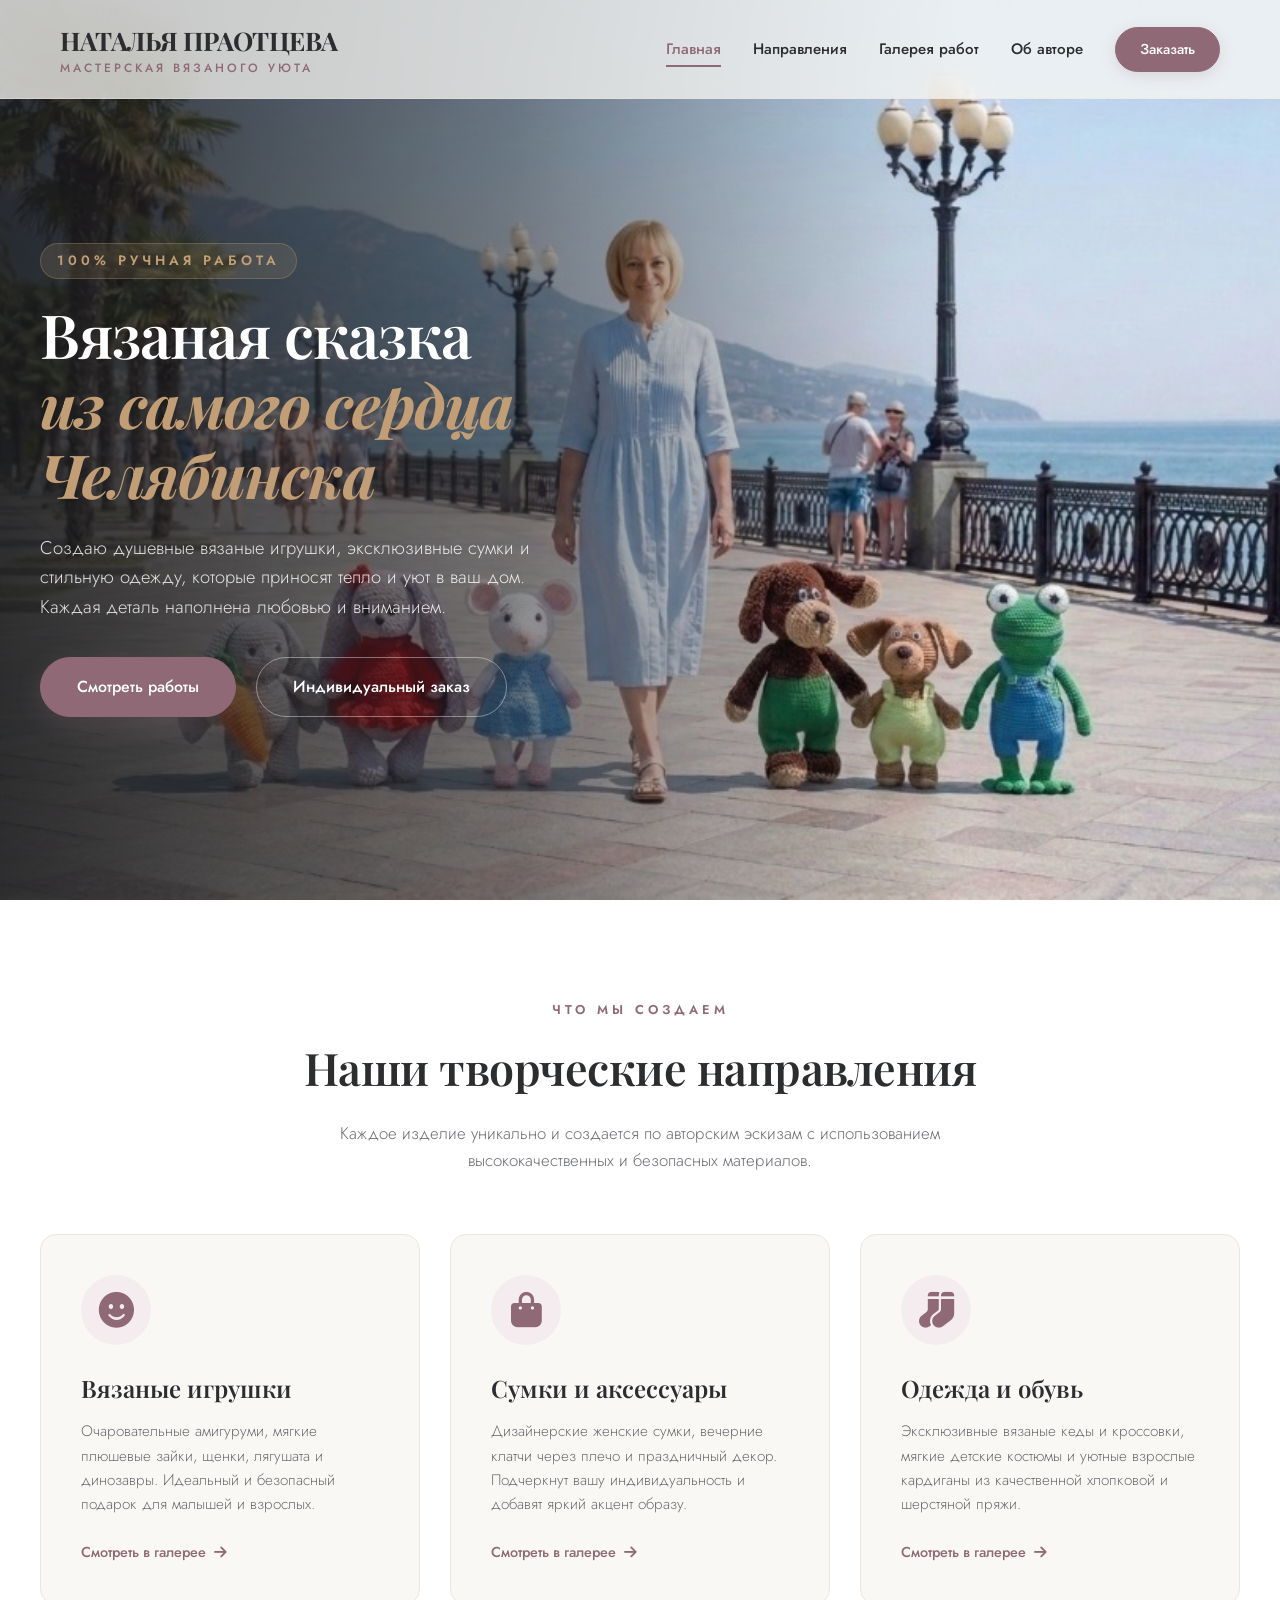
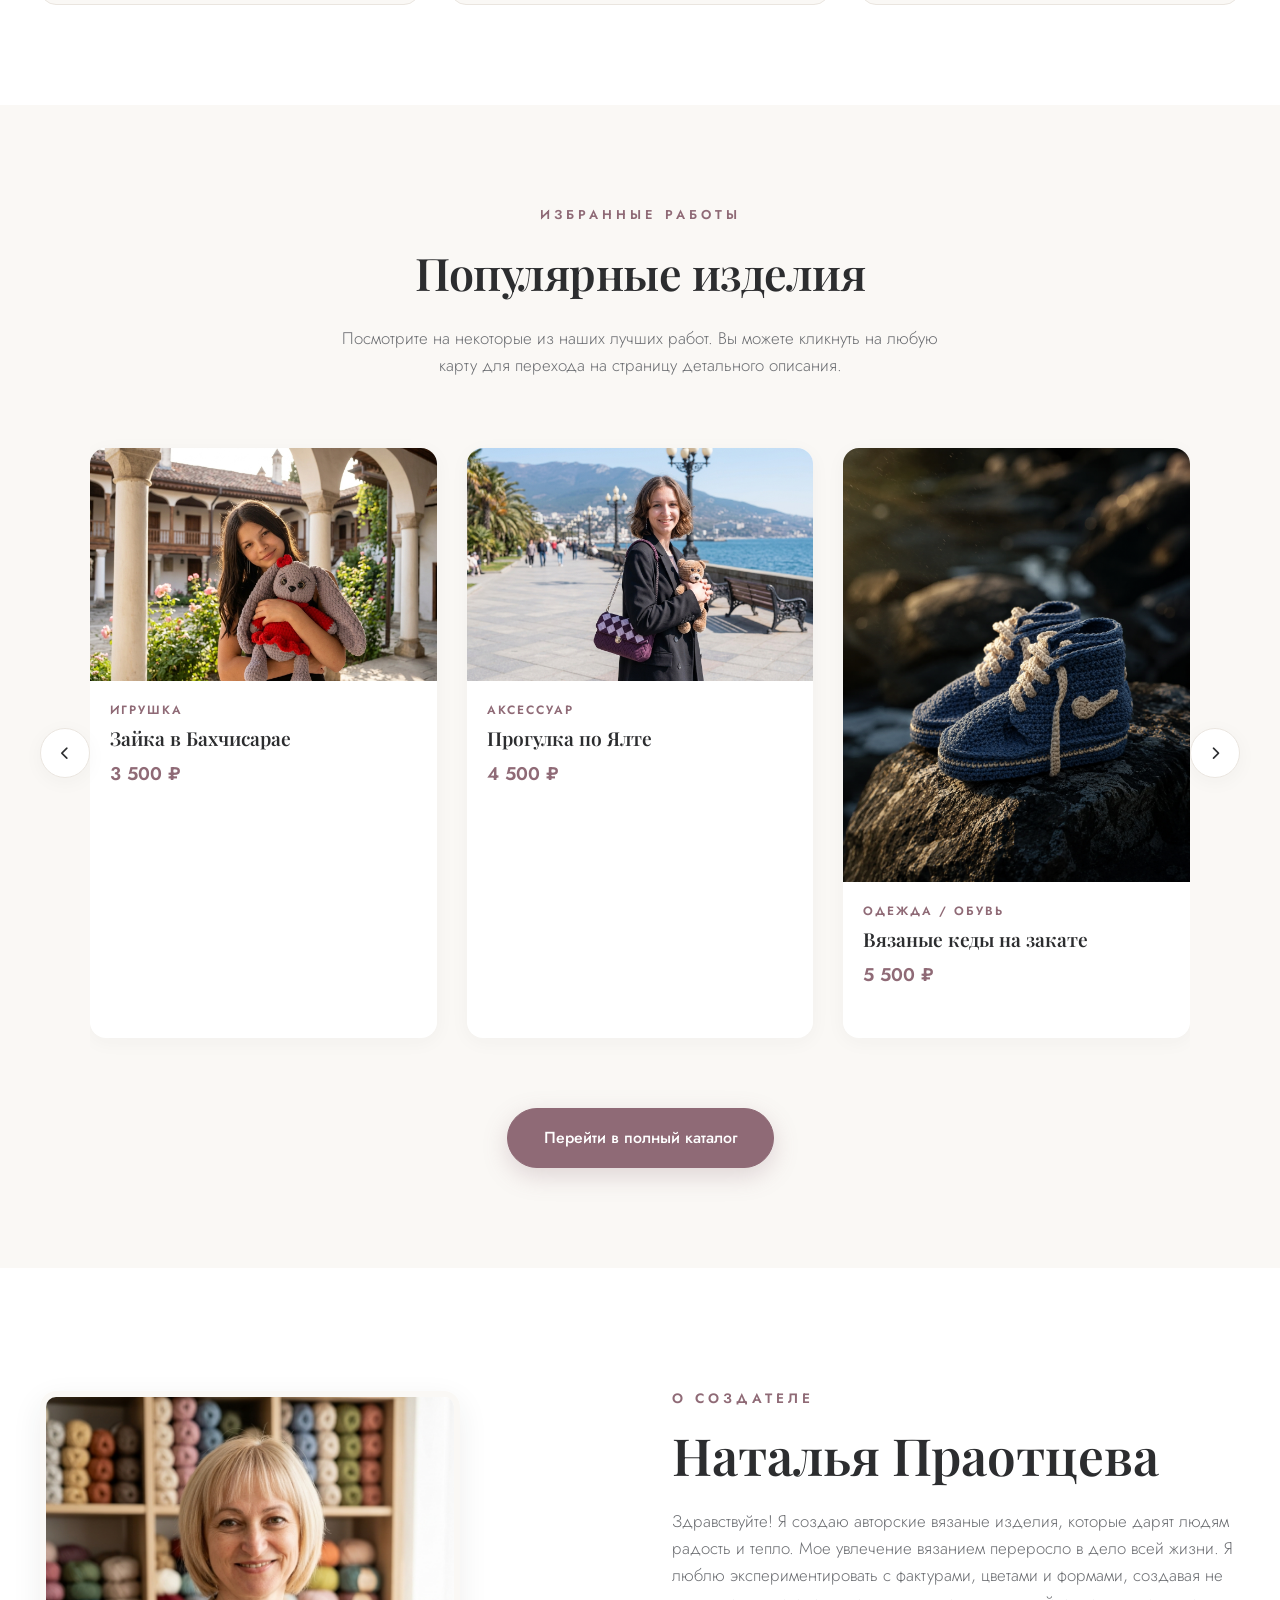
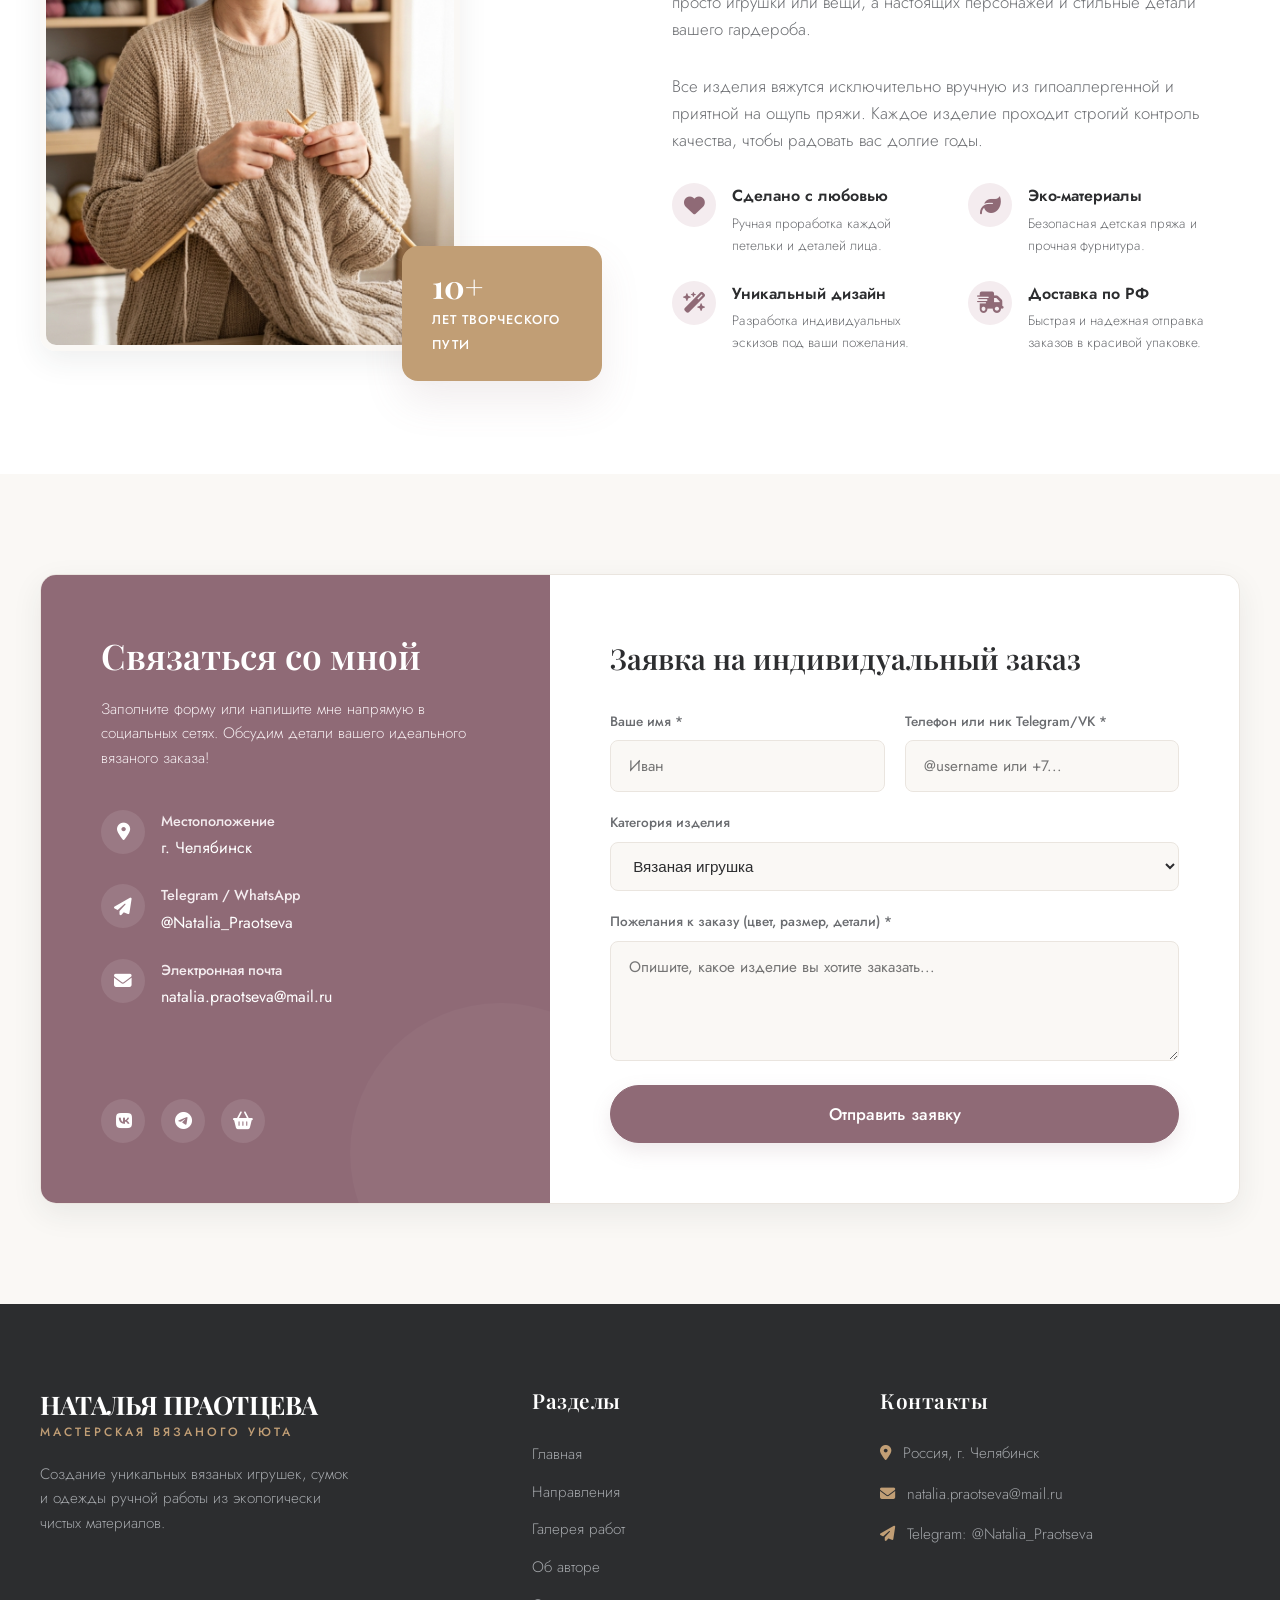
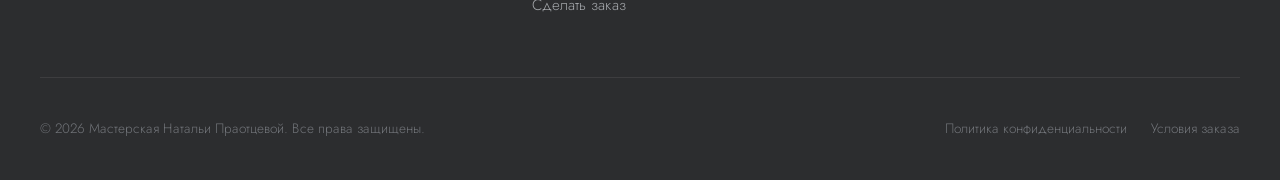
==== index.html @ e8395403 "admin" ====
<!DOCTYPE html>
<html lang="ru">
<head>
  <meta charset="UTF-8">
  <meta name="viewport" content="width=device-width, initial-scale=1.0">
  
  <!-- SEO Meta Tags -->
  <title>Вязаная сказка Натальи Праотцевой | Авторские игрушки и аксессуары ручной работы</title>
  <meta name="description" content="Уникальные вязаные игрушки амигуруми, стильные женские сумочки, дизайнерская обувь и одежда ручной работы от мастера Натальи Праотцевой. Заказ изделий с доставкой по всей России.">
  <meta name="keywords" content="вязание ручной работы, вязаные игрушки, амигуруми Челябинск, вязаные сумки, Наталья Праотцева, вязаные кроссовки, хендмейд Челябинск">
  <meta name="author" content="Наталья Праотцева">
  
  <!-- Open Graph -->
  <meta property="og:title" content="Вязаная сказка Натальи Праотцевой | Авторские изделия ручной работы">
  <meta property="og:description" content="Уникальные игрушки, сумки и одежда ручной работы от Натальи Праотцевой. Закажите эксклюзивное изделие ручной вязки.">
  <meta property="og:image" content="assets/img/женщина_и_игрушки_на_набережной_ялты.jpg">
  <meta property="og:type" content="website">

  <!-- FontAwesome Icons -->
  <link rel="stylesheet" href="https://cdnjs.cloudflare.com/ajax/libs/font-awesome/6.4.0/css/all.min.css">
  
  <!-- Main Stylesheet -->
  <link rel="stylesheet" href="assets/css/styles.css">
</head>
<body>

  <!-- Header & Navigation -->
  <header>
    <div class="nav-container">
      <a href="#" class="logo" id="siteLogo">
        НАТАЛЬЯ ПРАОТЦЕВА
        <span>Мастерская вязаного уюта</span>
      </a>
      
      <div class="menu-toggle" id="menuToggle">
        <span></span>
        <span></span>
        <span></span>
      </div>
      
      <nav class="nav-links" id="navLinks">
        <a href="#" class="active">Главная</a>
        <a href="#categories">Направления</a>
        <a href="gallery.html">Галерея работ</a>
        <a href="#about">Об авторе</a>
        <a href="#contact" class="btn-contact">Заказать</a>
      </nav>
    </div>
  </header>

  <!-- Hero Section -->
  <section class="hero" id="home">
    <div class="hero-container">
      <div class="hero-content">
        <span class="hero-tagline">100% Ручная работа</span>
        <h1 class="hero-title">
          Вязаная сказка<br><span>из самого сердца Челябинска</span>
        </h1>
        <p class="hero-description">
          Создаю душевные вязаные игрушки, эксклюзивные сумки и стильную одежду, которые приносят тепло и уют в ваш дом. Каждая деталь наполнена любовью и вниманием.
        </p>
        <div class="hero-actions">
          <a href="#portfolio" class="btn-primary">Смотреть работы</a>
          <a href="#contact" class="btn-secondary">Индивидуальный заказ</a>
        </div>
      </div>
    </div>
  </section>

  <!-- Categories Section -->
  <section class="categories" id="categories">
    <div class="section-container">
      <div class="section-header">
        <span class="section-subtitle">Что мы создаем</span>
        <h2 class="section-title">Наши творческие направления</h2>
        <p class="section-desc">Каждое изделие уникально и создается по авторским эскизам с использованием высококачественных и безопасных материалов.</p>
      </div>
      
      <div class="categories-grid">
        <!-- Category Card 1 -->
        <div class="category-card">
          <div>
            <div class="category-icon">
              <i class="fa-solid fa-face-smile"></i>
            </div>
            <h3 class="category-title">Вязаные игрушки</h3>
            <p class="category-desc">Очаровательные амигуруми, мягкие плюшевые зайки, щенки, лягушата и динозавры. Идеальный и безопасный подарок для малышей и взрослых.</p>
          </div>
          <a href="#portfolio" class="category-link">Смотреть в галерее <i class="fa-solid fa-arrow-right"></i></a>
        </div>
        
        <!-- Category Card 2 -->
        <div class="category-card">
          <div>
            <div class="category-icon">
              <i class="fa-solid fa-bag-shopping"></i>
            </div>
            <h3 class="category-title">Сумки и аксессуары</h3>
            <p class="category-desc">Дизайнерские женские сумки, вечерние клатчи через плечо и праздничный декор. Подчеркнут вашу индивидуальность и добавят яркий акцент образу.</p>
          </div>
          <a href="gallery.html" class="category-link">Смотреть в галерее <i class="fa-solid fa-arrow-right"></i></a>
        </div>
        
        <!-- Category Card 3 -->
        <div class="category-card">
          <div>
            <div class="category-icon">
              <i class="fa-solid fa-socks"></i>
            </div>
            <h3 class="category-title">Одежда и обувь</h3>
            <p class="category-desc">Эксклюзивные вязаные кеды и кроссовки, мягкие детские костюмы и уютные взрослые кардиганы из качественной хлопковой и шерстяной пряжи.</p>
          </div>
          <a href="gallery.html" class="category-link">Смотреть в галерее <i class="fa-solid fa-arrow-right"></i></a>
        </div>
      </div>
    </div>
  </section>

  <!-- Featured Products Slider Section -->
  <section class="portfolio" id="portfolio">
    <div class="section-container">
      <div class="section-header">
        <span class="section-subtitle">Избранные работы</span>
        <h2 class="section-title">Популярные изделия</h2>
        <p class="section-desc">Посмотрите на некоторые из наших лучших работ. Вы можете кликнуть на любую карту для перехода на страницу детального описания.</p>
      </div>
      
      <!-- Slider/Carousel Container -->
      <div class="slider-wrapper">
        <button class="slider-arrow slider-prev" id="sliderPrev" aria-label="Назад"><i class="fa-solid fa-chevron-left"></i></button>
        <div class="slider-container" id="sliderContainer">
          <div class="slider-track" id="sliderTrack">
            <!-- RENDERED DYNAMICALLY VIA JAVASCRIPT -->
          </div>
        </div>
        <button class="slider-arrow slider-next" id="sliderNext" aria-label="Вперед"><i class="fa-solid fa-chevron-right"></i></button>
      </div>

      <div style="text-align: center; margin-top: 40px;">
        <a href="gallery.html" class="btn-primary">Перейти в полный каталог</a>
      </div>
    </div>
  </section>

  <!-- About Section -->
  <section class="about" id="about">
    <div class="section-container">
      <div class="about-container">
        <div class="about-visual">
          <div class="author-photo-wrapper">
            <img src="assets/img/natalia_portrait.jpg" alt="Наталья Праотцева - мастер художественного вязания">
          </div>
          <div class="about-badge">
            <span class="about-badge-number">10+</span>
            <span class="about-badge-text">Лет творческого пути</span>
          </div>
        </div>
        
        <div class="about-content">
          <span class="about-subtitle">О создателе</span>
          <h2 class="about-title">Наталья Праотцева</h2>
          <p class="about-text">
            Здравствуйте! Я создаю авторские вязаные изделия, которые дарят людям радость и тепло. Мое увлечение вязанием переросло в дело всей жизни. Я люблю экспериментировать с фактурами, цветами и формами, создавая не просто игрушки или вещи, а настоящих персонажей и стильные детали вашего гардероба.
          </p>
          <p class="about-text">
            Все изделия вяжутся исключительно вручную из гипоаллергенной и приятной на ощупь пряжи. Каждое изделие проходит строгий контроль качества, чтобы радовать вас долгие годы.
          </p>
          
          <div class="about-features">
            <div class="about-feature-item">
              <div class="about-feature-icon">
                <i class="fa-solid fa-heart"></i>
              </div>
              <div>
                <h4 class="about-feature-title">Сделано с любовью</h4>
                <p class="about-feature-desc">Ручная проработка каждой петельки и деталей лица.</p>
              </div>
            </div>
            
            <div class="about-feature-item">
              <div class="about-feature-icon">
                <i class="fa-solid fa-leaf"></i>
              </div>
              <div>
                <h4 class="about-feature-title">Эко-материалы</h4>
                <p class="about-feature-desc">Безопасная детская пряжа и прочная фурнитура.</p>
              </div>
            </div>
            
            <div class="about-feature-item">
              <div class="about-feature-icon">
                <i class="fa-solid fa-wand-magic-sparkles"></i>
              </div>
              <div>
                <h4 class="about-feature-title">Уникальный дизайн</h4>
                <p class="about-feature-desc">Разработка индивидуальных эскизов под ваши пожелания.</p>
              </div>
            </div>
            
            <div class="about-feature-item">
              <div class="about-feature-icon">
                <i class="fa-solid fa-truck-fast"></i>
              </div>
              <div>
                <h4 class="about-feature-title">Доставка по РФ</h4>
                <p class="about-feature-desc">Быстрая и надежная отправка заказов в красивой упаковке.</p>
              </div>
            </div>
          </div>
        </div>
      </div>
    </div>
  </section>

  <!-- Contact & Order Section -->
  <section class="contact" id="contact">
    <div class="section-container">
      <div class="contact-container">
        <!-- Contact Sidebar Info -->
        <div class="contact-info">
          <div>
            <h2 class="contact-info-title">Связаться со мной</h2>
            <p class="contact-info-desc">Заполните форму или напишите мне напрямую в социальных сетях. Обсудим детали вашего идеального вязаного заказа!</p>
            
            <div class="contact-details">
              <div class="contact-detail-item">
                <div class="contact-detail-icon"><i class="fa-solid fa-location-dot"></i></div>
                <div class="contact-detail-content">
                  <h4>Местоположение</h4>
                  <p>г. Челябинск</p>
                </div>
              </div>
              
              <div class="contact-detail-item">
                <div class="contact-detail-icon"><i class="fa-solid fa-paper-plane"></i></div>
                <div class="contact-detail-content">
                  <h4>Telegram / WhatsApp</h4>
                  <p>@Natalia_Praotseva</p>
                </div>
              </div>
              
              <div class="contact-detail-item">
                <div class="contact-detail-icon"><i class="fa-solid fa-envelope"></i></div>
                <div class="contact-detail-content">
                  <h4>Электронная почта</h4>
                  <p>natalia.praotseva@mail.ru</p>
                </div>
              </div>
            </div>
          </div>
          
          <div>
            <div class="social-links">
              <a href="https://vk.com" target="_blank" class="social-btn" aria-label="ВКонтакте"><i class="fa-brands fa-vk"></i></a>
              <a href="https://telegram.org" target="_blank" class="social-btn" aria-label="Telegram"><i class="fa-brands fa-telegram"></i></a>
              <a href="https://www.wildberries.ru" target="_blank" class="social-btn" aria-label="Wildberries" title="Магазин на Wildberries"><i class="fa-solid fa-basket-shopping"></i></a>
            </div>
          </div>
        </div>
        
        <!-- Contact Form Wrapper -->
        <div class="contact-form-wrapper">
          <h3 class="form-title">Заявка на индивидуальный заказ</h3>
          <form id="orderForm">
            <div class="form-grid">
              <div class="form-group">
                <label for="formName">Ваше имя *</label>
                <input type="text" id="formName" class="form-control" placeholder="Иван" required>
              </div>
              <div class="form-group">
                <label for="formContact">Телефон или ник Telegram/VK *</label>
                <input type="text" id="formContact" class="form-control" placeholder="@username или +7..." required>
              </div>
              <div class="form-group full-width">
                <label for="formCategory">Категория изделия</label>
                <select id="formCategory" class="form-control">
                  <option value="toys">Вязаная игрушка</option>
                  <option value="accessories">Сумка или аксессуар</option>
                  <option value="clothes_shoes">Одежда или обувь</option>
                  <option value="other">Другое (индивидуальный проект)</option>
                </select>
              </div>
              <div class="form-group full-width">
                <label for="formMessage">Пожелания к заказу (цвет, размер, детали) *</label>
                <textarea id="formMessage" class="form-control" placeholder="Опишите, какое изделие вы хотите заказать..." required></textarea>
              </div>
            </div>
            
            <button type="submit" class="btn-submit">Отправить заявку</button>
            <div class="form-status" id="formStatus"></div>
          </form>
        </div>
      </div>
    </div>
  </section>

  <!-- Footer -->
  <footer>
    <div class="footer-container">
      <div class="footer-brand">
        <a href="#" class="logo">
          НАТАЛЬЯ ПРАОТЦЕВА
          <span>Мастерская вязаного уюта</span>
        </a>
        <p>Создание уникальных вязаных игрушек, сумок и одежды ручной работы из экологически чистых материалов.</p>
      </div>
      
      <div class="footer-links">
        <h3>Разделы</h3>
        <ul>
          <li><a href="index.html">Главная</a></li>
          <li><a href="index.html#categories">Направления</a></li>
          <li><a href="gallery.html">Галерея работ</a></li>
          <li><a href="index.html#about">Об авторе</a></li>
          <li><a href="index.html#contact">Сделать заказ</a></li>
        </ul>
      </div>
      
      <div class="footer-contact">
        <h3>Контакты</h3>
        <p><i class="fa-solid fa-location-dot"></i> Россия, г. Челябинск</p>
        <p><i class="fa-solid fa-envelope"></i> natalia.praotseva@mail.ru</p>
        <p><i class="fa-solid fa-paper-plane"></i> Telegram: @Natalia_Praotseva</p>
      </div>
    </div>
    
    <div class="footer-bottom">
      <p>&copy; 2026 Мастерская Натальи Праотцевой. Все права защищены.</p>
      <div class="footer-bottom-links">
        <a href="#">Политика конфиденциальности</a>
        <a href="#">Условия заказа</a>
      </div>
    </div>
  </footer>

  <!-- Main JavaScript File -->
  <script src="assets/js/script.js"></script>
</body>
</html>
---- assets/css/styles.css ----
/* Custom Google Fonts */
@import url('https://fonts.googleapis.com/css2?family=Jost:wght@300;400;500;600;700&family=Playfair+Display:ital,wght@0,400;0,600;0,700;1,400&display=swap');

/* Color variables and Design Tokens */
:root {
  --bg-color: #FAF8F5;
  --bg-card: #ffffff;
  --text-main: #2C2D2F;
  --text-muted: #6B6D71;
  --accent-rose: #8F6A76;
  --accent-rose-light: #F4ECEF;
  --accent-gold: #C19E75;
  --accent-gold-light: #F7F2EB;
  --border-color: #EAE5DF;
  --transition-smooth: all 0.4s cubic-bezier(0.16, 1, 0.3, 1);
  --shadow-subtle: 0 4px 20px rgba(44, 45, 47, 0.04);
  --shadow-medium: 0 10px 30px rgba(44, 45, 47, 0.08);
  --shadow-hover: 0 20px 40px rgba(143, 106, 118, 0.12);
  --font-heading: 'Playfair Display', serif;
  --font-body: 'Jost', sans-serif;
  --border-radius: 16px;
  --border-radius-sm: 8px;
}

/* Base Styles */
* {
  box-sizing: border-box;
  margin: 0;
  padding: 0;
}

html {
  scroll-behavior: smooth;
}

body {
  font-family: var(--font-body);
  background-color: var(--bg-color);
  color: var(--text-main);
  line-height: 1.6;
  overflow-x: hidden;
  -webkit-font-smoothing: antialiased;
}

a {
  text-decoration: none;
  color: inherit;
  transition: var(--transition-smooth);
}

button, input, textarea {
  font-family: inherit;
  outline: none;
}

ul {
  list-style: none;
}

/* Glassmorphic Navbar */
header {
  position: fixed;
  top: 0;
  left: 0;
  width: 100%;
  z-index: 1000;
  background: rgba(250, 248, 245, 0.75);
  backdrop-filter: blur(20px);
  -webkit-backdrop-filter: blur(20px);
  border-bottom: 1px solid rgba(234, 229, 223, 0.5);
  transition: var(--transition-smooth);
}

header.scrolled {
  padding: 10px 0;
  background: rgba(250, 248, 245, 0.9);
  box-shadow: var(--shadow-subtle);
}

.nav-container {
  max-width: 1200px;
  margin: 0 auto;
  padding: 20px;
  display: flex;
  justify-content: space-between;
  align-items: center;
}

.logo {
  font-family: var(--font-heading);
  font-size: 1.6rem;
  font-weight: 700;
  letter-spacing: -0.5px;
  display: flex;
  flex-direction: column;
}

.logo span {
  font-size: 0.75rem;
  font-family: var(--font-body);
  text-transform: uppercase;
  letter-spacing: 3px;
  color: var(--accent-rose);
  font-weight: 500;
  margin-top: -2px;
}

.nav-links {
  display: flex;
  gap: 32px;
  align-items: center;
}

.nav-links a {
  font-size: 0.95rem;
  font-weight: 500;
  position: relative;
  padding: 6px 0;
  color: var(--text-main);
}

.nav-links a::after {
  content: '';
  position: absolute;
  bottom: 0;
  left: 0;
  width: 0;
  height: 2px;
  background-color: var(--accent-rose);
  transition: var(--transition-smooth);
}

.nav-links a:hover {
  color: var(--accent-rose);
}

.nav-links a:hover::after {
  width: 100%;
}

.nav-links a.active {
  color: var(--accent-rose);
}

.nav-links a.active::after {
  width: 100%;
}

.nav-links a.btn-contact {
  background: var(--accent-rose);
  color: #fff !important;
  padding: 10px 24px !important;
  border-radius: 30px;
  font-weight: 500;
  font-size: 0.9rem;
  border: 1px solid var(--accent-rose);
  cursor: pointer;
  box-shadow: 0 4px 15px rgba(143, 106, 118, 0.2);
  display: inline-block;
  transition: var(--transition-smooth);
}

.nav-links a.btn-contact:hover {
  background: transparent;
  color: var(--accent-rose) !important;
  transform: translateY(-2px);
  box-shadow: 0 6px 20px rgba(143, 106, 118, 0.3);
}

.nav-links a.btn-contact::after {
  display: none;
}

/* Mobile Menu Toggle */
.menu-toggle {
  display: none;
  flex-direction: column;
  gap: 6px;
  cursor: pointer;
  padding: 4px;
}

.menu-toggle span {
  width: 24px;
  height: 2px;
  background-color: var(--text-main);
  transition: var(--transition-smooth);
}

/* Hero Section */
.hero {
  min-height: 100vh;
  padding: 140px 20px 80px 20px;
  display: flex;
  align-items: center;
  position: relative;
  background: linear-gradient(90deg, rgba(26, 27, 29, 0.88) 0%, rgba(26, 27, 29, 0.5) 40%, rgba(26, 27, 29, 0) 75%),
              url('../img/extended_hero_bg.jpg') no-repeat center 70%;
  background-size: cover;
  background-attachment: scroll;
  color: #fff;
}

.hero-container {
  max-width: 1200px;
  margin: 0 auto;
  width: 100%;
}

.hero-content {
  max-width: 650px;
  opacity: 0;
  transform: translateY(30px);
  animation: fadeInUp 1s forwards cubic-bezier(0.16, 1, 0.3, 1);
}

.hero-tagline {
  font-size: 0.85rem;
  text-transform: uppercase;
  letter-spacing: 4px;
  color: var(--accent-gold);
  font-weight: 600;
  margin-bottom: 20px;
  display: inline-block;
  background: rgba(193, 158, 117, 0.15);
  padding: 6px 16px;
  border-radius: 30px;
  border: 1px solid rgba(193, 158, 117, 0.3);
}

.hero-title {
  font-family: var(--font-heading);
  font-size: 3.8rem;
  line-height: 1.15;
  font-weight: 600;
  margin-bottom: 24px;
  letter-spacing: -1px;
  color: #ffffff;
}

.hero-title span {
  font-style: italic;
  color: var(--accent-gold);
  font-weight: 700;
}

.hero-description {
  font-size: 1.15rem;
  color: rgba(255, 255, 255, 0.85);
  margin-bottom: 36px;
  max-width: 540px;
  font-weight: 300;
}

.hero-actions {
  display: flex;
  gap: 20px;
}

.btn-primary {
  background: var(--accent-rose);
  color: #fff;
  padding: 16px 36px;
  border-radius: 30px;
  font-weight: 500;
  font-size: 1rem;
  border: 1px solid var(--accent-rose);
  cursor: pointer;
  box-shadow: 0 8px 24px rgba(143, 106, 118, 0.25);
  display: inline-block;
}

.btn-primary:hover {
  background: transparent;
  color: var(--accent-rose);
  transform: translateY(-3px);
  box-shadow: 0 12px 30px rgba(143, 106, 118, 0.35);
}

.btn-secondary {
  background: transparent;
  color: var(--text-main);
  padding: 16px 36px;
  border-radius: 30px;
  font-weight: 500;
  font-size: 1rem;
  border: 1px solid var(--border-color);
  cursor: pointer;
  display: inline-block;
}

.btn-secondary:hover {
  background: rgba(44, 45, 47, 0.03);
  border-color: var(--text-main);
  transform: translateY(-3px);
}

.hero .btn-secondary {
  color: #ffffff;
  border-color: rgba(255, 255, 255, 0.4);
}

.hero .btn-secondary:hover {
  background: rgba(255, 255, 255, 0.1);
  border-color: #ffffff;
  color: #ffffff;
}

/* Categories Section */
.categories {
  padding: 100px 20px;
  background-color: #fff;
}

.section-container {
  max-width: 1200px;
  margin: 0 auto;
}

.section-header {
  text-align: center;
  margin-bottom: 60px;
}

.section-subtitle {
  font-size: 0.8rem;
  text-transform: uppercase;
  letter-spacing: 4px;
  color: var(--accent-rose);
  font-weight: 600;
  margin-bottom: 12px;
  display: block;
}

.section-title {
  font-family: var(--font-heading);
  font-size: 2.8rem;
  font-weight: 600;
  letter-spacing: -0.5px;
}

.section-desc {
  color: var(--text-muted);
  max-width: 600px;
  margin: 16px auto 0 auto;
  font-size: 1.05rem;
  font-weight: 300;
}

.categories-grid {
  display: grid;
  grid-template-columns: repeat(3, 1fr);
  gap: 30px;
}

.category-card {
  background: var(--bg-color);
  border-radius: var(--border-radius);
  padding: 40px;
  border: 1px solid var(--border-color);
  transition: var(--transition-smooth);
  position: relative;
  overflow: hidden;
  display: flex;
  flex-direction: column;
  align-items: flex-start;
  min-height: 320px;
  justify-content: space-between;
}

.category-card::before {
  content: '';
  position: absolute;
  top: 0;
  left: 0;
  width: 100%;
  height: 4px;
  background-color: var(--accent-rose);
  transform: scaleX(0);
  transform-origin: left;
  transition: var(--transition-smooth);
}

.category-card:hover {
  transform: translateY(-10px);
  box-shadow: var(--shadow-hover);
  border-color: transparent;
  background: #fff;
}

.category-card:hover::before {
  transform: scaleX(1);
}

.category-icon {
  font-size: 2.2rem;
  margin-bottom: 24px;
  color: var(--accent-rose);
  background: var(--accent-rose-light);
  width: 70px;
  height: 70px;
  display: flex;
  align-items: center;
  justify-content: center;
  border-radius: 50%;
  transition: var(--transition-smooth);
}

.category-card:hover .category-icon {
  background: var(--accent-rose);
  color: #fff;
  transform: rotate(-10deg) scale(1.1);
}

.category-title {
  font-family: var(--font-heading);
  font-size: 1.5rem;
  font-weight: 600;
  margin-bottom: 12px;
}

.category-desc {
  color: var(--text-muted);
  font-size: 0.95rem;
  margin-bottom: 24px;
  font-weight: 300;
  flex-grow: 1;
}

.category-link {
  font-weight: 500;
  font-size: 0.9rem;
  display: flex;
  align-items: center;
  gap: 8px;
  color: var(--accent-rose);
}

.category-link i {
  transition: var(--transition-smooth);
}

.category-card:hover .category-link i {
  transform: translateX(5px);
}

/* Portfolio Section */
.portfolio {
  padding: 100px 20px;
  background-color: var(--bg-color);
}

/* Filter Controls */
.filter-controls {
  display: flex;
  justify-content: center;
  gap: 12px;
  margin-bottom: 50px;
  flex-wrap: wrap;
}

.filter-btn {
  background: transparent;
  border: 1px solid var(--border-color);
  padding: 10px 24px;
  border-radius: 30px;
  font-size: 0.9rem;
  font-weight: 500;
  cursor: pointer;
  transition: var(--transition-smooth);
  color: var(--text-muted);
}

.filter-btn:hover {
  border-color: var(--accent-rose);
  color: var(--accent-rose);
  background: rgba(143, 106, 118, 0.02);
}

.filter-btn.active {
  background: var(--accent-rose);
  border-color: var(--accent-rose);
  color: #fff;
  box-shadow: 0 4px 15px rgba(143, 106, 118, 0.2);
}

/* Masonry Grid Gallery */
.gallery-grid {
  columns: 4 250px;
  column-gap: 24px;
  width: 100%;
  max-width: 1200px;
  margin: 0 auto;
}

.gallery-item {
  display: inline-block;
  width: 100%;
  margin-bottom: 24px;
  background: #fff;
  border-radius: var(--border-radius);
  overflow: hidden;
  box-shadow: var(--shadow-subtle);
  border: 1px solid var(--border-color);
  transition: var(--transition-smooth);
  cursor: pointer;
  position: relative;
  break-inside: avoid;
}

.gallery-item:hover {
  transform: translateY(-8px);
  box-shadow: var(--shadow-hover);
}

.gallery-img-container {
  overflow: hidden;
  position: relative;
}

.gallery-img-container img {
  width: 100%;
  height: auto;
  display: block;
  transition: transform 0.6s cubic-bezier(0.16, 1, 0.3, 1);
}

.gallery-item:hover .gallery-img-container img {
  transform: scale(1.05);
}

.gallery-overlay {
  position: absolute;
  top: 0;
  left: 0;
  width: 100%;
  height: 100%;
  background: rgba(44, 45, 47, 0.4);
  opacity: 0;
  transition: var(--transition-smooth);
  display: flex;
  align-items: center;
  justify-content: center;
}

.gallery-item:hover .gallery-overlay {
  opacity: 1;
}

.gallery-view-btn {
  background: #fff;
  color: var(--text-main);
  width: 50px;
  height: 50px;
  border-radius: 50%;
  display: flex;
  align-items: center;
  justify-content: center;
  font-size: 1.2rem;
  box-shadow: 0 4px 15px rgba(0,0,0,0.1);
  transform: scale(0.8);
  transition: var(--transition-smooth);
}

.gallery-item:hover .gallery-view-btn {
  transform: scale(1);
}

.gallery-info {
  padding: 20px;
  background: #fff;
}

.gallery-tag {
  font-size: 0.75rem;
  text-transform: uppercase;
  letter-spacing: 2px;
  color: var(--accent-rose);
  font-weight: 600;
  margin-bottom: 6px;
  display: block;
}

.gallery-title {
  font-family: var(--font-heading);
  font-size: 1.2rem;
  font-weight: 600;
  margin-bottom: 8px;
  line-height: 1.3;
}

.gallery-desc {
  font-size: 0.85rem;
  color: var(--text-muted);
  font-weight: 300;
}

/* Lightbox Modal */
.lightbox {
  position: fixed;
  top: 0;
  left: 0;
  width: 100%;
  height: 100%;
  background: rgba(44, 45, 47, 0.95);
  backdrop-filter: blur(10px);
  -webkit-backdrop-filter: blur(10px);
  z-index: 2000;
  display: none;
  align-items: center;
  justify-content: center;
  opacity: 0;
  transition: opacity 0.4s ease;
}

.lightbox.active {
  display: flex;
  opacity: 1;
}

.lightbox-content {
  position: relative;
  max-width: 90%;
  max-height: 85%;
  display: flex;
  flex-direction: column;
  align-items: center;
}

.lightbox-img {
  max-width: 100%;
  max-height: 75vh;
  border-radius: var(--border-radius-sm);
  box-shadow: 0 20px 50px rgba(0,0,0,0.3);
  object-fit: contain;
}

.lightbox-caption {
  color: #fff;
  margin-top: 20px;
  text-align: center;
  max-width: 600px;
}

.lightbox-title {
  font-family: var(--font-heading);
  font-size: 1.6rem;
  font-weight: 600;
  margin-bottom: 6px;
}

.lightbox-desc {
  font-size: 0.95rem;
  color: #CCCED1;
  font-weight: 300;
}

.lightbox-close {
  position: absolute;
  top: -40px;
  right: 0;
  color: #fff;
  font-size: 2rem;
  cursor: pointer;
  transition: var(--transition-smooth);
  background: transparent;
  border: none;
}

.lightbox-close:hover {
  color: var(--accent-rose);
  transform: rotate(90deg);
}

.lightbox-arrow {
  position: absolute;
  top: 50%;
  transform: translateY(-50%);
  color: #fff;
  font-size: 2.5rem;
  cursor: pointer;
  background: transparent;
  border: none;
  padding: 20px;
  transition: var(--transition-smooth);
  z-index: 2010;
}

.lightbox-arrow:hover {
  color: var(--accent-rose);
}

.lightbox-prev {
  left: -80px;
}

.lightbox-next {
  right: -80px;
}

/* About Section */
.about {
  padding: 120px 20px;
  background-color: #fff;
}

.about-container {
  max-width: 1200px;
  margin: 0 auto;
  display: grid;
  grid-template-columns: 0.95fr 1.05fr;
  gap: 80px;
  align-items: center;
}

.about-visual {
  position: relative;
}

.author-photo-wrapper {
  border-radius: var(--border-radius);
  overflow: hidden;
  box-shadow: var(--shadow-medium);
  aspect-ratio: 3/4;
  max-height: 560px;
  border: 6px solid var(--bg-color);
}

.author-photo-wrapper img {
  width: 100%;
  height: 100%;
  object-fit: cover;
  display: block;
}

.about-badge {
  position: absolute;
  bottom: -30px;
  right: -30px;
  background: var(--accent-gold);
  color: #fff;
  padding: 24px 30px;
  border-radius: var(--border-radius);
  box-shadow: var(--shadow-hover);
  max-width: 200px;
  z-index: 10;
}

.about-badge-number {
  font-size: 2rem;
  font-weight: 700;
  line-height: 1;
  margin-bottom: 4px;
  display: block;
  font-family: var(--font-heading);
}

.about-badge-text {
  font-size: 0.8rem;
  text-transform: uppercase;
  letter-spacing: 1px;
  font-weight: 500;
}

.about-content {
  padding-left: 20px;
}

.about-subtitle {
  font-size: 0.85rem;
  text-transform: uppercase;
  letter-spacing: 4px;
  color: var(--accent-rose);
  font-weight: 600;
  margin-bottom: 16px;
  display: block;
}

.about-title {
  font-family: var(--font-heading);
  font-size: 3.2rem;
  line-height: 1.15;
  font-weight: 600;
  margin-bottom: 24px;
}

.about-text {
  font-size: 1.05rem;
  color: var(--text-muted);
  margin-bottom: 30px;
  font-weight: 300;
}

.about-features {
  display: grid;
  grid-template-columns: repeat(2, 1fr);
  gap: 24px;
}

.about-feature-item {
  display: flex;
  gap: 16px;
}

.about-feature-icon {
  color: var(--accent-rose);
  font-size: 1.3rem;
  background: var(--accent-rose-light);
  width: 44px;
  height: 44px;
  min-width: 44px;
  border-radius: 50%;
  display: flex;
  align-items: center;
  justify-content: center;
}

.about-feature-title {
  font-size: 1rem;
  font-weight: 600;
  margin-bottom: 4px;
}

.about-feature-desc {
  font-size: 0.85rem;
  color: var(--text-muted);
  font-weight: 300;
}

/* Contact / Order Section */
.contact {
  padding: 100px 20px;
  background-color: var(--bg-color);
}

.contact-container {
  max-width: 1200px;
  margin: 0 auto;
  background: #fff;
  border-radius: var(--border-radius);
  border: 1px solid var(--border-color);
  box-shadow: var(--shadow-medium);
  overflow: hidden;
  display: grid;
  grid-template-columns: 0.85fr 1.15fr;
}

.contact-info {
  background: var(--accent-rose);
  color: #fff;
  padding: 60px;
  display: flex;
  flex-direction: column;
  justify-content: space-between;
  position: relative;
  overflow: hidden;
}

.contact-info::after {
  content: '';
  position: absolute;
  width: 300px;
  height: 300px;
  background: rgba(255, 255, 255, 0.03);
  border-radius: 50%;
  bottom: -100px;
  right: -100px;
}

.contact-info-title {
  font-family: var(--font-heading);
  font-size: 2.2rem;
  font-weight: 600;
  margin-bottom: 20px;
  line-height: 1.2;
}

.contact-info-desc {
  font-size: 0.95rem;
  color: var(--accent-rose-light);
  margin-bottom: 40px;
  font-weight: 300;
}

.contact-details {
  display: flex;
  flex-direction: column;
  gap: 24px;
}

.contact-detail-item {
  display: flex;
  gap: 16px;
  align-items: flex-start;
}

.contact-detail-icon {
  background: rgba(255, 255, 255, 0.1);
  width: 44px;
  height: 44px;
  border-radius: 50%;
  display: flex;
  align-items: center;
  justify-content: center;
  font-size: 1.1rem;
}

.contact-detail-content h4 {
  font-size: 0.9rem;
  font-weight: 500;
  color: var(--accent-rose-light);
  margin-bottom: 2px;
}

.contact-detail-content p {
  font-size: 1rem;
  font-weight: 400;
}

.social-links {
  display: flex;
  gap: 16px;
  margin-top: 40px;
}

.social-btn {
  background: rgba(255, 255, 255, 0.1);
  color: #fff;
  width: 44px;
  height: 44px;
  border-radius: 50%;
  display: flex;
  align-items: center;
  justify-content: center;
  font-size: 1.1rem;
  transition: var(--transition-smooth);
}

.social-btn:hover {
  background: #fff;
  color: var(--accent-rose);
  transform: translateY(-3px);
}

/* Contact Form */
.contact-form-wrapper {
  padding: 60px;
}

.form-title {
  font-family: var(--font-heading);
  font-size: 1.8rem;
  font-weight: 600;
  margin-bottom: 30px;
}

.form-grid {
  display: grid;
  grid-template-columns: repeat(2, 1fr);
  gap: 20px;
  margin-bottom: 24px;
}

.form-group {
  display: flex;
  flex-direction: column;
}

.form-group.full-width {
  grid-column: span 2;
}

.form-group label {
  font-size: 0.85rem;
  font-weight: 500;
  margin-bottom: 8px;
  color: var(--text-muted);
}

.form-control {
  background: var(--bg-color);
  border: 1px solid var(--border-color);
  border-radius: var(--border-radius-sm);
  padding: 14px 18px;
  font-size: 0.95rem;
  color: var(--text-main);
  transition: var(--transition-smooth);
  width: 100%;
}

.form-control:focus {
  border-color: var(--accent-rose);
  background: #fff;
  box-shadow: 0 4px 12px rgba(143, 106, 118, 0.05);
}

textarea.form-control {
  resize: vertical;
  min-height: 120px;
}

.btn-submit {
  background: var(--accent-rose);
  color: #fff;
  border: 1px solid var(--accent-rose);
  padding: 16px 36px;
  border-radius: 30px;
  font-weight: 500;
  font-size: 1.05rem;
  cursor: pointer;
  transition: var(--transition-smooth);
  width: 100%;
  box-shadow: 0 8px 20px rgba(143, 106, 118, 0.15);
}

.btn-submit:hover {
  background: transparent;
  color: var(--accent-rose);
  transform: translateY(-2px);
  box-shadow: 0 10px 25px rgba(143, 106, 118, 0.25);
}

.form-status {
  margin-top: 16px;
  padding: 12px 18px;
  border-radius: var(--border-radius-sm);
  font-size: 0.9rem;
  display: none;
}

.form-status.success {
  display: block;
  background: #E8F5E9;
  color: #2E7D32;
  border: 1px solid #C8E6C9;
}

.form-status.error {
  display: block;
  background: #FFEBEE;
  color: #C62828;
  border: 1px solid #FFCDD2;
}

/* Footer */
footer {
  background: var(--text-main);
  color: #fff;
  padding: 80px 20px 40px 20px;
  font-weight: 300;
}

.footer-container {
  max-width: 1200px;
  margin: 0 auto;
  display: grid;
  grid-template-columns: 1.2fr 0.8fr 1fr;
  gap: 60px;
  padding-bottom: 60px;
  border-bottom: 1px solid rgba(255,255,255,0.08);
}

.footer-brand .logo {
  color: #fff;
}

.footer-brand .logo span {
  color: var(--accent-gold);
}

.footer-brand p {
  color: #A3A6AA;
  margin-top: 20px;
  font-size: 0.95rem;
  max-width: 320px;
}

.footer-links h3, .footer-contact h3 {
  font-family: var(--font-heading);
  font-size: 1.3rem;
  margin-bottom: 24px;
  font-weight: 600;
  letter-spacing: 0.5px;
}

.footer-links ul {
  display: flex;
  flex-direction: column;
  gap: 12px;
}

.footer-links a {
  color: #A3A6AA;
  font-size: 0.95rem;
}

.footer-links a:hover {
  color: #fff;
  padding-left: 4px;
}

.footer-contact p {
  color: #A3A6AA;
  margin-bottom: 16px;
  font-size: 0.95rem;
  display: flex;
  gap: 12px;
}

.footer-contact p i {
  color: var(--accent-gold);
  margin-top: 4px;
}

.footer-bottom {
  max-width: 1200px;
  margin: 40px auto 0 auto;
  display: flex;
  justify-content: space-between;
  align-items: center;
  color: #72757A;
  font-size: 0.85rem;
}

.footer-bottom-links {
  display: flex;
  gap: 24px;
}

.footer-bottom-links a:hover {
  color: #fff;
}

/* Animations */
@keyframes fadeInUp {
  from {
    opacity: 0;
    transform: translateY(30px);
  }
  to {
    opacity: 1;
    transform: translateY(0);
  }
}

@keyframes fadeInScale {
  from {
    opacity: 0;
    transform: scale(0.95);
  }
  to {
    opacity: 1;
    transform: scale(1);
  }
}

/* Responsive Styles */
@media (max-width: 1024px) {
  .hero-container {
    grid-template-columns: 1fr;
    gap: 40px;
    text-align: center;
  }
  
  .hero-description {
    margin-left: auto;
    margin-right: auto;
  }
  
  .hero-actions {
    justify-content: center;
  }
  
  .hero-visual {
    height: 480px;
    max-width: 500px;
    margin: 0 auto;
  }
  
  .about-container {
    grid-template-columns: 1fr;
    gap: 50px;
  }
  
  .about-visual {
    max-width: 480px;
    margin: 0 auto;
  }
  
  .contact-container {
    grid-template-columns: 1fr;
  }
  
  .contact-info {
    padding: 40px;
  }
}

@media (max-width: 768px) {
  .menu-toggle {
    display: flex;
  }
  
  .nav-links {
    position: fixed;
    top: 80px;
    left: -100%;
    width: 100%;
    height: calc(100vh - 80px);
    background: var(--bg-color);
    flex-direction: column;
    padding: 60px 40px;
    align-items: flex-start;
    gap: 24px;
    transition: var(--transition-smooth);
    border-top: 1px solid var(--border-color);
    box-shadow: 0 10px 30px rgba(0,0,0,0.05);
  }
  
  .nav-links.active {
    left: 0;
  }
  
  .nav-links a.btn-contact {
    width: 100%;
    text-align: center;
    margin-top: 20px;
  }
  
  .hero-title {
    font-size: 2.8rem;
  }
  
  .categories-grid {
    grid-template-columns: 1fr;
  }
  
  .gallery-grid {
    columns: 2 200px;
  }
  
  .footer-container {
    grid-template-columns: 1fr;
    gap: 40px;
  }
  
  .footer-bottom {
    flex-direction: column;
    gap: 20px;
    text-align: center;
  }
  
  .lightbox-prev {
    left: -40px;
    font-size: 2rem;
  }
  
  .lightbox-next {
    right: -40px;
    font-size: 2rem;
  }
}

@media (max-width: 576px) {
  .hero-title {
    font-size: 2.2rem;
  }
  
  .hero-actions {
    flex-direction: column;
    gap: 12px;
  }
  
  .btn-primary, .btn-secondary {
    width: 100%;
    text-align: center;
  }
  
  .gallery-grid {
    columns: 1 100%;
  }
  
  .form-grid {
    grid-template-columns: 1fr;
  }
  
  .form-group.full-width {
    grid-column: span 1;
  }
  
  .contact-form-wrapper {
    padding: 30px;
  }
  
  .lightbox-prev, .lightbox-next {
    display: none;
  }
}

/* Gallery Price Style */
.gallery-price {
  font-size: 1.15rem;
  font-weight: 600;
  color: var(--accent-rose);
  margin-top: 8px;
}

/* Homepage Carousel/Slider Styles */
.slider-wrapper {
  position: relative;
  display: flex;
  align-items: center;
  margin: 40px auto 0 auto;
  max-width: 1200px;
  padding: 0 50px;
}

.slider-container {
  overflow-x: auto;
  scroll-behavior: smooth;
  width: 100%;
  padding: 10px 0 30px 0;
  scrollbar-width: none; /* Hide scrollbar Firefox */
}

.slider-container::-webkit-scrollbar {
  display: none; /* Hide scrollbar Chrome/Safari/Opera */
}

.slider-track {
  display: flex;
  gap: 30px;
}

.slider-item {
  flex: 0 0 calc(33.333% - 20px);
  min-width: 300px;
  background: var(--bg-card);
  border-radius: var(--border-radius);
  overflow: hidden;
  box-shadow: var(--shadow-subtle);
  transition: var(--transition-smooth);
}

.slider-item:hover {
  transform: translateY(-8px);
  box-shadow: var(--shadow-hover);
}

.card-link-wrapper {
  display: block;
  height: 100%;
}

.view-details-btn {
  background: #fff;
  color: var(--text-main);
  padding: 12px 24px;
  border-radius: 30px;
  font-size: 0.9rem;
  font-weight: 500;
  box-shadow: 0 4px 15px rgba(0,0,0,0.1);
  transform: scale(0.9);
  transition: var(--transition-smooth);
  display: flex;
  align-items: center;
  gap: 8px;
}

.gallery-item:hover .view-details-btn,
.slider-item:hover .view-details-btn {
  transform: scale(1);
}

.slider-arrow {
  background: #fff;
  border: 1px solid var(--border-color);
  color: var(--text-main);
  width: 50px;
  height: 50px;
  border-radius: 50%;
  display: flex;
  align-items: center;
  justify-content: center;
  cursor: pointer;
  box-shadow: var(--shadow-subtle);
  transition: var(--transition-smooth);
  position: absolute;
  z-index: 10;
}

.slider-arrow:hover {
  background: var(--accent-rose);
  color: #fff;
  border-color: var(--accent-rose);
}

.slider-prev {
  left: 0;
}

.slider-next {
  right: 0;
}

/* Product Detail Page Styles */
.breadcrumbs {
  margin-bottom: 30px;
}

.breadcrumbs a {
  display: inline-flex;
  align-items: center;
  gap: 8px;
  color: var(--text-muted);
  font-size: 0.95rem;
  font-weight: 500;
  transition: var(--transition-smooth);
}

.breadcrumbs a:hover {
  color: var(--accent-rose);
  transform: translateX(-4px);
}

.product-detail-container {
  background: var(--bg-card);
  border-radius: var(--border-radius);
  padding: 60px;
  box-shadow: var(--shadow-medium);
}

.product-grid {
  display: grid;
  grid-template-columns: 1fr 1.1fr;
  gap: 60px;
}

.product-loading, .product-error-box {
  display: flex;
  flex-direction: column;
  align-items: center;
  justify-content: center;
  padding: 80px 0;
  font-size: 1.2rem;
  color: var(--text-muted);
  text-align: center;
}

.product-error-box i {
  font-size: 3rem;
  color: var(--accent-rose);
  margin-bottom: 20px;
}

.product-main-image {
  border-radius: var(--border-radius);
  overflow: hidden;
  box-shadow: var(--shadow-subtle);
  background: var(--bg-color);
  aspect-ratio: 1/1;
  border: 1px solid var(--border-color);
}

.product-main-image img {
  width: 100%;
  height: 100%;
  object-fit: cover;
  display: block;
}

.product-gallery-thumbnails {
  display: flex;
  gap: 15px;
  margin-top: 20px;
  overflow-x: auto;
  padding-bottom: 5px;
}

.thumbnail {
  width: 80px;
  height: 80px;
  border-radius: var(--border-radius-sm);
  overflow: hidden;
  cursor: pointer;
  border: 2px solid transparent;
  box-shadow: var(--shadow-subtle);
  transition: var(--transition-smooth);
  flex-shrink: 0;
}

.thumbnail:hover {
  transform: translateY(-2px);
}

.thumbnail.active {
  border-color: var(--accent-rose);
}

.thumbnail img {
  width: 100%;
  height: 100%;
  object-fit: cover;
}

.product-category-tag {
  font-size: 0.85rem;
  text-transform: uppercase;
  letter-spacing: 2px;
  color: var(--accent-rose);
  font-weight: 600;
  display: inline-block;
  background: var(--accent-rose-light);
  padding: 4px 12px;
  border-radius: 30px;
  margin-bottom: 15px;
}

.product-title-heading {
  font-family: var(--font-heading);
  font-size: 2.5rem;
  font-weight: 700;
  line-height: 1.2;
  margin-bottom: 15px;
}

.product-price-large {
  font-size: 2rem;
  font-weight: 700;
  color: var(--accent-rose);
  margin-bottom: 30px;
  border-bottom: 1px solid var(--border-color);
  padding-bottom: 20px;
}

.product-desc-block {
  margin-bottom: 30px;
}

.detail-section-title {
  font-family: var(--font-heading);
  font-size: 1.3rem;
  font-weight: 600;
  margin-bottom: 12px;
}

.detail-block {
  margin-bottom: 25px;
}

.detail-block-title {
  font-size: 1rem;
  font-weight: 600;
  margin-bottom: 6px;
  color: var(--text-main);
}

.detail-block-text {
  font-weight: 300;
  color: var(--text-muted);
}

.color-badges {
  display: flex;
  gap: 10px;
  flex-wrap: wrap;
  margin-top: 8px;
}

.color-badge {
  background: var(--accent-gold-light);
  border: 1px solid rgba(193, 158, 117, 0.3);
  color: var(--accent-gold);
  padding: 6px 16px;
  border-radius: 30px;
  font-size: 0.85rem;
  font-weight: 500;
}

/* Product order CTA Form */
.product-order-cta {
  background: var(--bg-color);
  border-radius: var(--border-radius);
  padding: 30px;
  border: 1px solid var(--border-color);
  margin-top: 40px;
}

.order-cta-title {
  font-family: var(--font-heading);
  font-size: 1.3rem;
  font-weight: 600;
  margin-bottom: 8px;
  display: flex;
  align-items: center;
  gap: 8px;
}

.order-cta-desc {
  font-size: 0.9rem;
  color: var(--text-muted);
  margin-bottom: 20px;
  font-weight: 300;
}

.product-page-form {
  display: flex;
  flex-direction: column;
  gap: 15px;
}

.form-grid-compact {
  display: grid;
  grid-template-columns: 1fr 1fr;
  gap: 15px;
}

.form-group-compact input,
.form-group-compact textarea {
  width: 100%;
  padding: 12px 18px;
  border-radius: var(--border-radius-sm);
  border: 1px solid var(--border-color);
  background: #fff;
  font-size: 0.9rem;
  transition: var(--transition-smooth);
}

.form-group-compact input:focus,
.form-group-compact textarea:focus {
  border-color: var(--accent-rose);
  box-shadow: 0 0 10px rgba(143, 106, 118, 0.08);
}

.form-group-compact.full-width {
  grid-column: span 2;
}

/* Responsive adjustment for products page */
@media (max-width: 992px) {
  .product-grid {
    grid-template-columns: 1fr;
    gap: 40px;
  }
  
  .product-detail-container {
    padding: 35px;
  }
}

@media (max-width: 768px) {
  .slider-wrapper {
    padding: 0;
  }
  
  .slider-arrow {
    display: none; /* Hide arrows on mobile and support swipe */
  }
  
  .slider-item {
    flex: 0 0 calc(50% - 15px);
  }
  
  .form-grid-compact {
    grid-template-columns: 1fr;
  }
  
  .form-group-compact.full-width {
    grid-column: span 1;
  }
}

@media (max-width: 576px) {
  .slider-item {
    flex: 0 0 100%;
  }
}
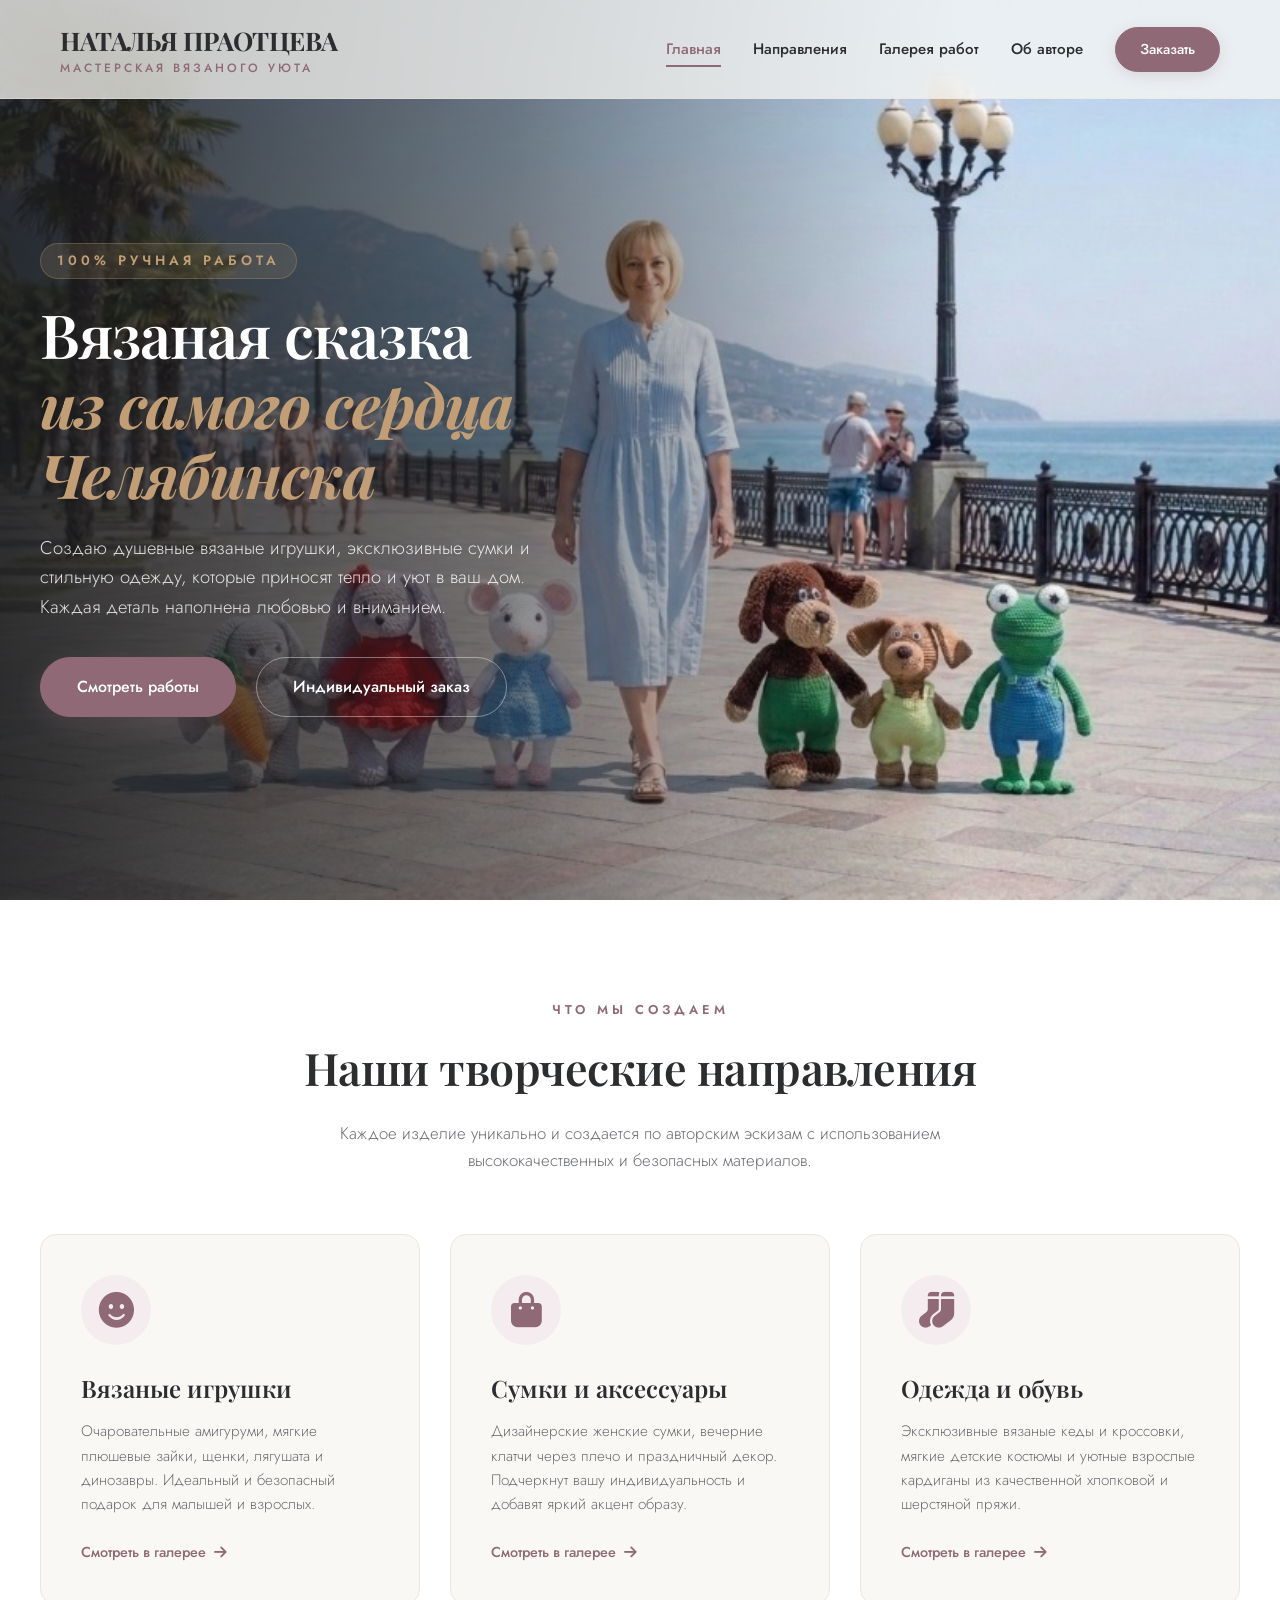
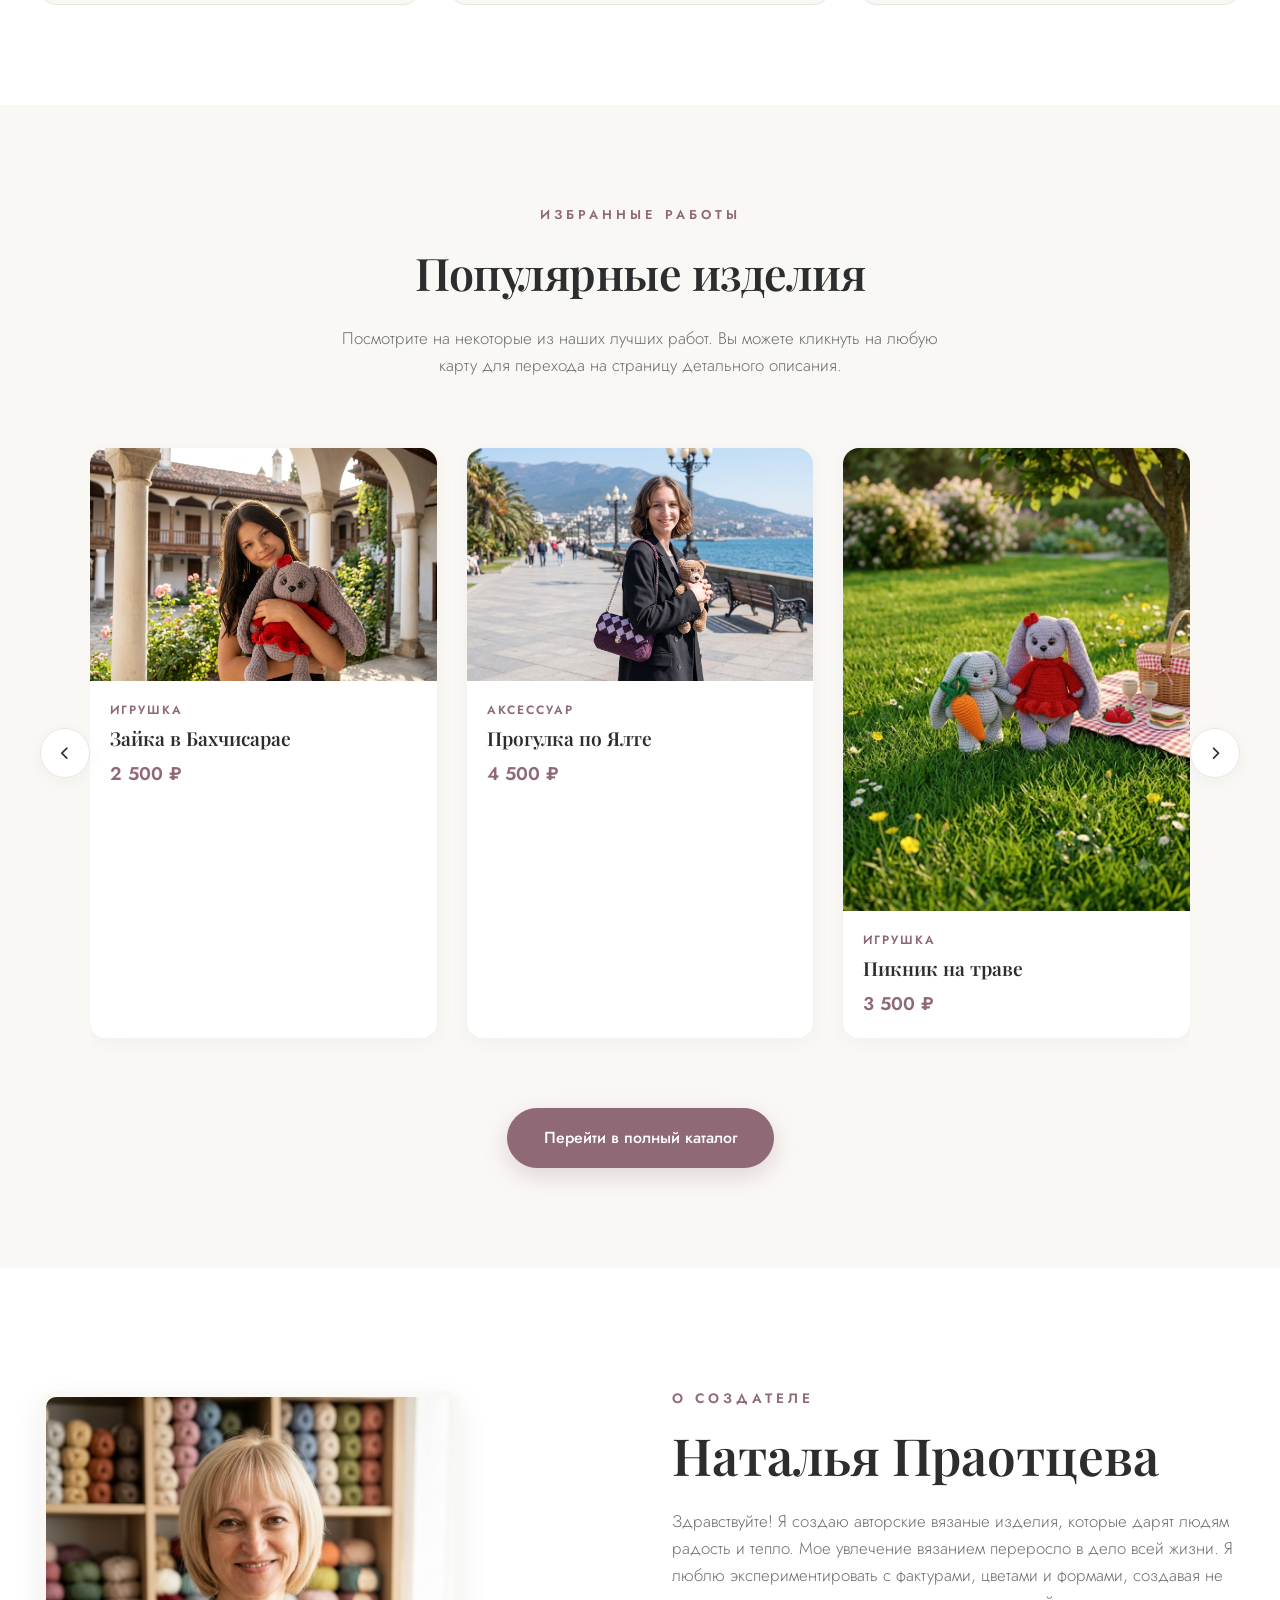
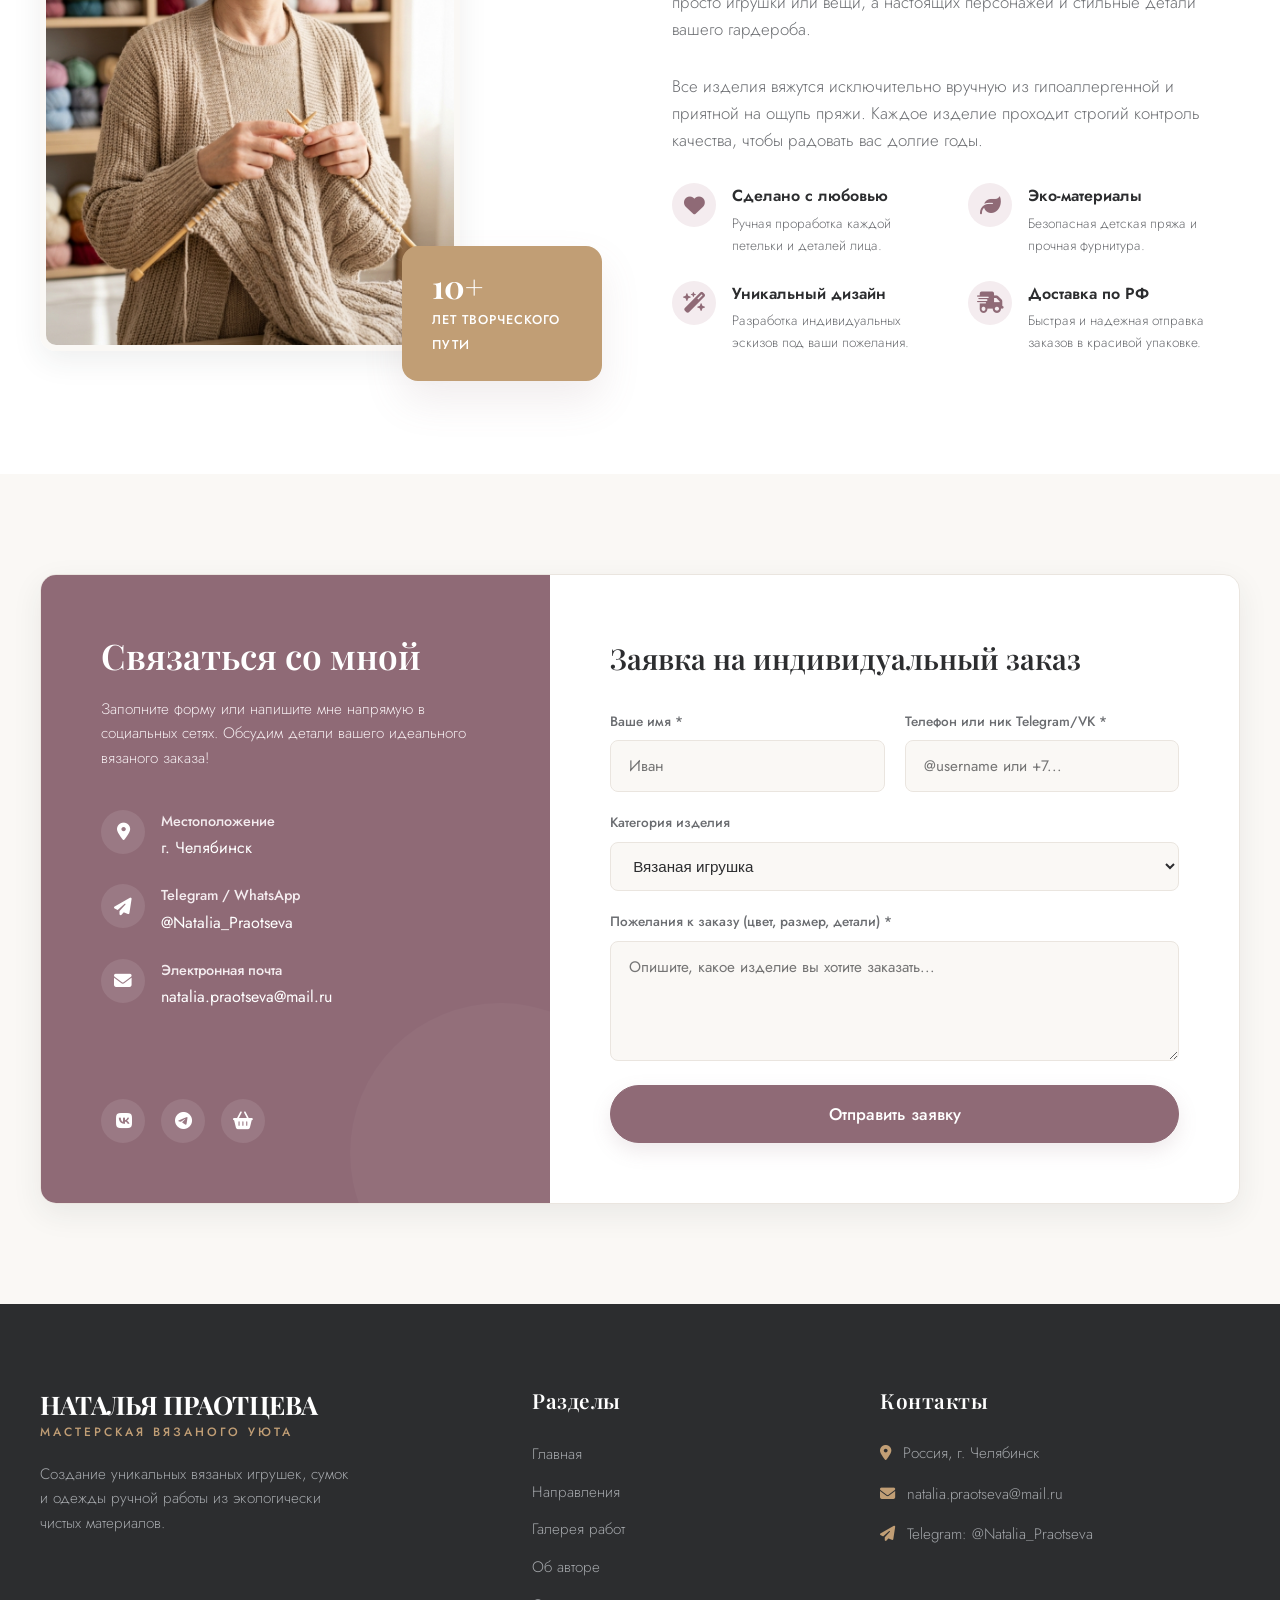
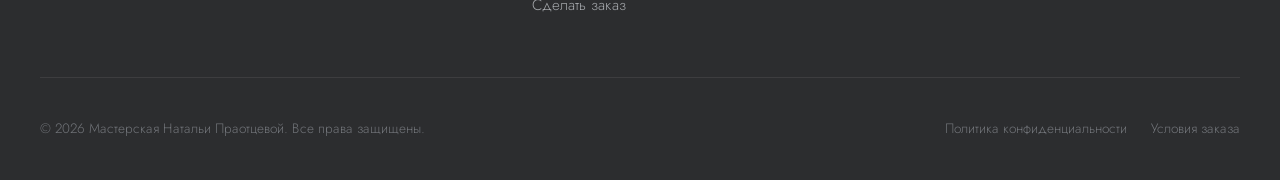
==== commit 5f19322c: "3321 email" ====
--- a/index.html
+++ b/index.html
@@ -21,6 +21,9 @@
   
   <!-- Main Stylesheet -->
   <link rel="stylesheet" href="assets/css/styles.css">
+  
+  <!-- Netlify Identity Widget -->
+  <script src="https://identity.netlify.com/v1/netlify-identity-widget.js"></script>
 </head>
 <body>
 
@@ -261,19 +264,19 @@
         <!-- Contact Form Wrapper -->
         <div class="contact-form-wrapper">
           <h3 class="form-title">Заявка на индивидуальный заказ</h3>
-          <form id="orderForm">
+          <form id="orderForm" name="contact-homepage" method="POST" data-netlify="true">
             <div class="form-grid">
               <div class="form-group">
                 <label for="formName">Ваше имя *</label>
-                <input type="text" id="formName" class="form-control" placeholder="Иван" required>
+                <input type="text" id="formName" name="name" class="form-control" placeholder="Иван" required>
               </div>
               <div class="form-group">
                 <label for="formContact">Телефон или ник Telegram/VK *</label>
-                <input type="text" id="formContact" class="form-control" placeholder="@username или +7..." required>
+                <input type="text" id="formContact" name="contact" class="form-control" placeholder="@username или +7..." required>
               </div>
               <div class="form-group full-width">
                 <label for="formCategory">Категория изделия</label>
-                <select id="formCategory" class="form-control">
+                <select id="formCategory" name="category" class="form-control">
                   <option value="toys">Вязаная игрушка</option>
                   <option value="accessories">Сумка или аксессуар</option>
                   <option value="clothes_shoes">Одежда или обувь</option>
@@ -282,7 +285,7 @@
               </div>
               <div class="form-group full-width">
                 <label for="formMessage">Пожелания к заказу (цвет, размер, детали) *</label>
-                <textarea id="formMessage" class="form-control" placeholder="Опишите, какое изделие вы хотите заказать..." required></textarea>
+                <textarea id="formMessage" name="message" class="form-control" placeholder="Опишите, какое изделие вы хотите заказать..." required></textarea>
               </div>
             </div>
             
@@ -335,5 +338,18 @@
 
   <!-- Main JavaScript File -->
   <script src="assets/js/script.js"></script>
+
+  <!-- Netlify Identity Redirect Script -->
+  <script>
+    if (window.netlifyIdentity) {
+      window.netlifyIdentity.on("init", user => {
+        if (!user) {
+          window.netlifyIdentity.on("login", () => {
+            document.location.href = "/admin/";
+          });
+        }
+      });
+    }
+  </script>
 </body>
 </html>
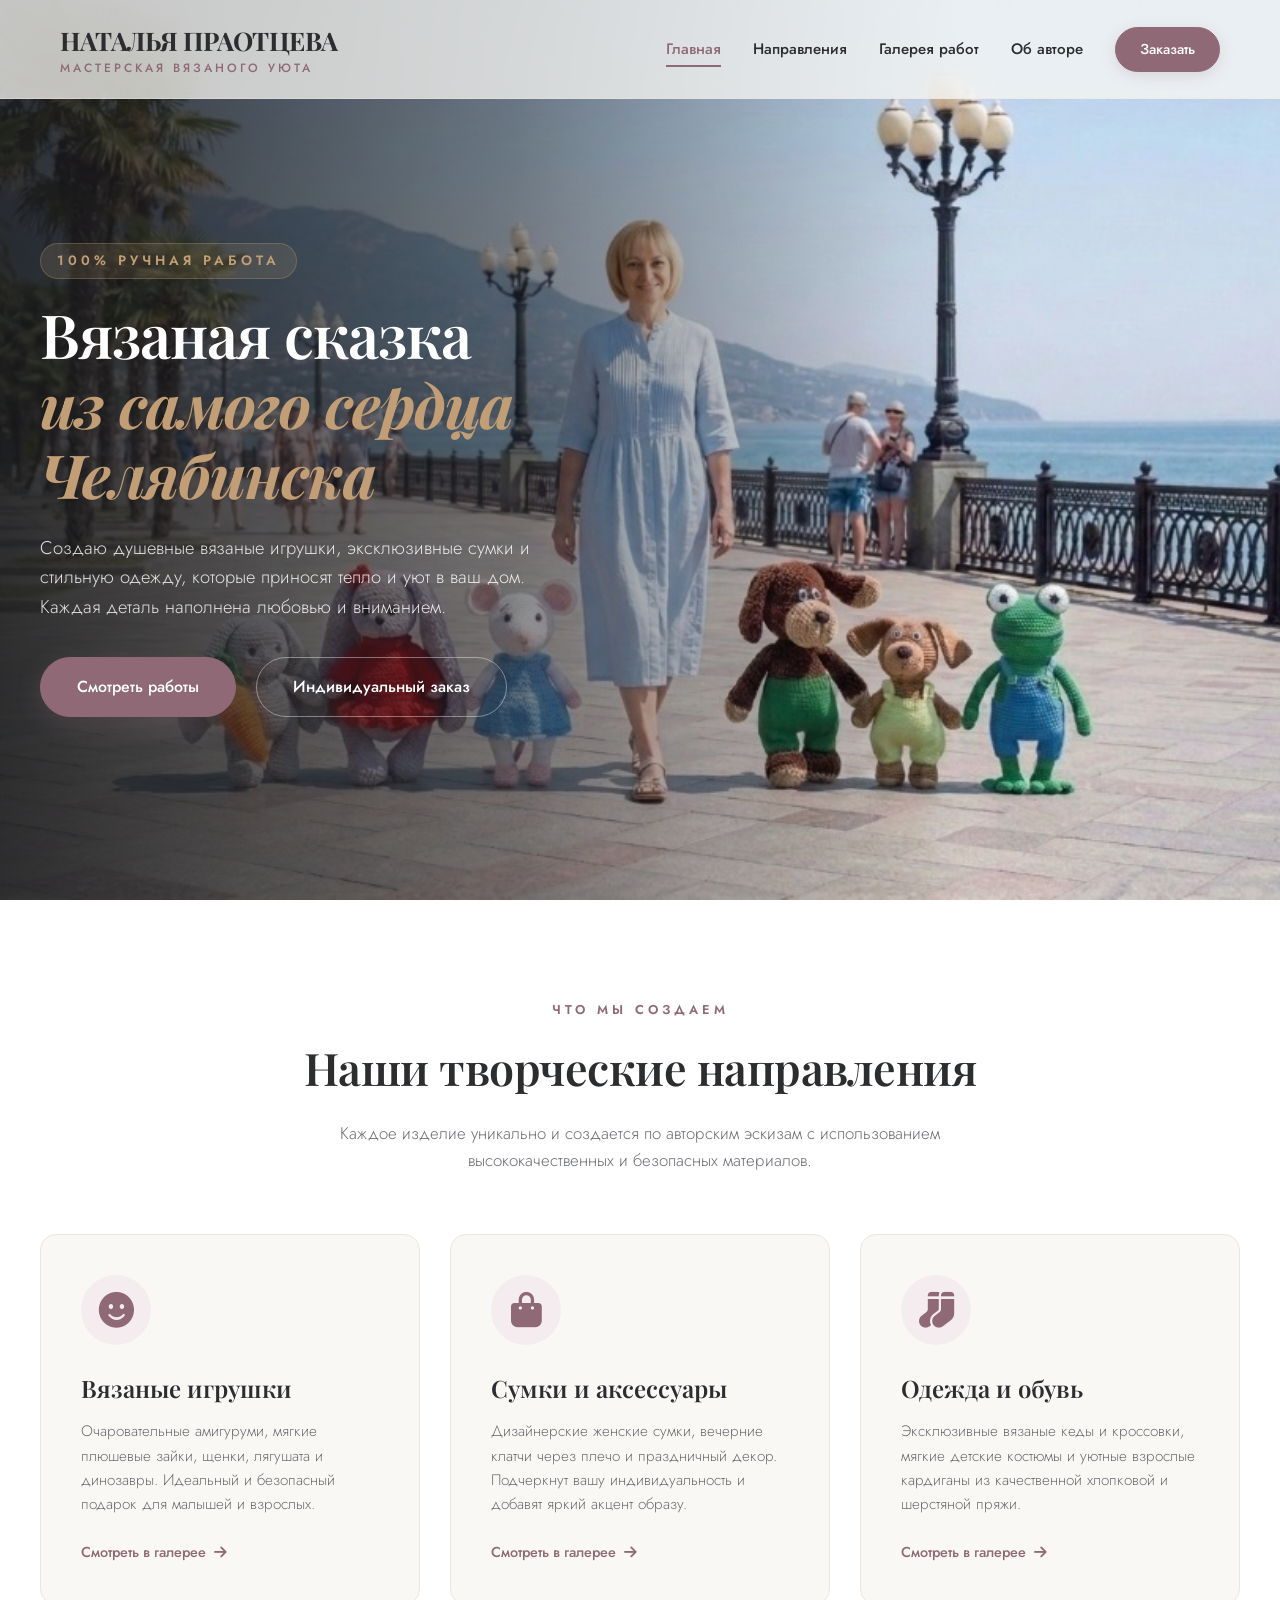
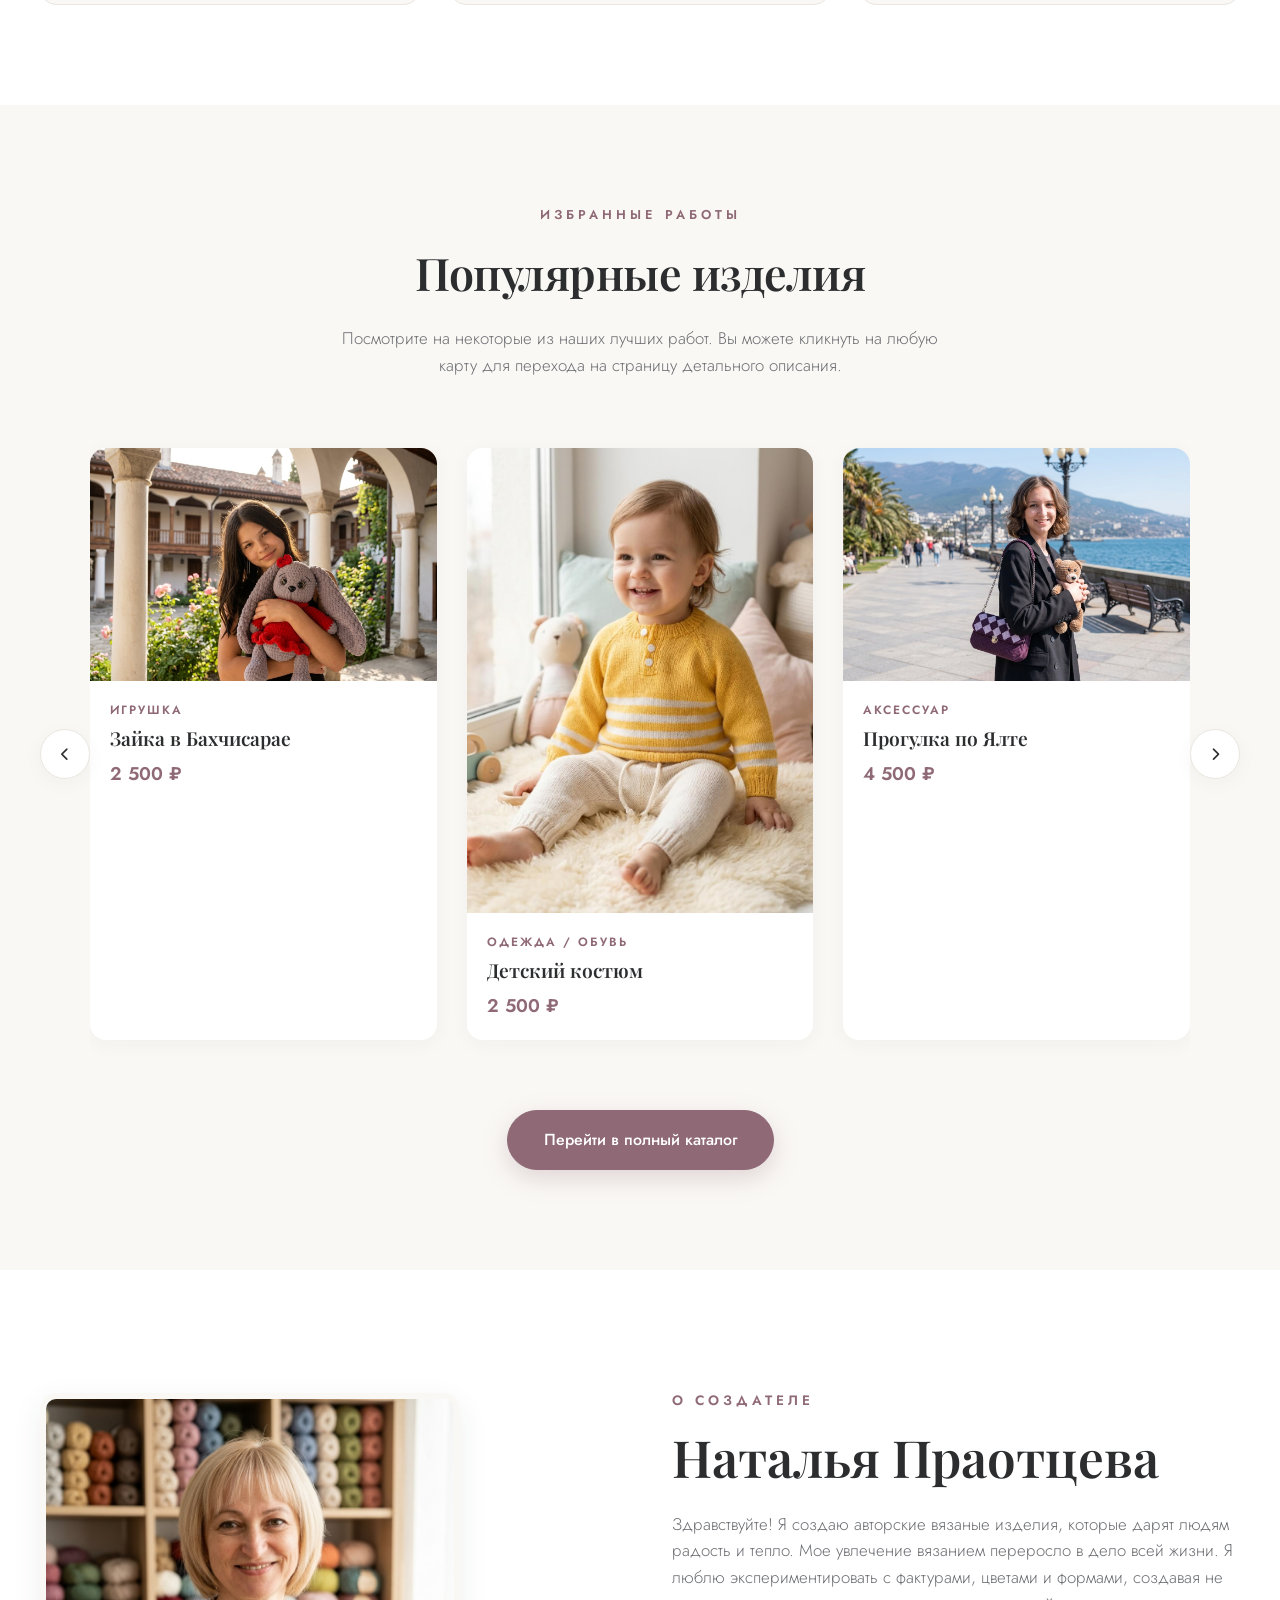
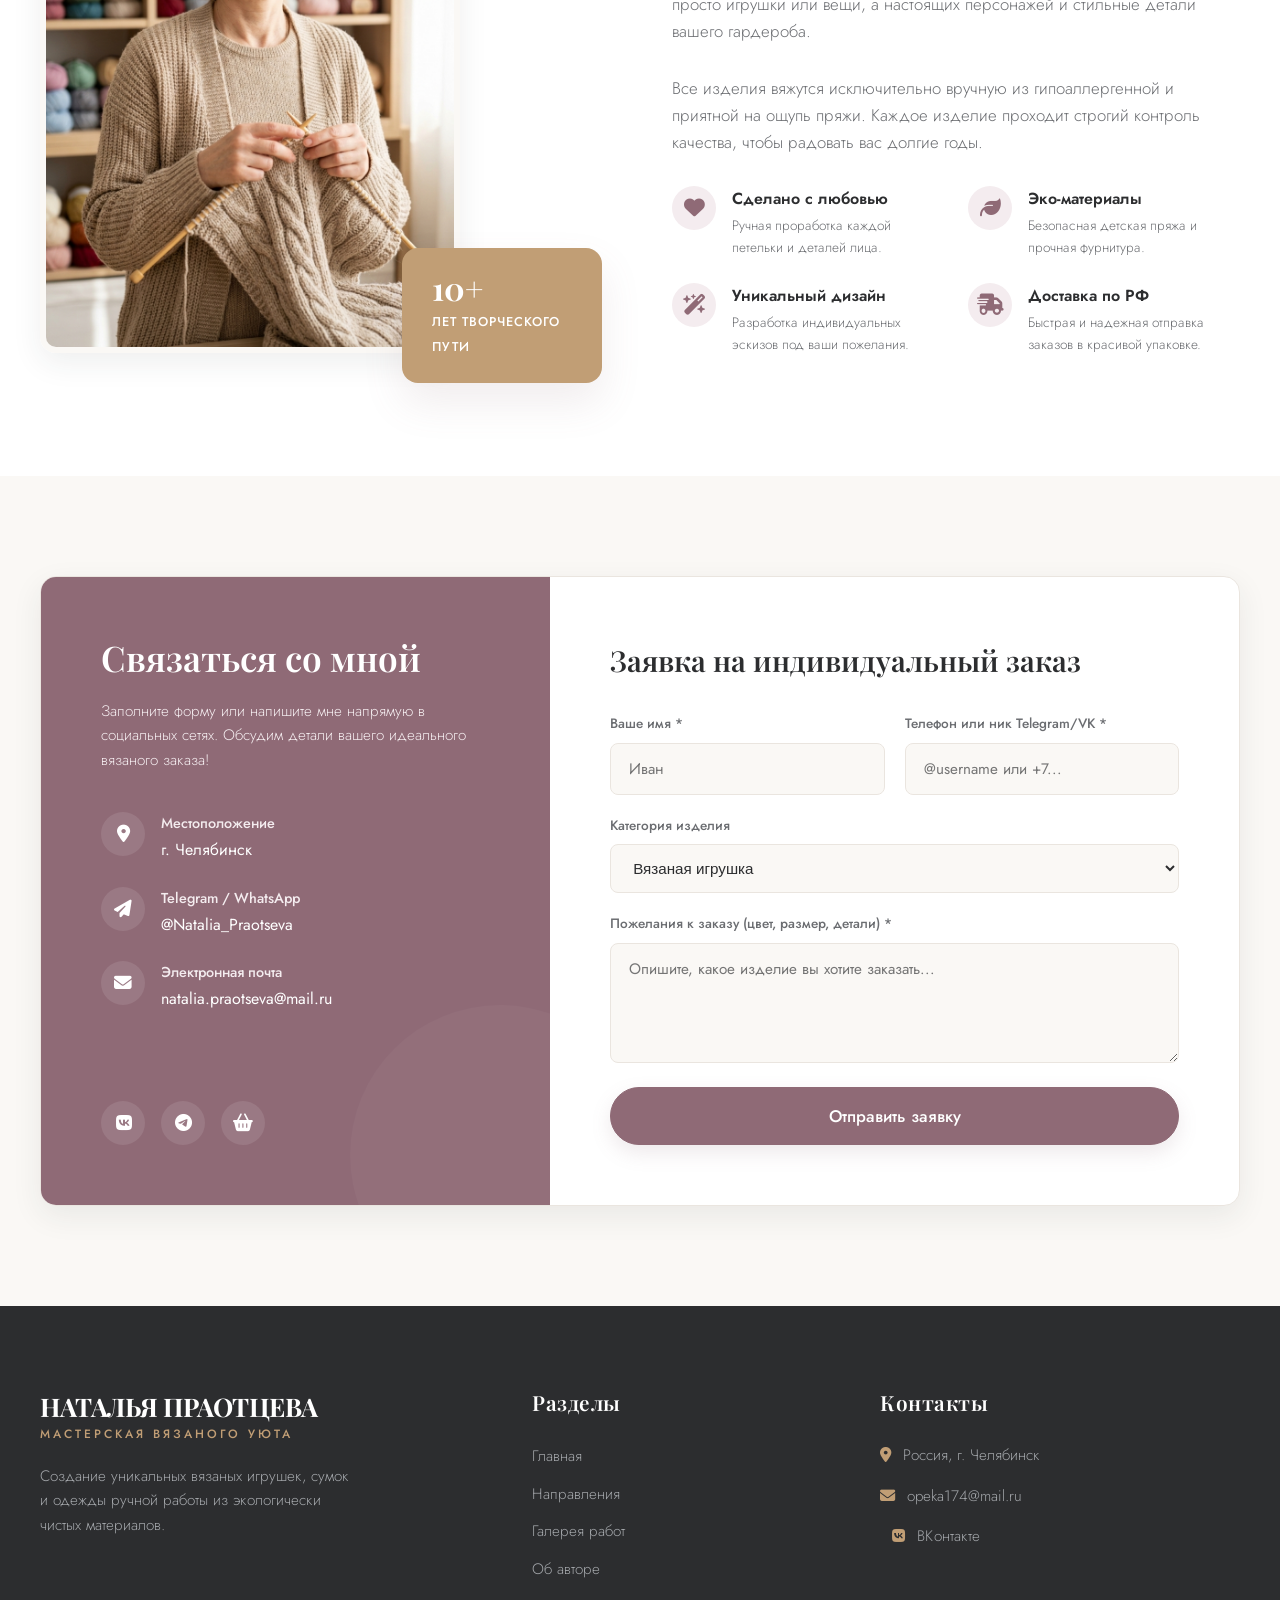
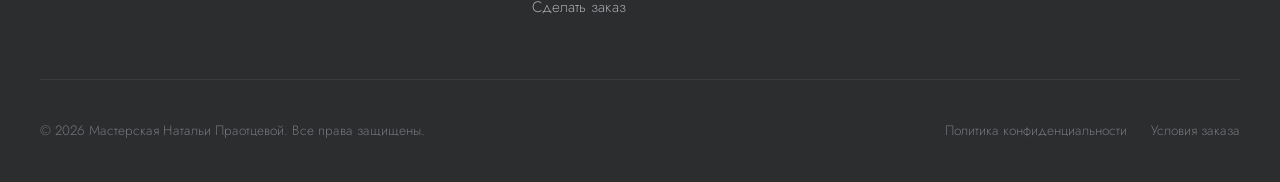
==== commit e25ea105: "links" ====
--- a/index.html
+++ b/index.html
@@ -1,355 +1,503 @@
-<!DOCTYPE html>
+<!doctype html>
 <html lang="ru">
-<head>
-  <meta charset="UTF-8">
-  <meta name="viewport" content="width=device-width, initial-scale=1.0">
-  
-  <!-- SEO Meta Tags -->
-  <title>Вязаная сказка Натальи Праотцевой | Авторские игрушки и аксессуары ручной работы</title>
-  <meta name="description" content="Уникальные вязаные игрушки амигуруми, стильные женские сумочки, дизайнерская обувь и одежда ручной работы от мастера Натальи Праотцевой. Заказ изделий с доставкой по всей России.">
-  <meta name="keywords" content="вязание ручной работы, вязаные игрушки, амигуруми Челябинск, вязаные сумки, Наталья Праотцева, вязаные кроссовки, хендмейд Челябинск">
-  <meta name="author" content="Наталья Праотцева">
-  
-  <!-- Open Graph -->
-  <meta property="og:title" content="Вязаная сказка Натальи Праотцевой | Авторские изделия ручной работы">
-  <meta property="og:description" content="Уникальные игрушки, сумки и одежда ручной работы от Натальи Праотцевой. Закажите эксклюзивное изделие ручной вязки.">
-  <meta property="og:image" content="assets/img/женщина_и_игрушки_на_набережной_ялты.jpg">
-  <meta property="og:type" content="website">
-
-  <!-- FontAwesome Icons -->
-  <link rel="stylesheet" href="https://cdnjs.cloudflare.com/ajax/libs/font-awesome/6.4.0/css/all.min.css">
-  
-  <!-- Main Stylesheet -->
-  <link rel="stylesheet" href="assets/css/styles.css">
-  
-  <!-- Netlify Identity Widget -->
-  <script src="https://identity.netlify.com/v1/netlify-identity-widget.js"></script>
-</head>
-<body>
-
-  <!-- Header & Navigation -->
-  <header>
-    <div class="nav-container">
-      <a href="#" class="logo" id="siteLogo">
-        НАТАЛЬЯ ПРАОТЦЕВА
-        <span>Мастерская вязаного уюта</span>
-      </a>
-      
-      <div class="menu-toggle" id="menuToggle">
-        <span></span>
-        <span></span>
-        <span></span>
-      </div>
-      
-      <nav class="nav-links" id="navLinks">
-        <a href="#" class="active">Главная</a>
-        <a href="#categories">Направления</a>
-        <a href="gallery.html">Галерея работ</a>
-        <a href="#about">Об авторе</a>
-        <a href="#contact" class="btn-contact">Заказать</a>
-      </nav>
-    </div>
-  </header>
-
-  <!-- Hero Section -->
-  <section class="hero" id="home">
-    <div class="hero-container">
-      <div class="hero-content">
-        <span class="hero-tagline">100% Ручная работа</span>
-        <h1 class="hero-title">
-          Вязаная сказка<br><span>из самого сердца Челябинска</span>
-        </h1>
-        <p class="hero-description">
-          Создаю душевные вязаные игрушки, эксклюзивные сумки и стильную одежду, которые приносят тепло и уют в ваш дом. Каждая деталь наполнена любовью и вниманием.
-        </p>
-        <div class="hero-actions">
-          <a href="#portfolio" class="btn-primary">Смотреть работы</a>
-          <a href="#contact" class="btn-secondary">Индивидуальный заказ</a>
-        </div>
-      </div>
-    </div>
-  </section>
-
-  <!-- Categories Section -->
-  <section class="categories" id="categories">
-    <div class="section-container">
-      <div class="section-header">
-        <span class="section-subtitle">Что мы создаем</span>
-        <h2 class="section-title">Наши творческие направления</h2>
-        <p class="section-desc">Каждое изделие уникально и создается по авторским эскизам с использованием высококачественных и безопасных материалов.</p>
-      </div>
-      
-      <div class="categories-grid">
-        <!-- Category Card 1 -->
-        <div class="category-card">
-          <div>
-            <div class="category-icon">
-              <i class="fa-solid fa-face-smile"></i>
-            </div>
-            <h3 class="category-title">Вязаные игрушки</h3>
-            <p class="category-desc">Очаровательные амигуруми, мягкие плюшевые зайки, щенки, лягушата и динозавры. Идеальный и безопасный подарок для малышей и взрослых.</p>
-          </div>
-          <a href="#portfolio" class="category-link">Смотреть в галерее <i class="fa-solid fa-arrow-right"></i></a>
-        </div>
-        
-        <!-- Category Card 2 -->
-        <div class="category-card">
-          <div>
-            <div class="category-icon">
-              <i class="fa-solid fa-bag-shopping"></i>
-            </div>
-            <h3 class="category-title">Сумки и аксессуары</h3>
-            <p class="category-desc">Дизайнерские женские сумки, вечерние клатчи через плечо и праздничный декор. Подчеркнут вашу индивидуальность и добавят яркий акцент образу.</p>
-          </div>
-          <a href="gallery.html" class="category-link">Смотреть в галерее <i class="fa-solid fa-arrow-right"></i></a>
-        </div>
-        
-        <!-- Category Card 3 -->
-        <div class="category-card">
-          <div>
-            <div class="category-icon">
-              <i class="fa-solid fa-socks"></i>
-            </div>
-            <h3 class="category-title">Одежда и обувь</h3>
-            <p class="category-desc">Эксклюзивные вязаные кеды и кроссовки, мягкие детские костюмы и уютные взрослые кардиганы из качественной хлопковой и шерстяной пряжи.</p>
-          </div>
-          <a href="gallery.html" class="category-link">Смотреть в галерее <i class="fa-solid fa-arrow-right"></i></a>
-        </div>
-      </div>
-    </div>
-  </section>
-
-  <!-- Featured Products Slider Section -->
-  <section class="portfolio" id="portfolio">
-    <div class="section-container">
-      <div class="section-header">
-        <span class="section-subtitle">Избранные работы</span>
-        <h2 class="section-title">Популярные изделия</h2>
-        <p class="section-desc">Посмотрите на некоторые из наших лучших работ. Вы можете кликнуть на любую карту для перехода на страницу детального описания.</p>
-      </div>
-      
-      <!-- Slider/Carousel Container -->
-      <div class="slider-wrapper">
-        <button class="slider-arrow slider-prev" id="sliderPrev" aria-label="Назад"><i class="fa-solid fa-chevron-left"></i></button>
-        <div class="slider-container" id="sliderContainer">
-          <div class="slider-track" id="sliderTrack">
-            <!-- RENDERED DYNAMICALLY VIA JAVASCRIPT -->
-          </div>
-        </div>
-        <button class="slider-arrow slider-next" id="sliderNext" aria-label="Вперед"><i class="fa-solid fa-chevron-right"></i></button>
-      </div>
-
-      <div style="text-align: center; margin-top: 40px;">
-        <a href="gallery.html" class="btn-primary">Перейти в полный каталог</a>
-      </div>
-    </div>
-  </section>
-
-  <!-- About Section -->
-  <section class="about" id="about">
-    <div class="section-container">
-      <div class="about-container">
-        <div class="about-visual">
-          <div class="author-photo-wrapper">
-            <img src="assets/img/natalia_portrait.jpg" alt="Наталья Праотцева - мастер художественного вязания">
-          </div>
-          <div class="about-badge">
-            <span class="about-badge-number">10+</span>
-            <span class="about-badge-text">Лет творческого пути</span>
-          </div>
-        </div>
-        
-        <div class="about-content">
-          <span class="about-subtitle">О создателе</span>
-          <h2 class="about-title">Наталья Праотцева</h2>
-          <p class="about-text">
-            Здравствуйте! Я создаю авторские вязаные изделия, которые дарят людям радость и тепло. Мое увлечение вязанием переросло в дело всей жизни. Я люблю экспериментировать с фактурами, цветами и формами, создавая не просто игрушки или вещи, а настоящих персонажей и стильные детали вашего гардероба.
-          </p>
-          <p class="about-text">
-            Все изделия вяжутся исключительно вручную из гипоаллергенной и приятной на ощупь пряжи. Каждое изделие проходит строгий контроль качества, чтобы радовать вас долгие годы.
-          </p>
-          
-          <div class="about-features">
-            <div class="about-feature-item">
-              <div class="about-feature-icon">
-                <i class="fa-solid fa-heart"></i>
-              </div>
-              <div>
-                <h4 class="about-feature-title">Сделано с любовью</h4>
-                <p class="about-feature-desc">Ручная проработка каждой петельки и деталей лица.</p>
-              </div>
-            </div>
-            
-            <div class="about-feature-item">
-              <div class="about-feature-icon">
-                <i class="fa-solid fa-leaf"></i>
-              </div>
-              <div>
-                <h4 class="about-feature-title">Эко-материалы</h4>
-                <p class="about-feature-desc">Безопасная детская пряжа и прочная фурнитура.</p>
-              </div>
-            </div>
-            
-            <div class="about-feature-item">
-              <div class="about-feature-icon">
-                <i class="fa-solid fa-wand-magic-sparkles"></i>
-              </div>
-              <div>
-                <h4 class="about-feature-title">Уникальный дизайн</h4>
-                <p class="about-feature-desc">Разработка индивидуальных эскизов под ваши пожелания.</p>
-              </div>
-            </div>
-            
-            <div class="about-feature-item">
-              <div class="about-feature-icon">
-                <i class="fa-solid fa-truck-fast"></i>
-              </div>
-              <div>
-                <h4 class="about-feature-title">Доставка по РФ</h4>
-                <p class="about-feature-desc">Быстрая и надежная отправка заказов в красивой упаковке.</p>
-              </div>
-            </div>
-          </div>
-        </div>
-      </div>
-    </div>
-  </section>
-
-  <!-- Contact & Order Section -->
-  <section class="contact" id="contact">
-    <div class="section-container">
-      <div class="contact-container">
-        <!-- Contact Sidebar Info -->
-        <div class="contact-info">
-          <div>
-            <h2 class="contact-info-title">Связаться со мной</h2>
-            <p class="contact-info-desc">Заполните форму или напишите мне напрямую в социальных сетях. Обсудим детали вашего идеального вязаного заказа!</p>
-            
-            <div class="contact-details">
-              <div class="contact-detail-item">
-                <div class="contact-detail-icon"><i class="fa-solid fa-location-dot"></i></div>
-                <div class="contact-detail-content">
-                  <h4>Местоположение</h4>
-                  <p>г. Челябинск</p>
-                </div>
-              </div>
-              
-              <div class="contact-detail-item">
-                <div class="contact-detail-icon"><i class="fa-solid fa-paper-plane"></i></div>
-                <div class="contact-detail-content">
-                  <h4>Telegram / WhatsApp</h4>
-                  <p>@Natalia_Praotseva</p>
-                </div>
-              </div>
-              
-              <div class="contact-detail-item">
-                <div class="contact-detail-icon"><i class="fa-solid fa-envelope"></i></div>
-                <div class="contact-detail-content">
-                  <h4>Электронная почта</h4>
-                  <p>natalia.praotseva@mail.ru</p>
-                </div>
-              </div>
-            </div>
-          </div>
-          
-          <div>
-            <div class="social-links">
-              <a href="https://vk.com" target="_blank" class="social-btn" aria-label="ВКонтакте"><i class="fa-brands fa-vk"></i></a>
-              <a href="https://telegram.org" target="_blank" class="social-btn" aria-label="Telegram"><i class="fa-brands fa-telegram"></i></a>
-              <a href="https://www.wildberries.ru" target="_blank" class="social-btn" aria-label="Wildberries" title="Магазин на Wildberries"><i class="fa-solid fa-basket-shopping"></i></a>
-            </div>
-          </div>
-        </div>
-        
-        <!-- Contact Form Wrapper -->
-        <div class="contact-form-wrapper">
-          <h3 class="form-title">Заявка на индивидуальный заказ</h3>
-          <form id="orderForm" name="contact-homepage" method="POST" data-netlify="true">
-            <div class="form-grid">
-              <div class="form-group">
-                <label for="formName">Ваше имя *</label>
-                <input type="text" id="formName" name="name" class="form-control" placeholder="Иван" required>
-              </div>
-              <div class="form-group">
-                <label for="formContact">Телефон или ник Telegram/VK *</label>
-                <input type="text" id="formContact" name="contact" class="form-control" placeholder="@username или +7..." required>
-              </div>
-              <div class="form-group full-width">
-                <label for="formCategory">Категория изделия</label>
-                <select id="formCategory" name="category" class="form-control">
-                  <option value="toys">Вязаная игрушка</option>
-                  <option value="accessories">Сумка или аксессуар</option>
-                  <option value="clothes_shoes">Одежда или обувь</option>
-                  <option value="other">Другое (индивидуальный проект)</option>
-                </select>
-              </div>
-              <div class="form-group full-width">
-                <label for="formMessage">Пожелания к заказу (цвет, размер, детали) *</label>
-                <textarea id="formMessage" name="message" class="form-control" placeholder="Опишите, какое изделие вы хотите заказать..." required></textarea>
-              </div>
-            </div>
-            
-            <button type="submit" class="btn-submit">Отправить заявку</button>
-            <div class="form-status" id="formStatus"></div>
-          </form>
-        </div>
-      </div>
-    </div>
-  </section>
-
-  <!-- Footer -->
-  <footer>
-    <div class="footer-container">
-      <div class="footer-brand">
-        <a href="#" class="logo">
+  <head>
+    <meta charset="UTF-8" />
+    <meta name="viewport" content="width=device-width, initial-scale=1.0" />
+
+    <!-- SEO Meta Tags -->
+    <title>
+      Вязаная сказка Натальи Праотцевой | Авторские игрушки и аксессуары ручной
+      работы
+    </title>
+    <meta
+      name="description"
+      content="Уникальные вязаные игрушки амигуруми, стильные женские сумочки, дизайнерская обувь и одежда ручной работы от мастера Натальи Праотцевой. Заказ изделий с доставкой по всей России."
+    />
+    <meta
+      name="keywords"
+      content="вязание ручной работы, вязаные игрушки, амигуруми Челябинск, вязаные сумки, Наталья Праотцева, вязаные кроссовки, хендмейд Челябинск"
+    />
+    <meta name="author" content="Наталья Праотцева" />
+
+    <!-- Open Graph -->
+    <meta
+      property="og:title"
+      content="Вязаная сказка Натальи Праотцевой | Авторские изделия ручной работы"
+    />
+    <meta
+      property="og:description"
+      content="Уникальные игрушки, сумки и одежда ручной работы от Натальи Праотцевой. Закажите эксклюзивное изделие ручной вязки."
+    />
+    <meta
+      property="og:image"
+      content="assets/img/женщина_и_игрушки_на_набережной_ялты.jpg"
+    />
+    <meta property="og:type" content="website" />
+
+    <!-- FontAwesome Icons -->
+    <link
+      rel="stylesheet"
+      href="https://cdnjs.cloudflare.com/ajax/libs/font-awesome/6.4.0/css/all.min.css"
+    />
+
+    <!-- Main Stylesheet -->
+    <link rel="stylesheet" href="assets/css/styles.css" />
+
+    <!-- Netlify Identity Widget -->
+    <script src="https://identity.netlify.com/v1/netlify-identity-widget.js"></script>
+  </head>
+  <body>
+    <!-- Header & Navigation -->
+    <header>
+      <div class="nav-container">
+        <a href="#" class="logo" id="siteLogo">
           НАТАЛЬЯ ПРАОТЦЕВА
           <span>Мастерская вязаного уюта</span>
         </a>
-        <p>Создание уникальных вязаных игрушек, сумок и одежды ручной работы из экологически чистых материалов.</p>
-      </div>
-      
-      <div class="footer-links">
-        <h3>Разделы</h3>
-        <ul>
-          <li><a href="index.html">Главная</a></li>
-          <li><a href="index.html#categories">Направления</a></li>
-          <li><a href="gallery.html">Галерея работ</a></li>
-          <li><a href="index.html#about">Об авторе</a></li>
-          <li><a href="index.html#contact">Сделать заказ</a></li>
-        </ul>
-      </div>
-      
-      <div class="footer-contact">
-        <h3>Контакты</h3>
-        <p><i class="fa-solid fa-location-dot"></i> Россия, г. Челябинск</p>
-        <p><i class="fa-solid fa-envelope"></i> natalia.praotseva@mail.ru</p>
-        <p><i class="fa-solid fa-paper-plane"></i> Telegram: @Natalia_Praotseva</p>
-      </div>
-    </div>
-    
-    <div class="footer-bottom">
-      <p>&copy; 2026 Мастерская Натальи Праотцевой. Все права защищены.</p>
-      <div class="footer-bottom-links">
-        <a href="#">Политика конфиденциальности</a>
-        <a href="#">Условия заказа</a>
-      </div>
-    </div>
-  </footer>
-
-  <!-- Main JavaScript File -->
-  <script src="assets/js/script.js"></script>
-
-  <!-- Netlify Identity Redirect Script -->
-  <script>
-    if (window.netlifyIdentity) {
-      window.netlifyIdentity.on("init", user => {
-        if (!user) {
-          window.netlifyIdentity.on("login", () => {
-            document.location.href = "/admin/";
-          });
-        }
-      });
-    }
-  </script>
-</body>
+
+        <div class="menu-toggle" id="menuToggle">
+          <span></span>
+          <span></span>
+          <span></span>
+        </div>
+
+        <nav class="nav-links" id="navLinks">
+          <a href="#" class="active">Главная</a>
+          <a href="#categories">Направления</a>
+          <a href="gallery.html">Галерея работ</a>
+          <a href="#about">Об авторе</a>
+          <a href="#contact" class="btn-contact">Заказать</a>
+        </nav>
+      </div>
+    </header>
+
+    <!-- Hero Section -->
+    <section class="hero" id="home">
+      <div class="hero-container">
+        <div class="hero-content">
+          <span class="hero-tagline">100% Ручная работа</span>
+          <h1 class="hero-title">
+            Вязаная сказка<br /><span>из самого сердца Челябинска</span>
+          </h1>
+          <p class="hero-description">
+            Создаю душевные вязаные игрушки, эксклюзивные сумки и стильную
+            одежду, которые приносят тепло и уют в ваш дом. Каждая деталь
+            наполнена любовью и вниманием.
+          </p>
+          <div class="hero-actions">
+            <a href="#portfolio" class="btn-primary">Смотреть работы</a>
+            <a href="#contact" class="btn-secondary">Индивидуальный заказ</a>
+          </div>
+        </div>
+      </div>
+    </section>
+
+    <!-- Categories Section -->
+    <section class="categories" id="categories">
+      <div class="section-container">
+        <div class="section-header">
+          <span class="section-subtitle">Что мы создаем</span>
+          <h2 class="section-title">Наши творческие направления</h2>
+          <p class="section-desc">
+            Каждое изделие уникально и создается по авторским эскизам с
+            использованием высококачественных и безопасных материалов.
+          </p>
+        </div>
+
+        <div class="categories-grid">
+          <!-- Category Card 1 -->
+          <div class="category-card">
+            <div>
+              <div class="category-icon">
+                <i class="fa-solid fa-face-smile"></i>
+              </div>
+              <h3 class="category-title">Вязаные игрушки</h3>
+              <p class="category-desc">
+                Очаровательные амигуруми, мягкие плюшевые зайки, щенки, лягушата
+                и динозавры. Идеальный и безопасный подарок для малышей и
+                взрослых.
+              </p>
+            </div>
+            <a href="#portfolio" class="category-link"
+              >Смотреть в галерее <i class="fa-solid fa-arrow-right"></i
+            ></a>
+          </div>
+
+          <!-- Category Card 2 -->
+          <div class="category-card">
+            <div>
+              <div class="category-icon">
+                <i class="fa-solid fa-bag-shopping"></i>
+              </div>
+              <h3 class="category-title">Сумки и аксессуары</h3>
+              <p class="category-desc">
+                Дизайнерские женские сумки, вечерние клатчи через плечо и
+                праздничный декор. Подчеркнут вашу индивидуальность и добавят
+                яркий акцент образу.
+              </p>
+            </div>
+            <a href="gallery.html" class="category-link"
+              >Смотреть в галерее <i class="fa-solid fa-arrow-right"></i
+            ></a>
+          </div>
+
+          <!-- Category Card 3 -->
+          <div class="category-card">
+            <div>
+              <div class="category-icon">
+                <i class="fa-solid fa-socks"></i>
+              </div>
+              <h3 class="category-title">Одежда и обувь</h3>
+              <p class="category-desc">
+                Эксклюзивные вязаные кеды и кроссовки, мягкие детские костюмы и
+                уютные взрослые кардиганы из качественной хлопковой и шерстяной
+                пряжи.
+              </p>
+            </div>
+            <a href="gallery.html" class="category-link"
+              >Смотреть в галерее <i class="fa-solid fa-arrow-right"></i
+            ></a>
+          </div>
+        </div>
+      </div>
+    </section>
+
+    <!-- Featured Products Slider Section -->
+    <section class="portfolio" id="portfolio">
+      <div class="section-container">
+        <div class="section-header">
+          <span class="section-subtitle">Избранные работы</span>
+          <h2 class="section-title">Популярные изделия</h2>
+          <p class="section-desc">
+            Посмотрите на некоторые из наших лучших работ. Вы можете кликнуть на
+            любую карту для перехода на страницу детального описания.
+          </p>
+        </div>
+
+        <!-- Slider/Carousel Container -->
+        <div class="slider-wrapper">
+          <button
+            class="slider-arrow slider-prev"
+            id="sliderPrev"
+            aria-label="Назад"
+          >
+            <i class="fa-solid fa-chevron-left"></i>
+          </button>
+          <div class="slider-container" id="sliderContainer">
+            <div class="slider-track" id="sliderTrack">
+              <!-- RENDERED DYNAMICALLY VIA JAVASCRIPT -->
+            </div>
+          </div>
+          <button
+            class="slider-arrow slider-next"
+            id="sliderNext"
+            aria-label="Вперед"
+          >
+            <i class="fa-solid fa-chevron-right"></i>
+          </button>
+        </div>
+
+        <div style="text-align: center; margin-top: 40px">
+          <a href="gallery.html" class="btn-primary"
+            >Перейти в полный каталог</a
+          >
+        </div>
+      </div>
+    </section>
+
+    <!-- About Section -->
+    <section class="about" id="about">
+      <div class="section-container">
+        <div class="about-container">
+          <div class="about-visual">
+            <div class="author-photo-wrapper">
+              <img
+                src="assets/img/natalia_portrait.jpg"
+                alt="Наталья Праотцева - мастер художественного вязания"
+              />
+            </div>
+            <div class="about-badge">
+              <span class="about-badge-number">10+</span>
+              <span class="about-badge-text">Лет творческого пути</span>
+            </div>
+          </div>
+
+          <div class="about-content">
+            <span class="about-subtitle">О создателе</span>
+            <h2 class="about-title">Наталья Праотцева</h2>
+            <p class="about-text">
+              Здравствуйте! Я создаю авторские вязаные изделия, которые дарят
+              людям радость и тепло. Мое увлечение вязанием переросло в дело
+              всей жизни. Я люблю экспериментировать с фактурами, цветами и
+              формами, создавая не просто игрушки или вещи, а настоящих
+              персонажей и стильные детали вашего гардероба.
+            </p>
+            <p class="about-text">
+              Все изделия вяжутся исключительно вручную из гипоаллергенной и
+              приятной на ощупь пряжи. Каждое изделие проходит строгий контроль
+              качества, чтобы радовать вас долгие годы.
+            </p>
+
+            <div class="about-features">
+              <div class="about-feature-item">
+                <div class="about-feature-icon">
+                  <i class="fa-solid fa-heart"></i>
+                </div>
+                <div>
+                  <h4 class="about-feature-title">Сделано с любовью</h4>
+                  <p class="about-feature-desc">
+                    Ручная проработка каждой петельки и деталей лица.
+                  </p>
+                </div>
+              </div>
+
+              <div class="about-feature-item">
+                <div class="about-feature-icon">
+                  <i class="fa-solid fa-leaf"></i>
+                </div>
+                <div>
+                  <h4 class="about-feature-title">Эко-материалы</h4>
+                  <p class="about-feature-desc">
+                    Безопасная детская пряжа и прочная фурнитура.
+                  </p>
+                </div>
+              </div>
+
+              <div class="about-feature-item">
+                <div class="about-feature-icon">
+                  <i class="fa-solid fa-wand-magic-sparkles"></i>
+                </div>
+                <div>
+                  <h4 class="about-feature-title">Уникальный дизайн</h4>
+                  <p class="about-feature-desc">
+                    Разработка индивидуальных эскизов под ваши пожелания.
+                  </p>
+                </div>
+              </div>
+
+              <div class="about-feature-item">
+                <div class="about-feature-icon">
+                  <i class="fa-solid fa-truck-fast"></i>
+                </div>
+                <div>
+                  <h4 class="about-feature-title">Доставка по РФ</h4>
+                  <p class="about-feature-desc">
+                    Быстрая и надежная отправка заказов в красивой упаковке.
+                  </p>
+                </div>
+              </div>
+            </div>
+          </div>
+        </div>
+      </div>
+    </section>
+
+    <!-- Contact & Order Section -->
+    <section class="contact" id="contact">
+      <div class="section-container">
+        <div class="contact-container">
+          <!-- Contact Sidebar Info -->
+          <div class="contact-info">
+            <div>
+              <h2 class="contact-info-title">Связаться со мной</h2>
+              <p class="contact-info-desc">
+                Заполните форму или напишите мне напрямую в социальных сетях.
+                Обсудим детали вашего идеального вязаного заказа!
+              </p>
+
+              <div class="contact-details">
+                <div class="contact-detail-item">
+                  <div class="contact-detail-icon">
+                    <i class="fa-solid fa-location-dot"></i>
+                  </div>
+                  <div class="contact-detail-content">
+                    <h4>Местоположение</h4>
+                    <p>г. Челябинск</p>
+                  </div>
+                </div>
+
+                <div class="contact-detail-item">
+                  <div class="contact-detail-icon">
+                    <i class="fa-solid fa-paper-plane"></i>
+                  </div>
+                  <div class="contact-detail-content">
+                    <h4>Telegram / WhatsApp</h4>
+                    <p>@Natalia_Praotseva</p>
+                  </div>
+                </div>
+
+                <div class="contact-detail-item">
+                  <div class="contact-detail-icon">
+                    <i class="fa-solid fa-envelope"></i>
+                  </div>
+                  <div class="contact-detail-content">
+                    <h4>Электронная почта</h4>
+                    <p>natalia.praotseva@mail.ru</p>
+                  </div>
+                </div>
+              </div>
+            </div>
+
+            <div>
+              <div class="social-links">
+                <a
+                  href="https://vk.com"
+                  target="_blank"
+                  class="social-btn"
+                  aria-label="ВКонтакте"
+                  ><i class="fa-brands fa-vk"></i
+                ></a>
+                <a
+                  href="https://telegram.org"
+                  target="_blank"
+                  class="social-btn"
+                  aria-label="Telegram"
+                  ><i class="fa-brands fa-telegram"></i
+                ></a>
+                <a
+                  href="https://www.wildberries.ru"
+                  target="_blank"
+                  class="social-btn"
+                  aria-label="Wildberries"
+                  title="Магазин на Wildberries"
+                  ><i class="fa-solid fa-basket-shopping"></i
+                ></a>
+              </div>
+            </div>
+          </div>
+
+          <!-- Contact Form Wrapper -->
+          <div class="contact-form-wrapper">
+            <h3 class="form-title">Заявка на индивидуальный заказ</h3>
+            <form
+              id="orderForm"
+              name="contact-homepage"
+              method="POST"
+              data-netlify="true"
+            >
+              <div class="form-grid">
+                <div class="form-group">
+                  <label for="formName">Ваше имя *</label>
+                  <input
+                    type="text"
+                    id="formName"
+                    name="name"
+                    class="form-control"
+                    placeholder="Иван"
+                    required
+                  />
+                </div>
+                <div class="form-group">
+                  <label for="formContact">Телефон или ник Telegram/VK *</label>
+                  <input
+                    type="text"
+                    id="formContact"
+                    name="contact"
+                    class="form-control"
+                    placeholder="@username или +7..."
+                    required
+                  />
+                </div>
+                <div class="form-group full-width">
+                  <label for="formCategory">Категория изделия</label>
+                  <select
+                    id="formCategory"
+                    name="category"
+                    class="form-control"
+                  >
+                    <option value="toys">Вязаная игрушка</option>
+                    <option value="accessories">Сумка или аксессуар</option>
+                    <option value="clothes_shoes">Одежда или обувь</option>
+                    <option value="other">
+                      Другое (индивидуальный проект)
+                    </option>
+                  </select>
+                </div>
+                <div class="form-group full-width">
+                  <label for="formMessage"
+                    >Пожелания к заказу (цвет, размер, детали) *</label
+                  >
+                  <textarea
+                    id="formMessage"
+                    name="message"
+                    class="form-control"
+                    placeholder="Опишите, какое изделие вы хотите заказать..."
+                    required
+                  ></textarea>
+                </div>
+              </div>
+
+              <button type="submit" class="btn-submit">Отправить заявку</button>
+              <div class="form-status" id="formStatus"></div>
+            </form>
+          </div>
+        </div>
+      </div>
+    </section>
+
+    <!-- Footer -->
+    <footer>
+      <div class="footer-container">
+        <div class="footer-brand">
+          <a href="#" class="logo">
+            НАТАЛЬЯ ПРАОТЦЕВА
+            <span>Мастерская вязаного уюта</span>
+          </a>
+          <p>
+            Создание уникальных вязаных игрушек, сумок и одежды ручной работы из
+            экологически чистых материалов.
+          </p>
+        </div>
+
+        <div class="footer-links">
+          <h3>Разделы</h3>
+          <ul>
+            <li><a href="index.html">Главная</a></li>
+            <li><a href="index.html#categories">Направления</a></li>
+            <li><a href="gallery.html">Галерея работ</a></li>
+            <li><a href="index.html#about">Об авторе</a></li>
+            <li><a href="index.html#contact">Сделать заказ</a></li>
+          </ul>
+        </div>
+
+        <div class="footer-contact">
+          <h3>Контакты</h3>
+          <p><i class="fa-solid fa-location-dot"></i> Россия, г. Челябинск</p>
+          <p><i class="fa-solid fa-envelope"></i> opeka174@mail.ru</p>
+          <p>
+            <a
+              href="https://vk.ru/pletenoe_iskustvo"
+              target="_blank"
+              rel="nofollow noopener"
+            ></a
+            ><i class="fa-brands fa-vk"></i> ВКонтакте
+          </p>
+        </div>
+      </div>
+
+      <div class="footer-bottom">
+        <p>&copy; 2026 Мастерская Натальи Праотцевой. Все права защищены.</p>
+        <div class="footer-bottom-links">
+          <a href="#">Политика конфиденциальности</a>
+          <a href="#">Условия заказа</a>
+        </div>
+      </div>
+    </footer>
+
+    <!-- Main JavaScript File -->
+    <script src="assets/js/script.js"></script>
+
+    <!-- Netlify Identity Redirect Script -->
+    <script>
+      if (window.netlifyIdentity) {
+        window.netlifyIdentity.on("init", (user) => {
+          if (!user) {
+            window.netlifyIdentity.on("login", () => {
+              document.location.href = "/admin/";
+            });
+          }
+        });
+      }
+    </script>
+  </body>
 </html>
--- a/assets/css/styles.css
+++ b/assets/css/styles.css
@@ -1675,3 +1675,41 @@
     flex: 0 0 100%;
   }
 }
+
+/* Lightbox Slider Styles */
+.lightbox-slider-container {
+  width: 100vw;
+  height: 80vh;
+  overflow: hidden;
+  position: relative;
+  display: flex;
+  align-items: center;
+  justify-content: center;
+}
+
+.lightbox-slider-track {
+  display: flex;
+  height: 100%;
+  width: 100%;
+  transition: transform 0.4s cubic-bezier(0.25, 0.46, 0.45, 0.94);
+  will-change: transform;
+}
+
+.lightbox-slide {
+  flex: 0 0 100%;
+  width: 100%;
+  height: 100%;
+  display: flex;
+  align-items: center;
+  justify-content: center;
+  user-select: none;
+}
+
+.lightbox-slide img {
+  max-width: 90%;
+  max-height: 75vh;
+  border-radius: var(--border-radius-sm);
+  box-shadow: 0 20px 50px rgba(0,0,0,0.3);
+  object-fit: contain;
+  /* pointer-events: none removed to allow clicks on images */
+}
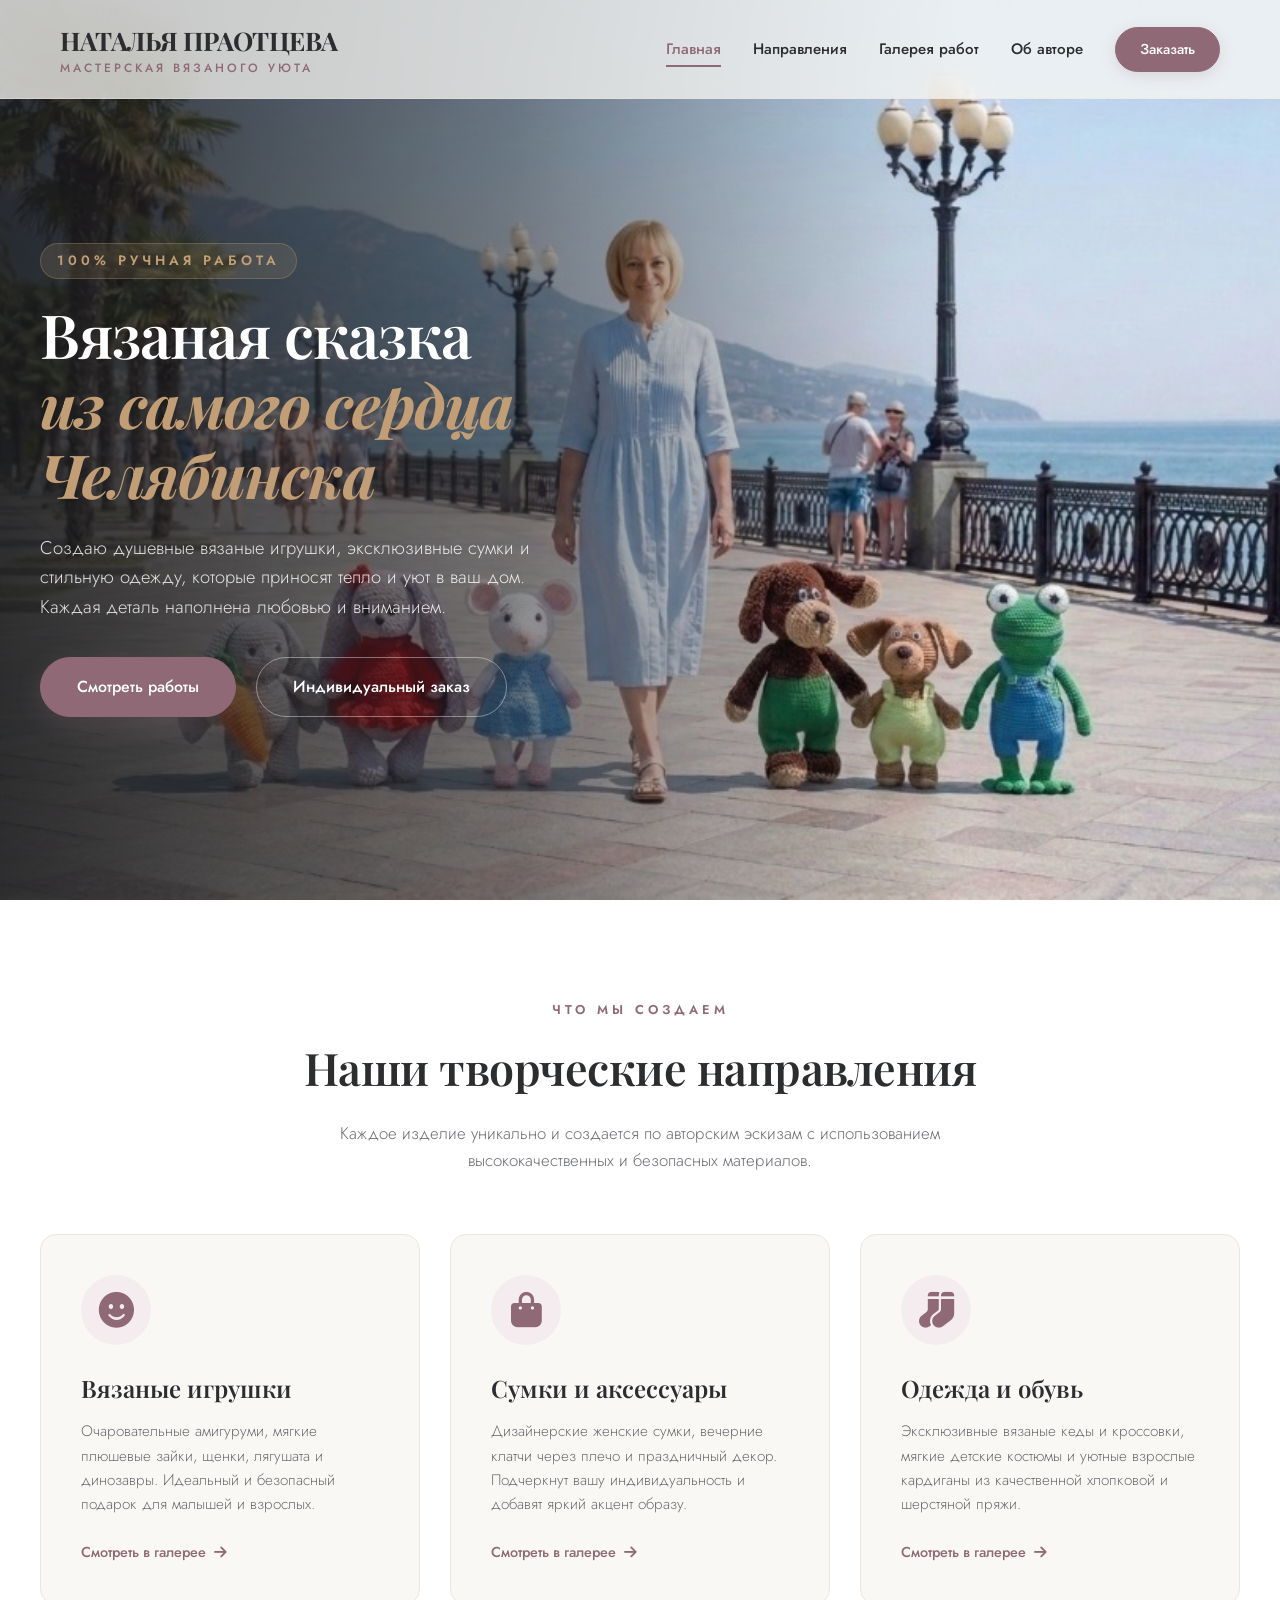
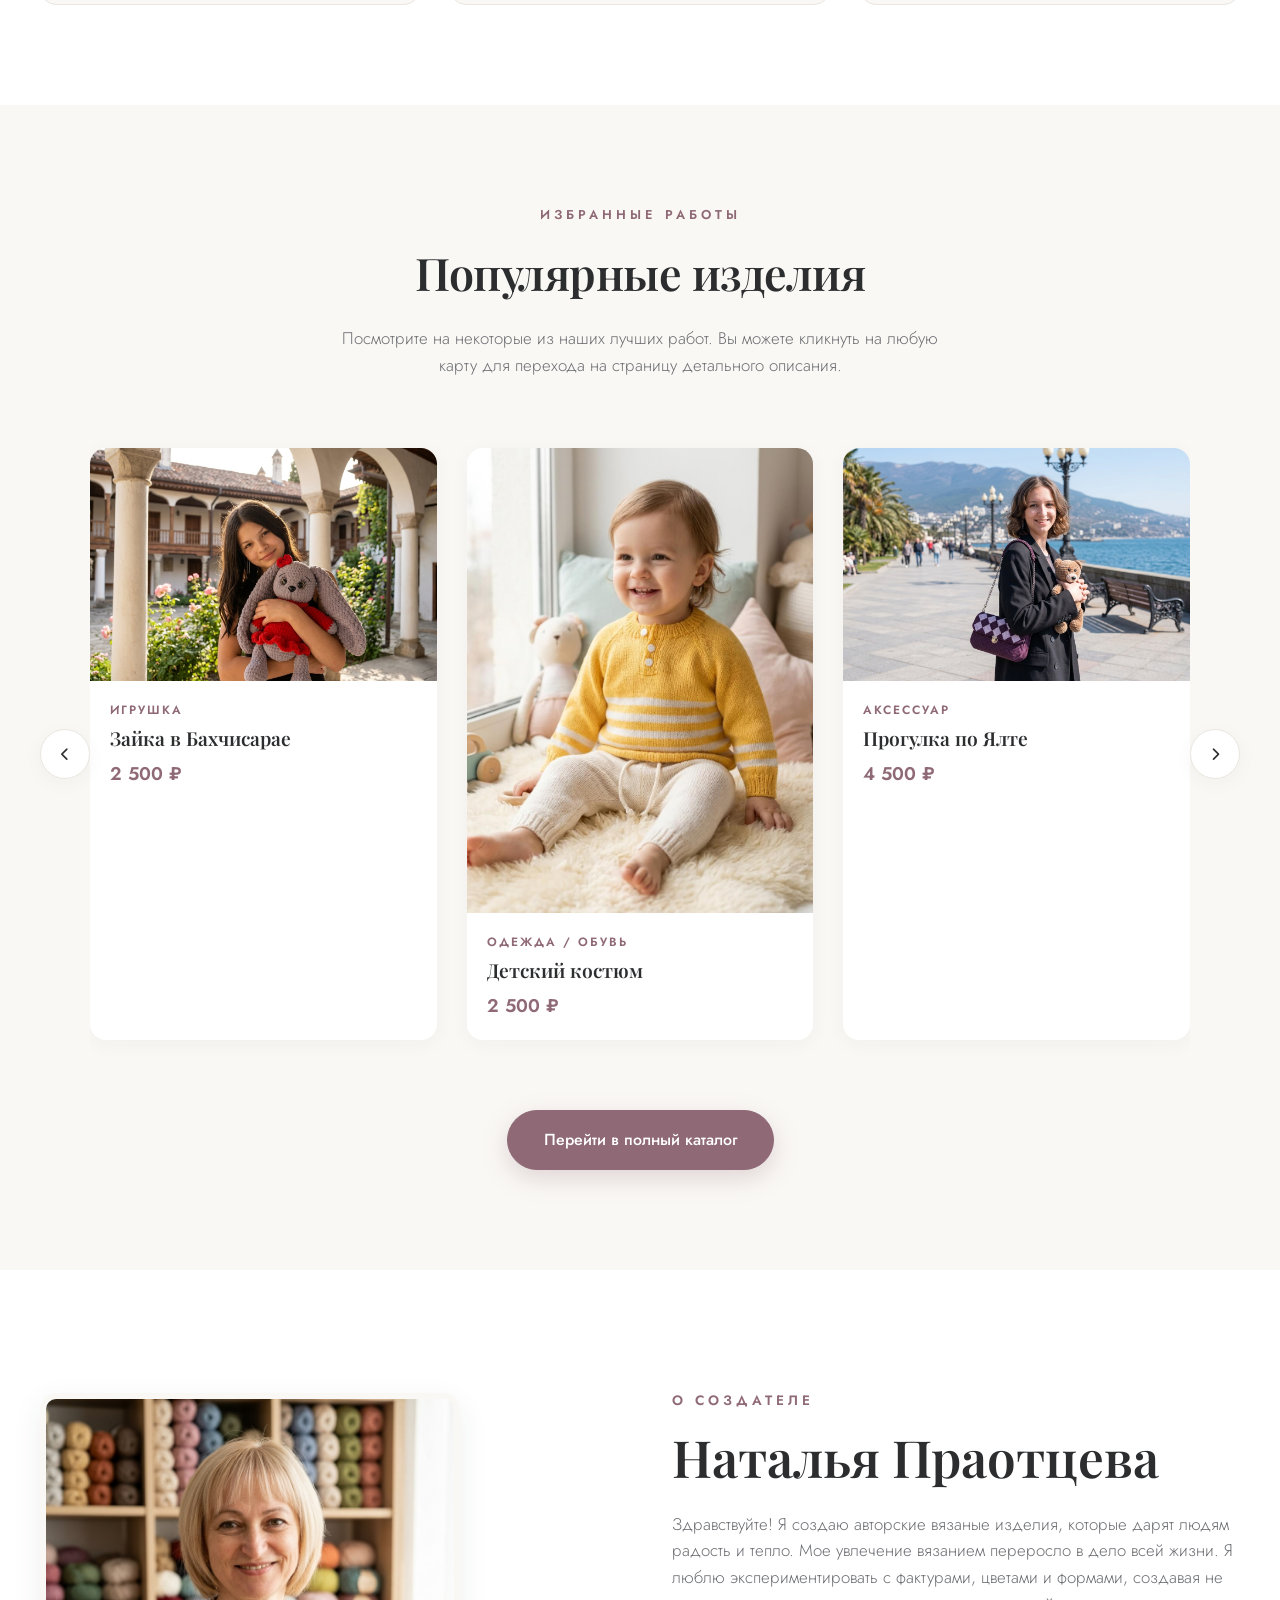
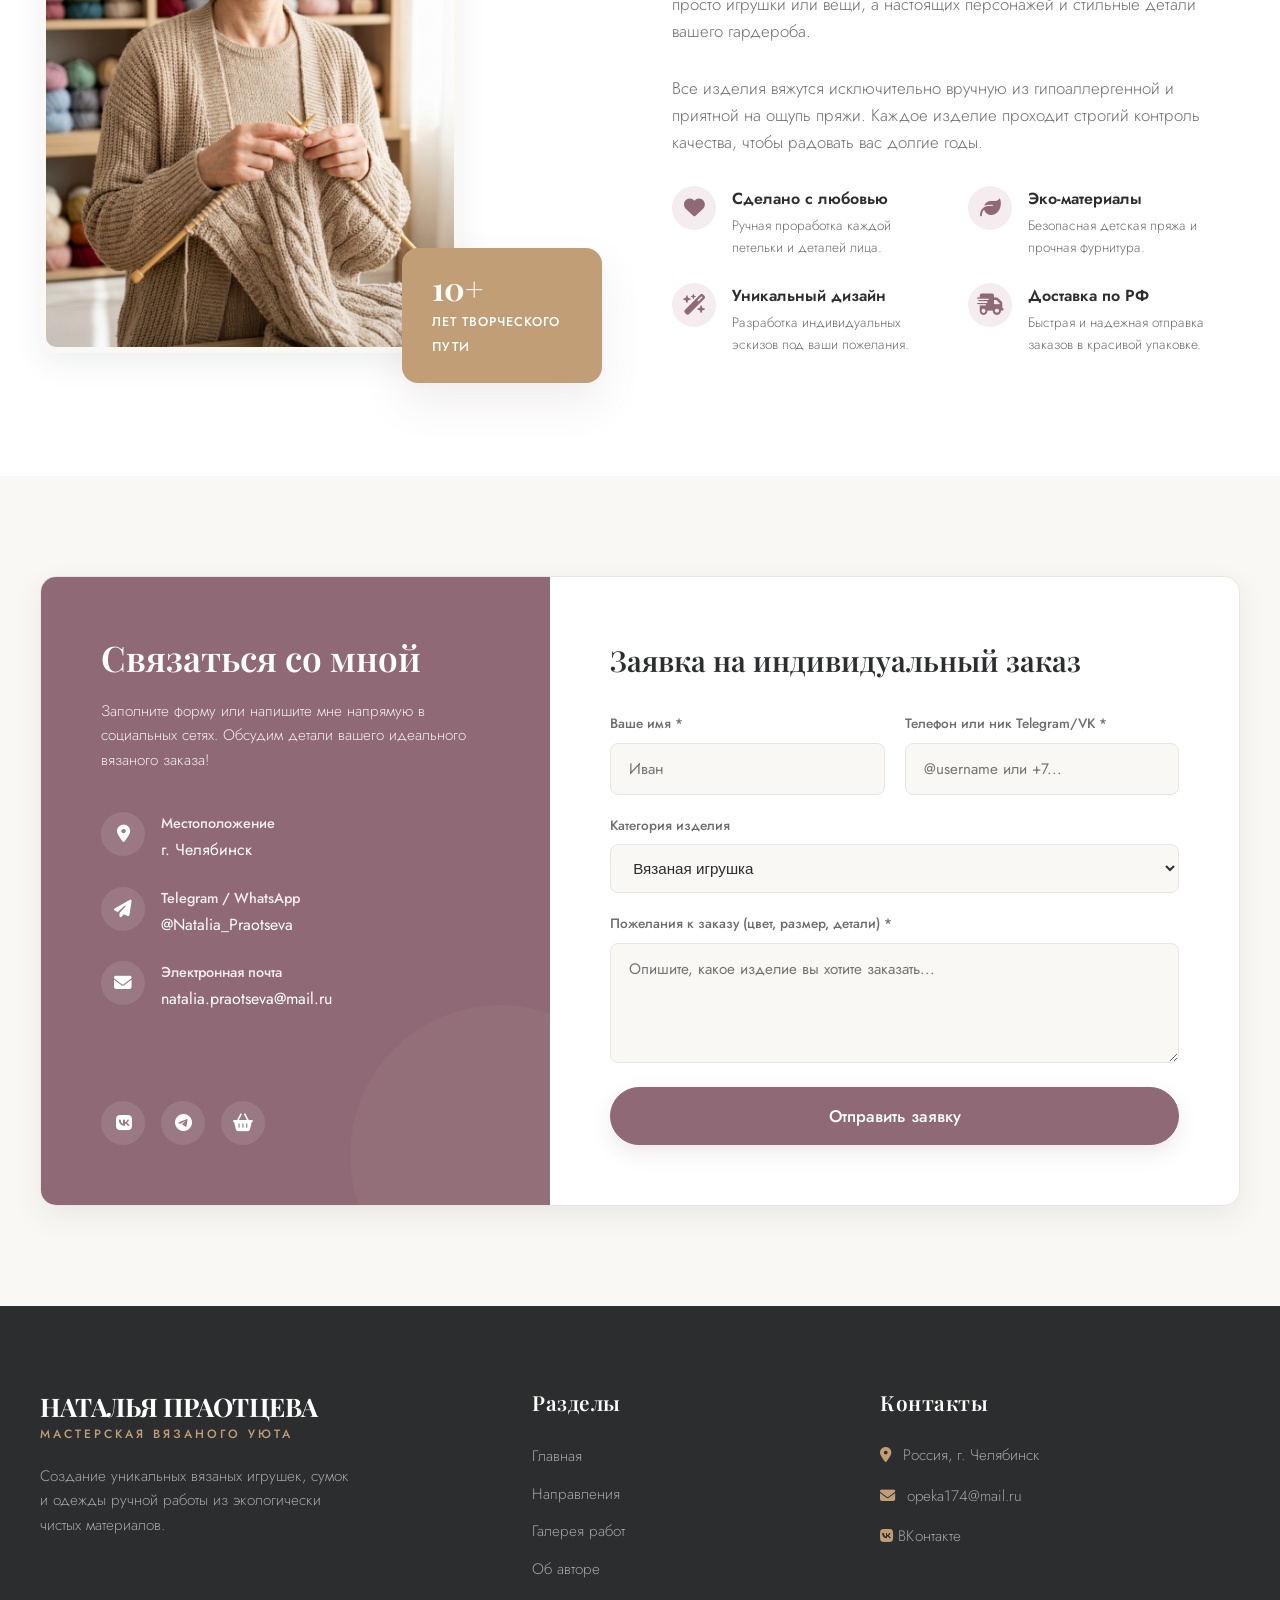
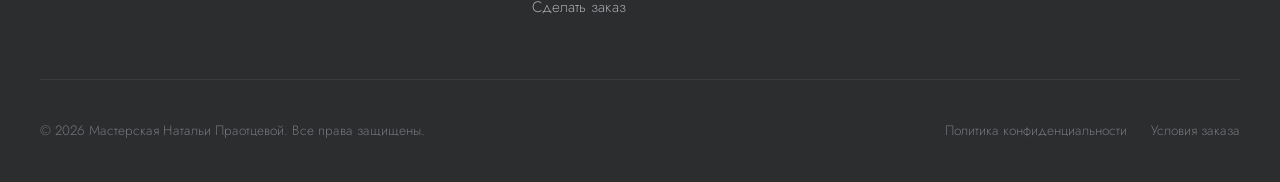
==== commit 108dae69: "link-r" ====
--- a/index.html
+++ b/index.html
@@ -469,8 +469,9 @@
               href="https://vk.ru/pletenoe_iskustvo"
               target="_blank"
               rel="nofollow noopener"
-            ></a
-            ><i class="fa-brands fa-vk"></i> ВКонтакте
+            >
+              <i class="fa-brands fa-vk"></i> ВКонтакте
+            </a>
           </p>
         </div>
       </div>
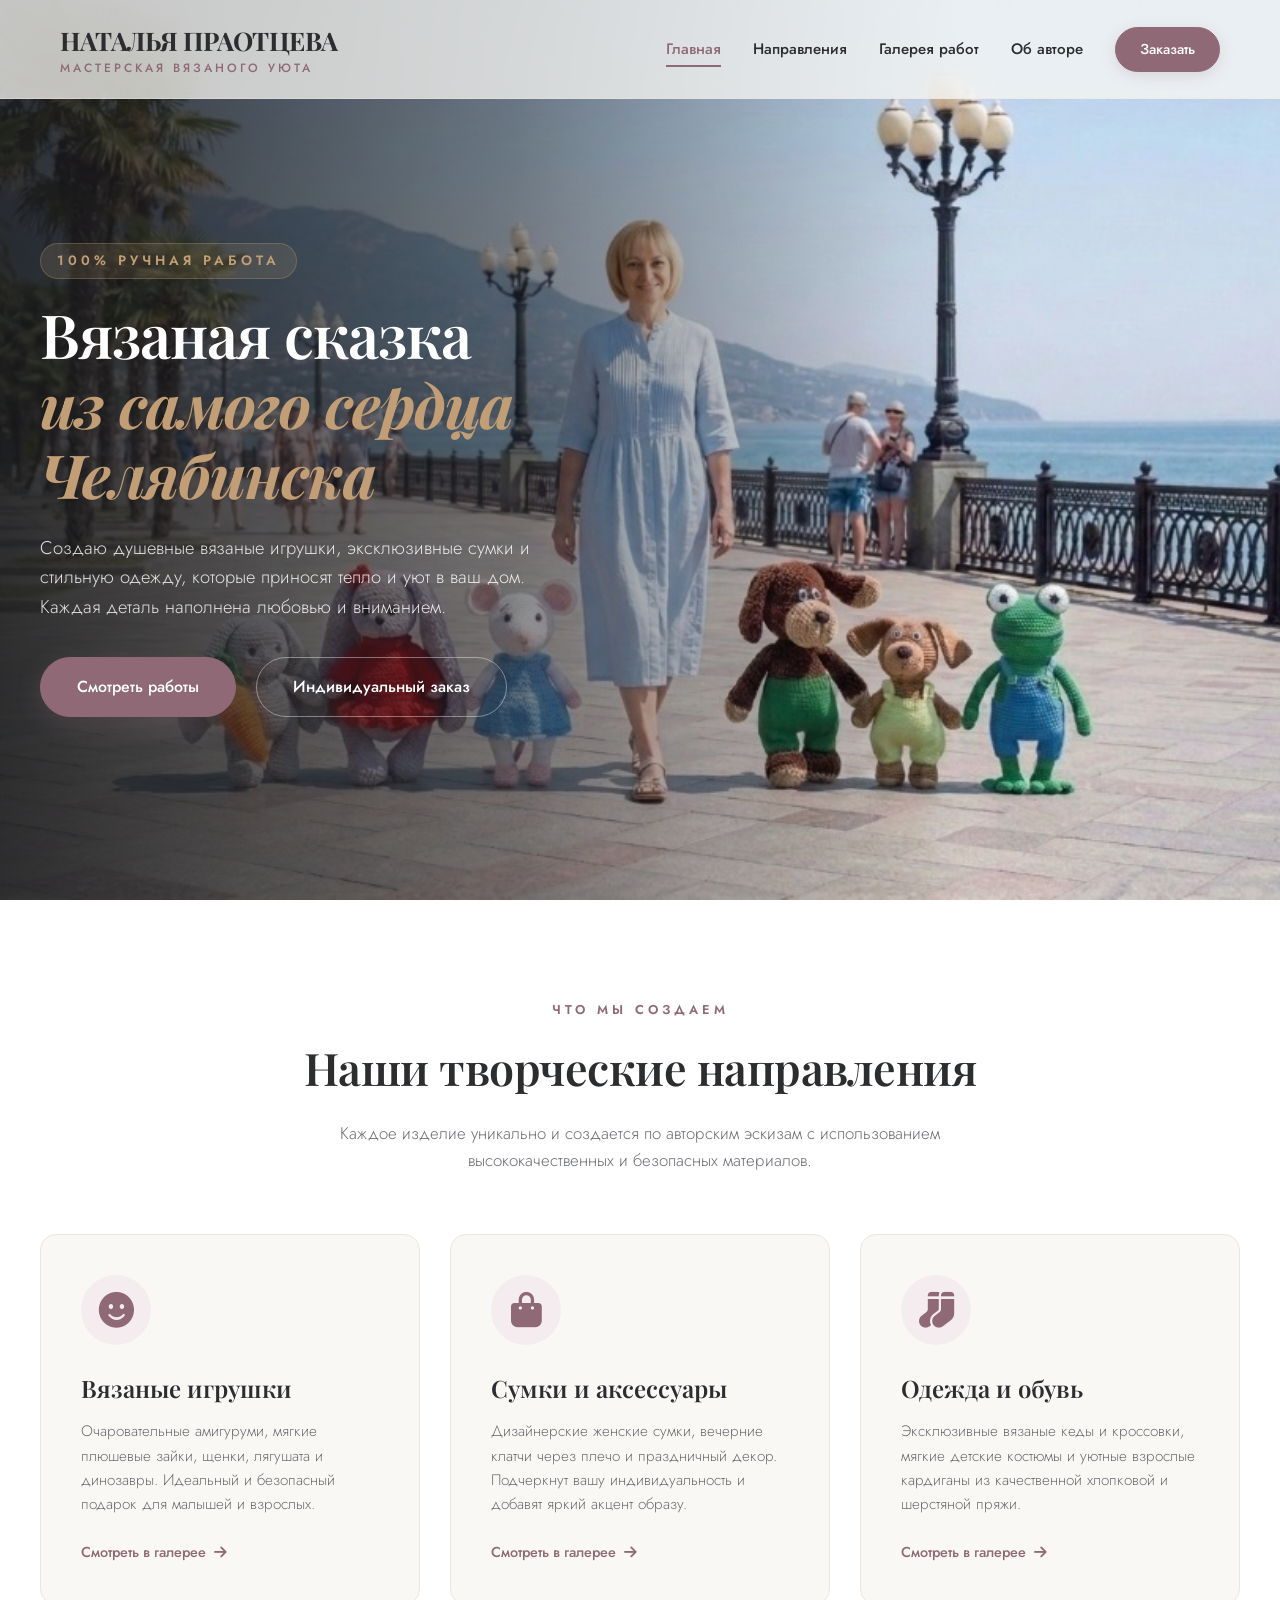
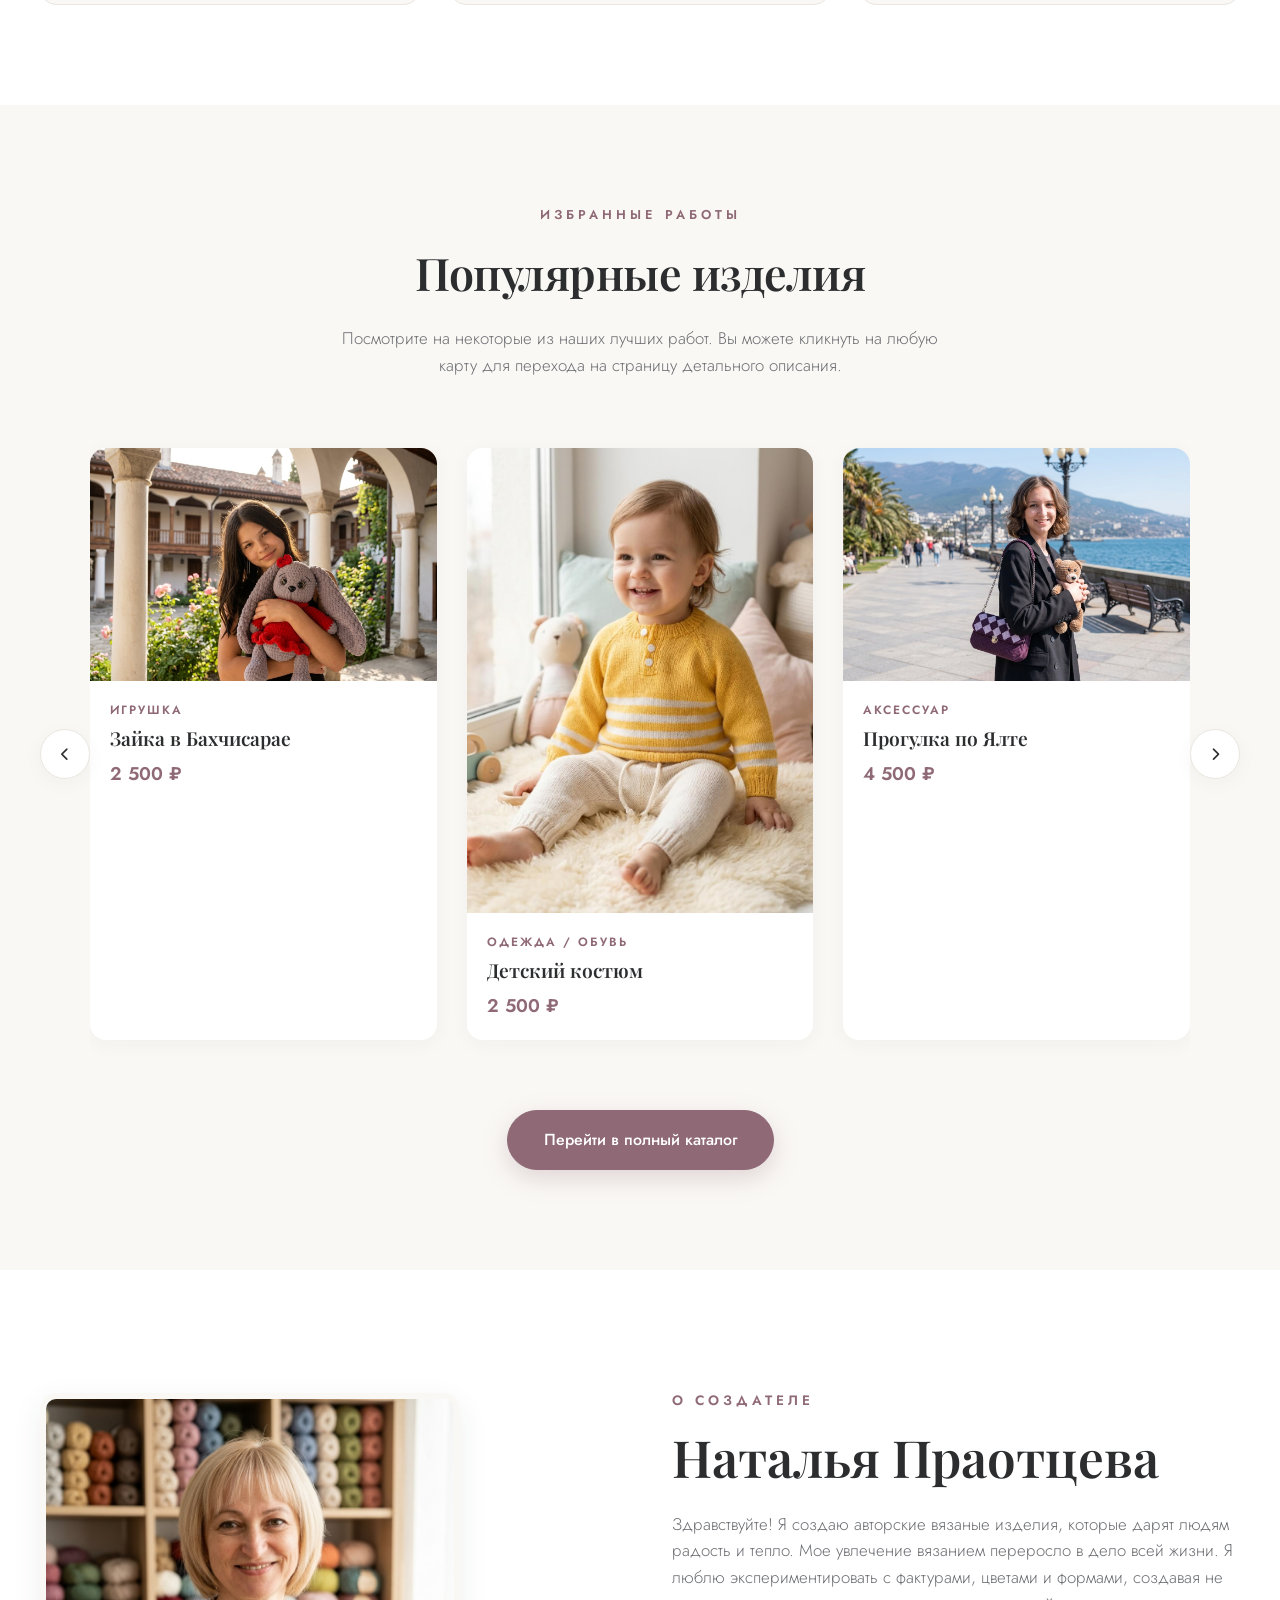
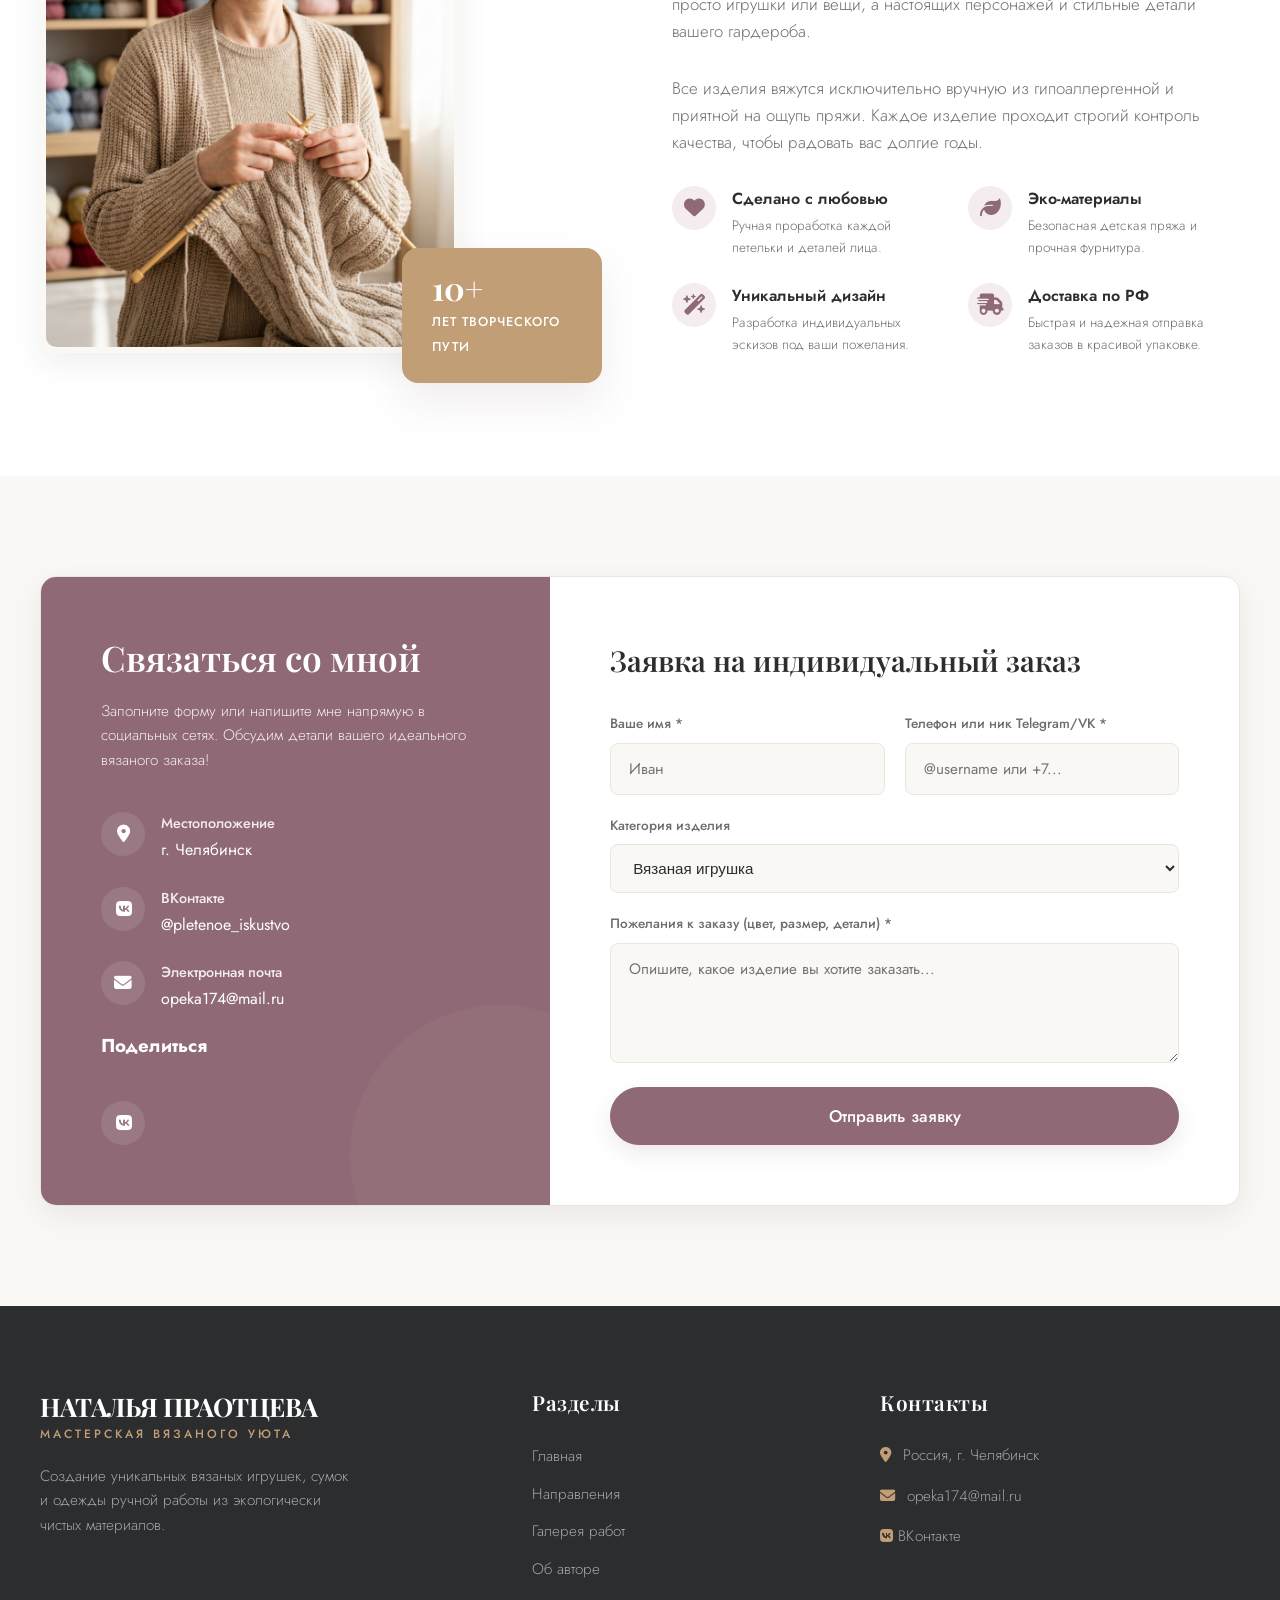
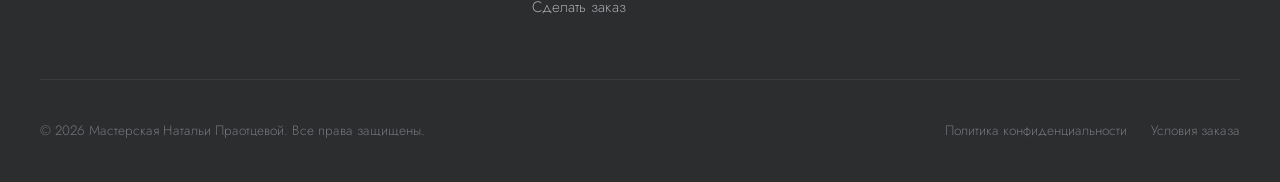
==== commit 3f490a6d: "323" ====
--- a/index.html
+++ b/index.html
@@ -318,11 +318,11 @@
 
                 <div class="contact-detail-item">
                   <div class="contact-detail-icon">
-                    <i class="fa-solid fa-paper-plane"></i>
+                    <i class="fa-brands fa-vk"></i>
                   </div>
                   <div class="contact-detail-content">
-                    <h4>Telegram / WhatsApp</h4>
-                    <p>@Natalia_Praotseva</p>
+                    <h4>ВКонтакте</h4>
+                    <p>@pletenoe_iskustvo</p>
                   </div>
                 </div>
 
@@ -332,22 +332,23 @@
                   </div>
                   <div class="contact-detail-content">
                     <h4>Электронная почта</h4>
-                    <p>natalia.praotseva@mail.ru</p>
+                    <p>opeka174@mail.ru</p>
                   </div>
                 </div>
               </div>
             </div>
 
             <div>
+              <h3>Поделиться</h3>
               <div class="social-links">
                 <a
-                  href="https://vk.com"
+                  href="https://vk.com/share.php?url=https://example.com/page"
                   target="_blank"
                   class="social-btn"
                   aria-label="ВКонтакте"
                   ><i class="fa-brands fa-vk"></i
                 ></a>
-                <a
+                <!-- <a
                   href="https://telegram.org"
                   target="_blank"
                   class="social-btn"
@@ -361,7 +362,7 @@
                   aria-label="Wildberries"
                   title="Магазин на Wildberries"
                   ><i class="fa-solid fa-basket-shopping"></i
-                ></a>
+                ></a> -->
               </div>
             </div>
           </div>
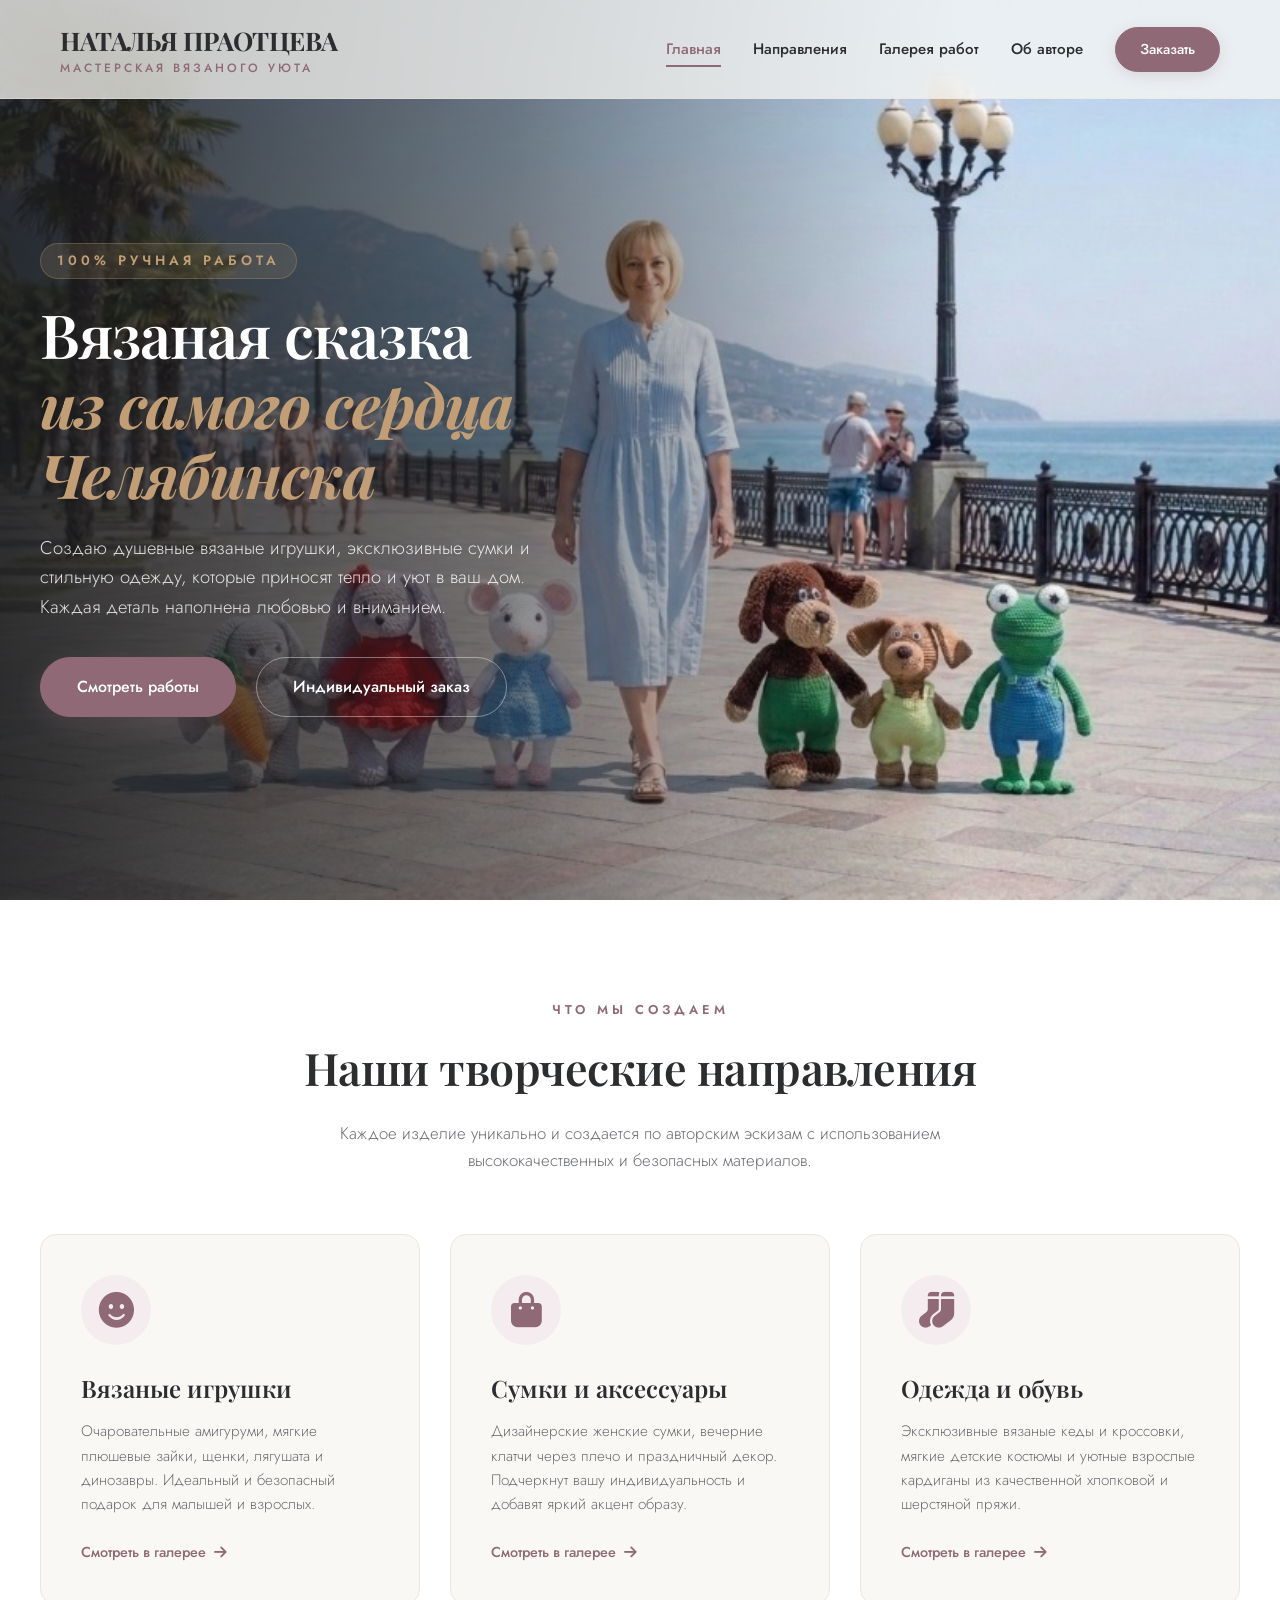
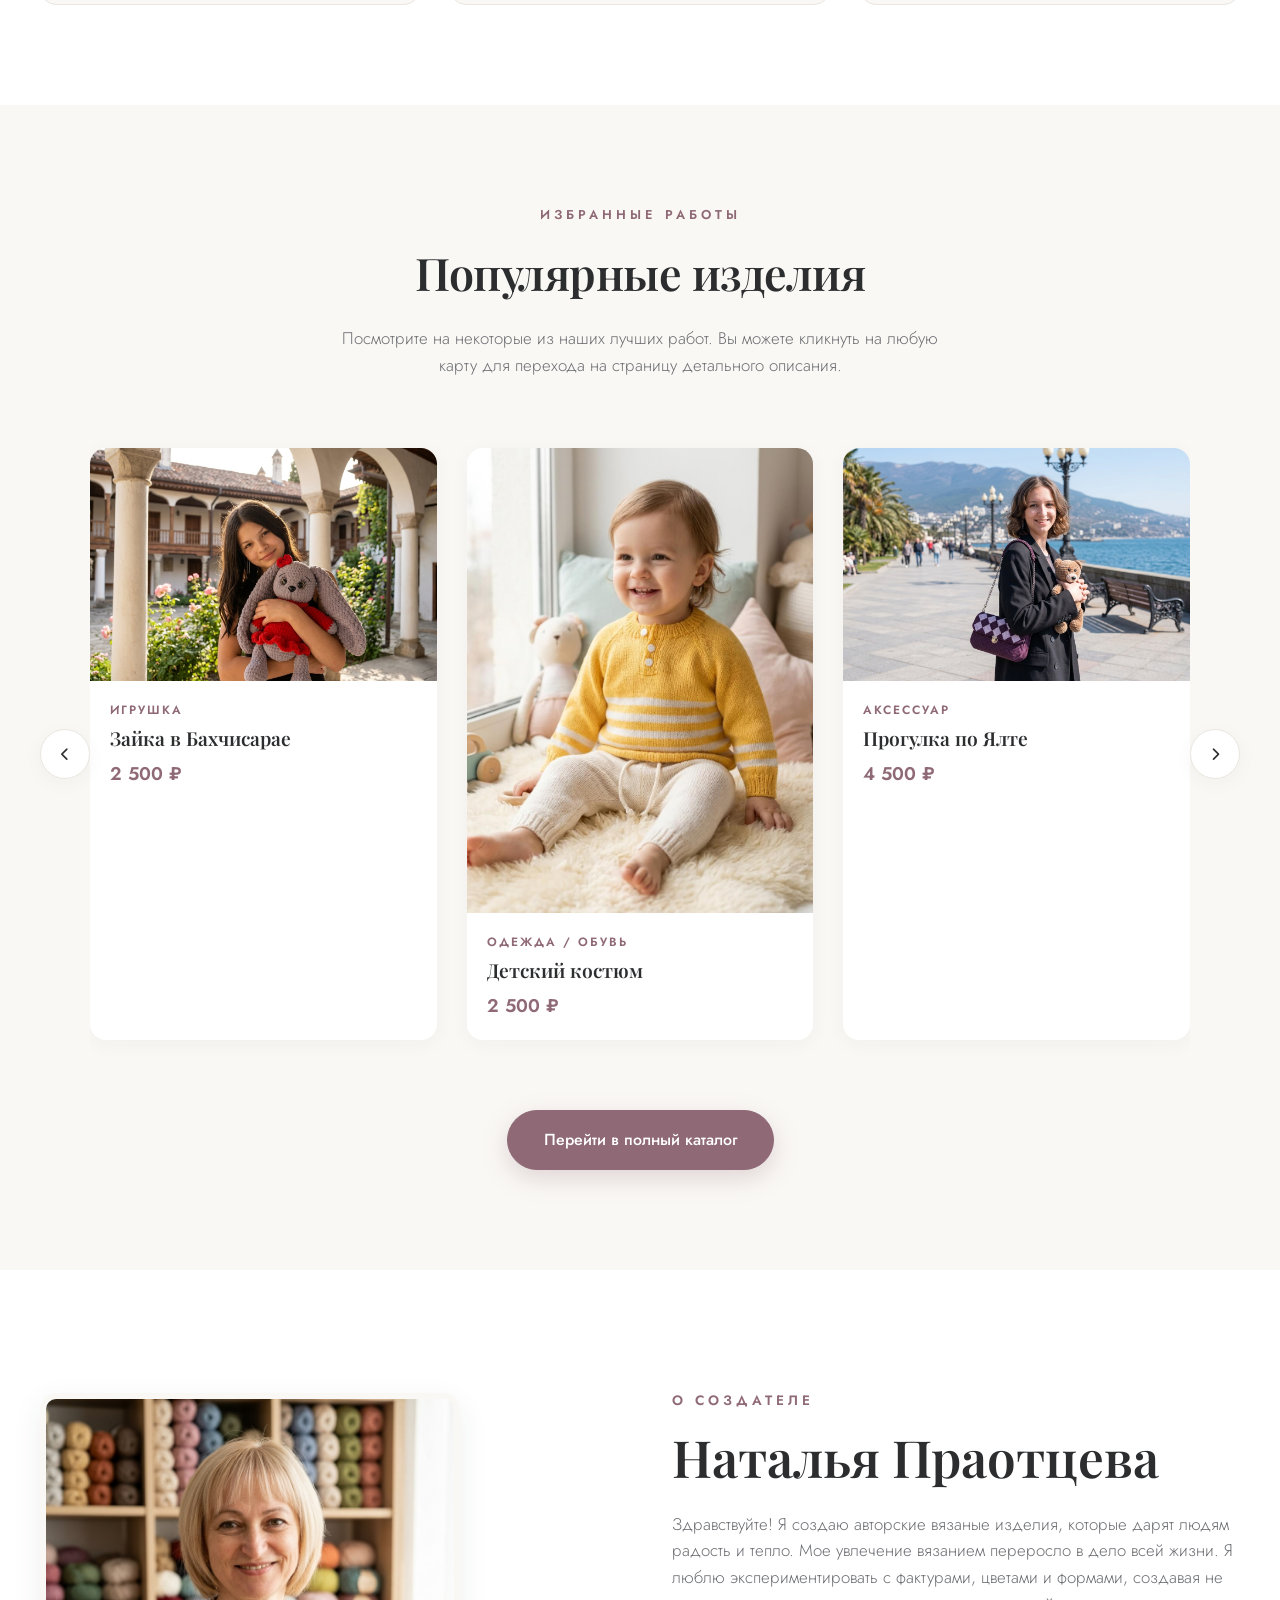
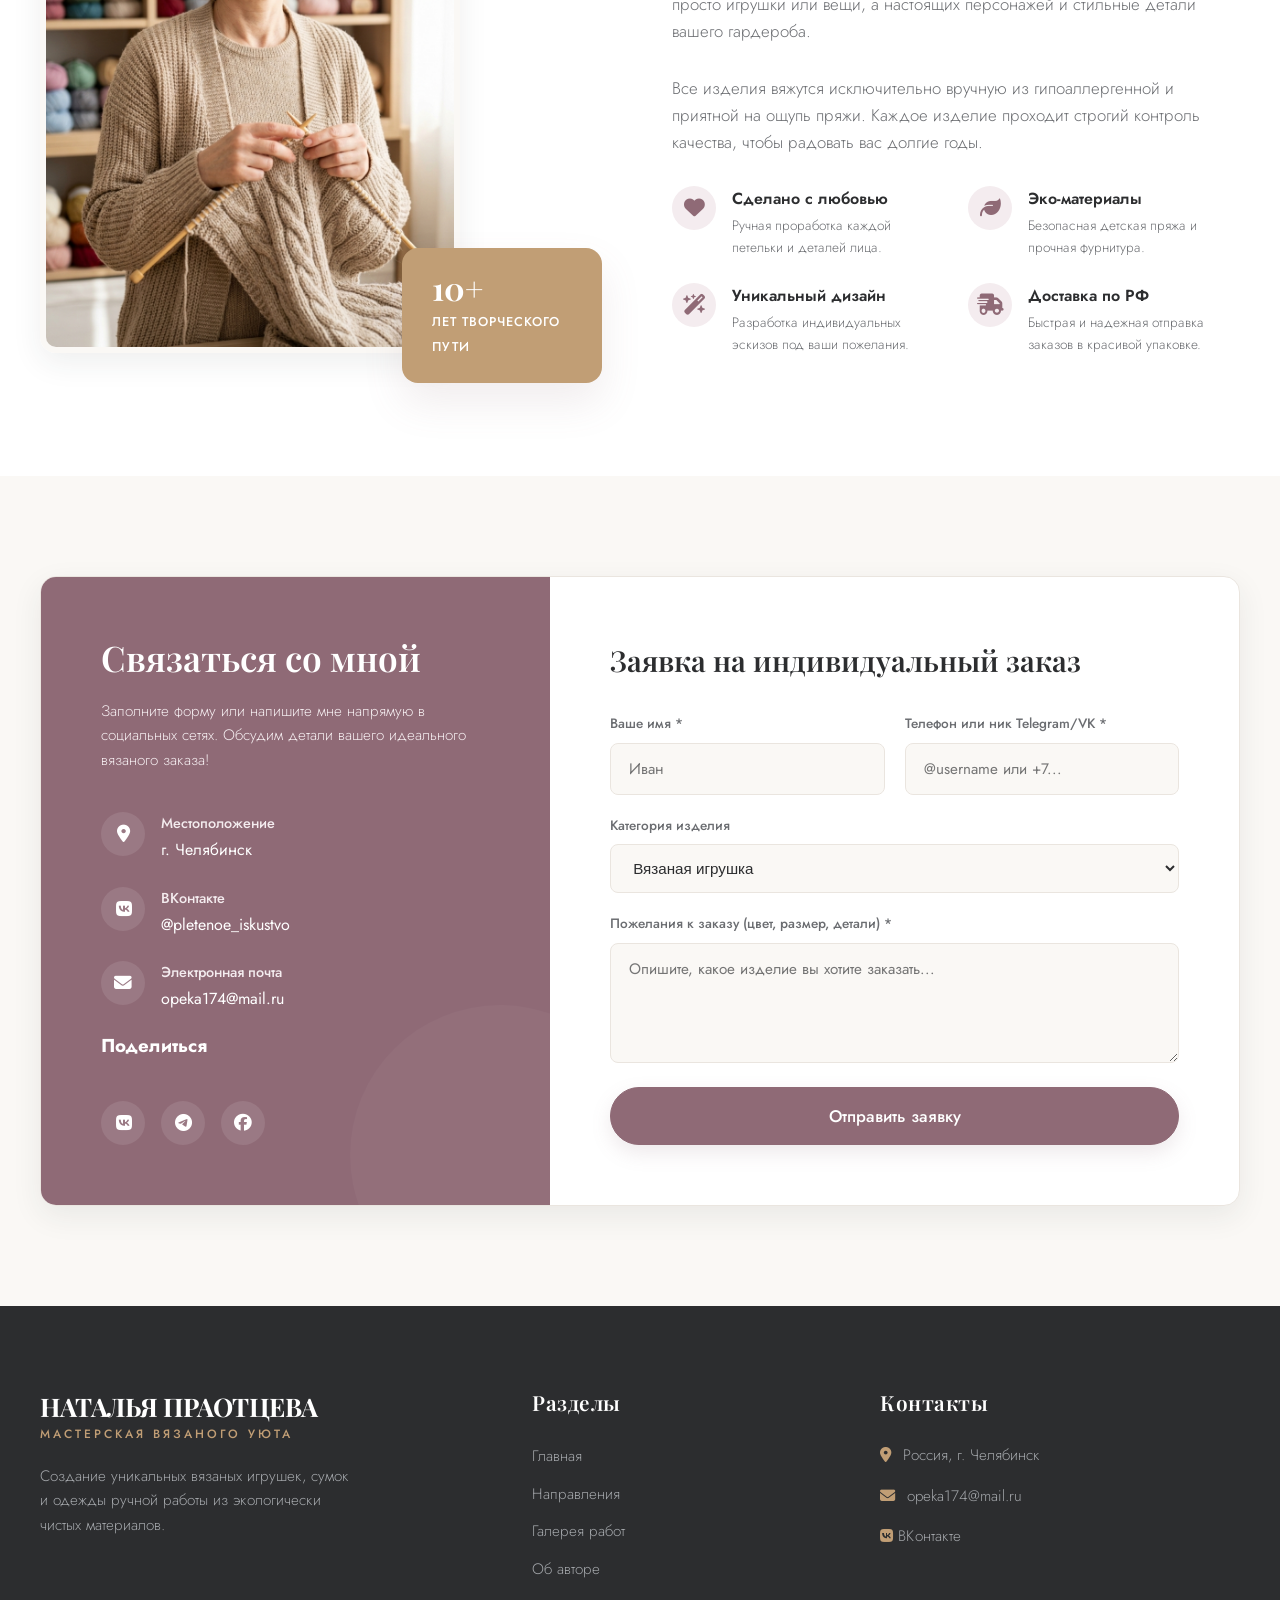
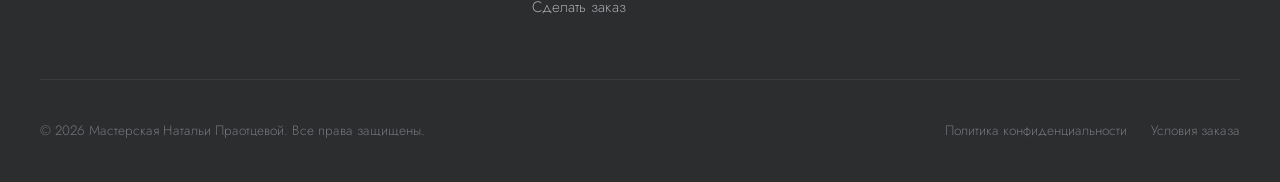
==== commit 41ae3998: "social" ====
--- a/index.html
+++ b/index.html
@@ -348,21 +348,21 @@
                   aria-label="ВКонтакте"
                   ><i class="fa-brands fa-vk"></i
                 ></a>
-                <!-- <a
-                  href="https://telegram.org"
+                <a
+                  href="https://t.me/share/url?url=https://example.com/page"
                   target="_blank"
                   class="social-btn"
                   aria-label="Telegram"
                   ><i class="fa-brands fa-telegram"></i
                 ></a>
                 <a
-                  href="https://www.wildberries.ru"
+                  href="https://www.facebook.com/sharer/sharer.php?u=https://example.com/page"
                   target="_blank"
                   class="social-btn"
-                  aria-label="Wildberries"
-                  title="Магазин на Wildberries"
-                  ><i class="fa-solid fa-basket-shopping"></i
-                ></a> -->
+                  aria-label="Facebook"
+                  title="Магазин Вязаного Счастья"
+                  ><i class="fa-brands fa-facebook"></i
+                ></a>
               </div>
             </div>
           </div>
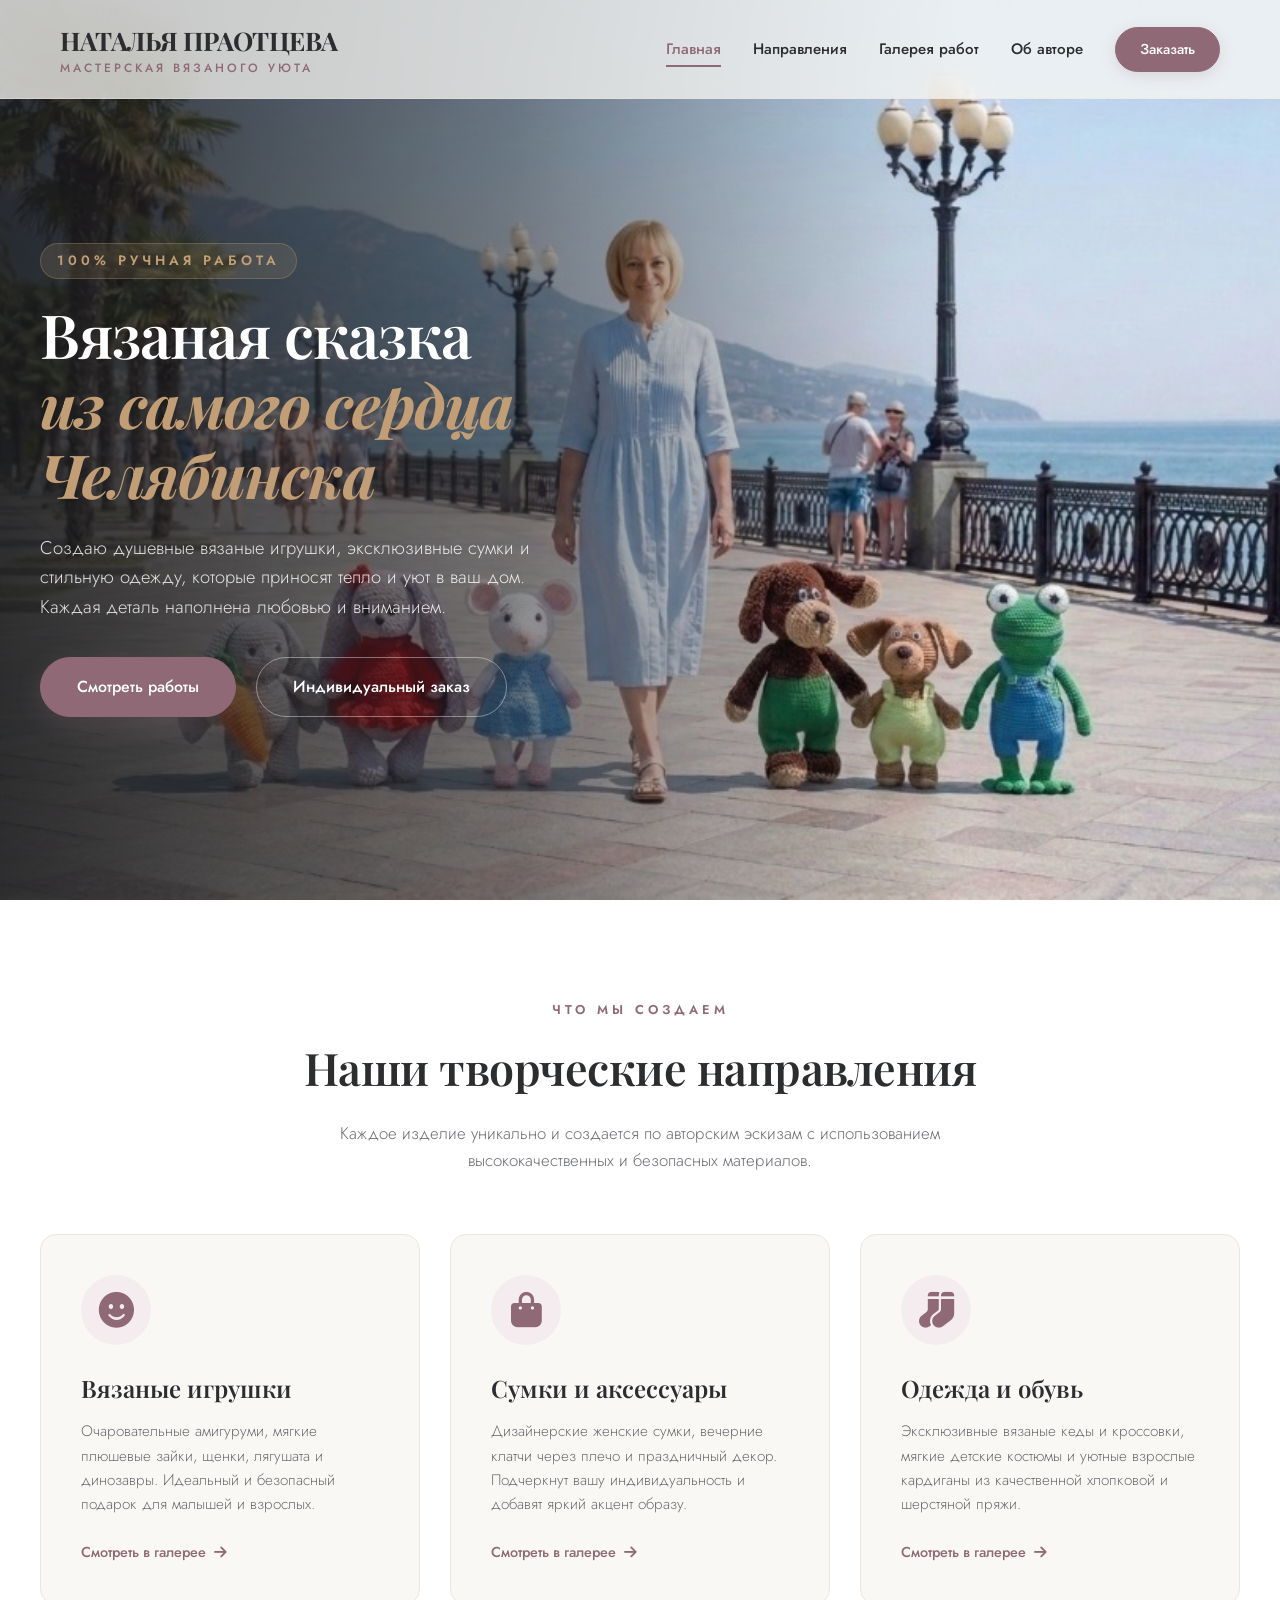
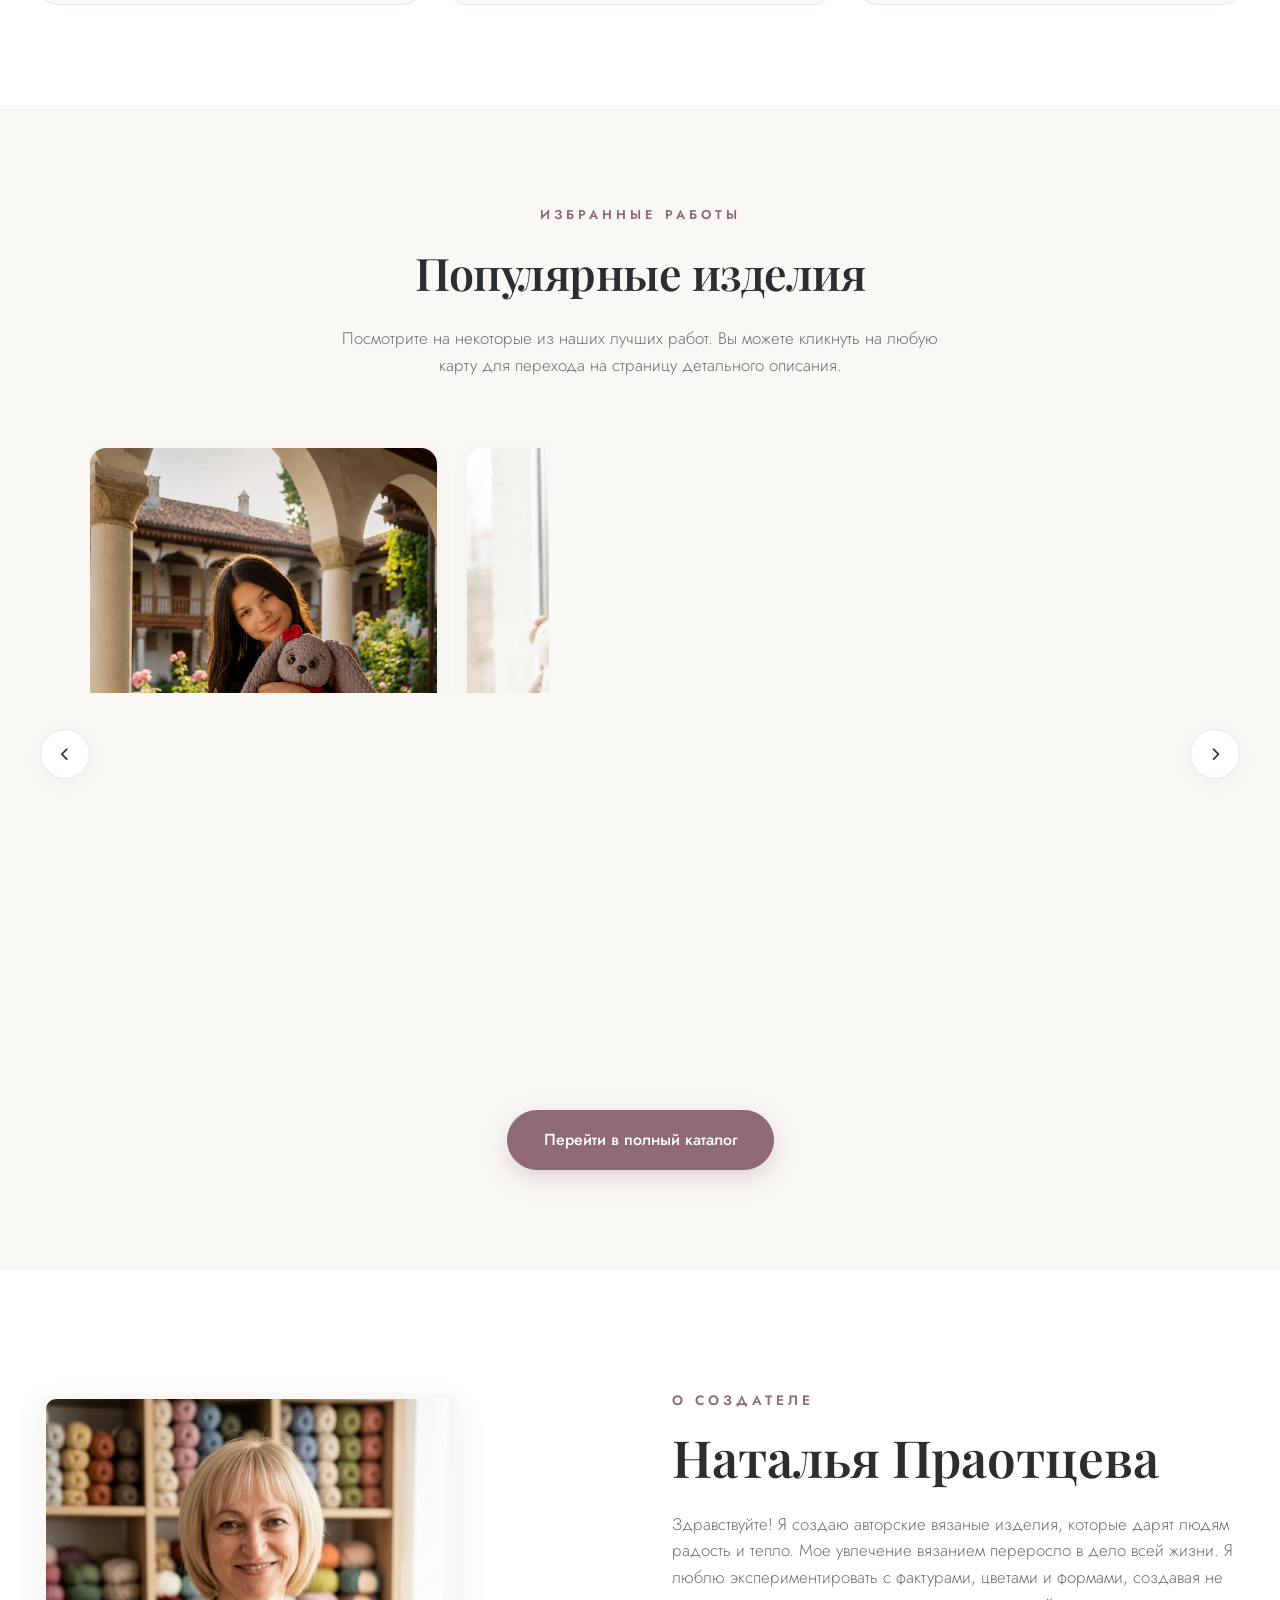
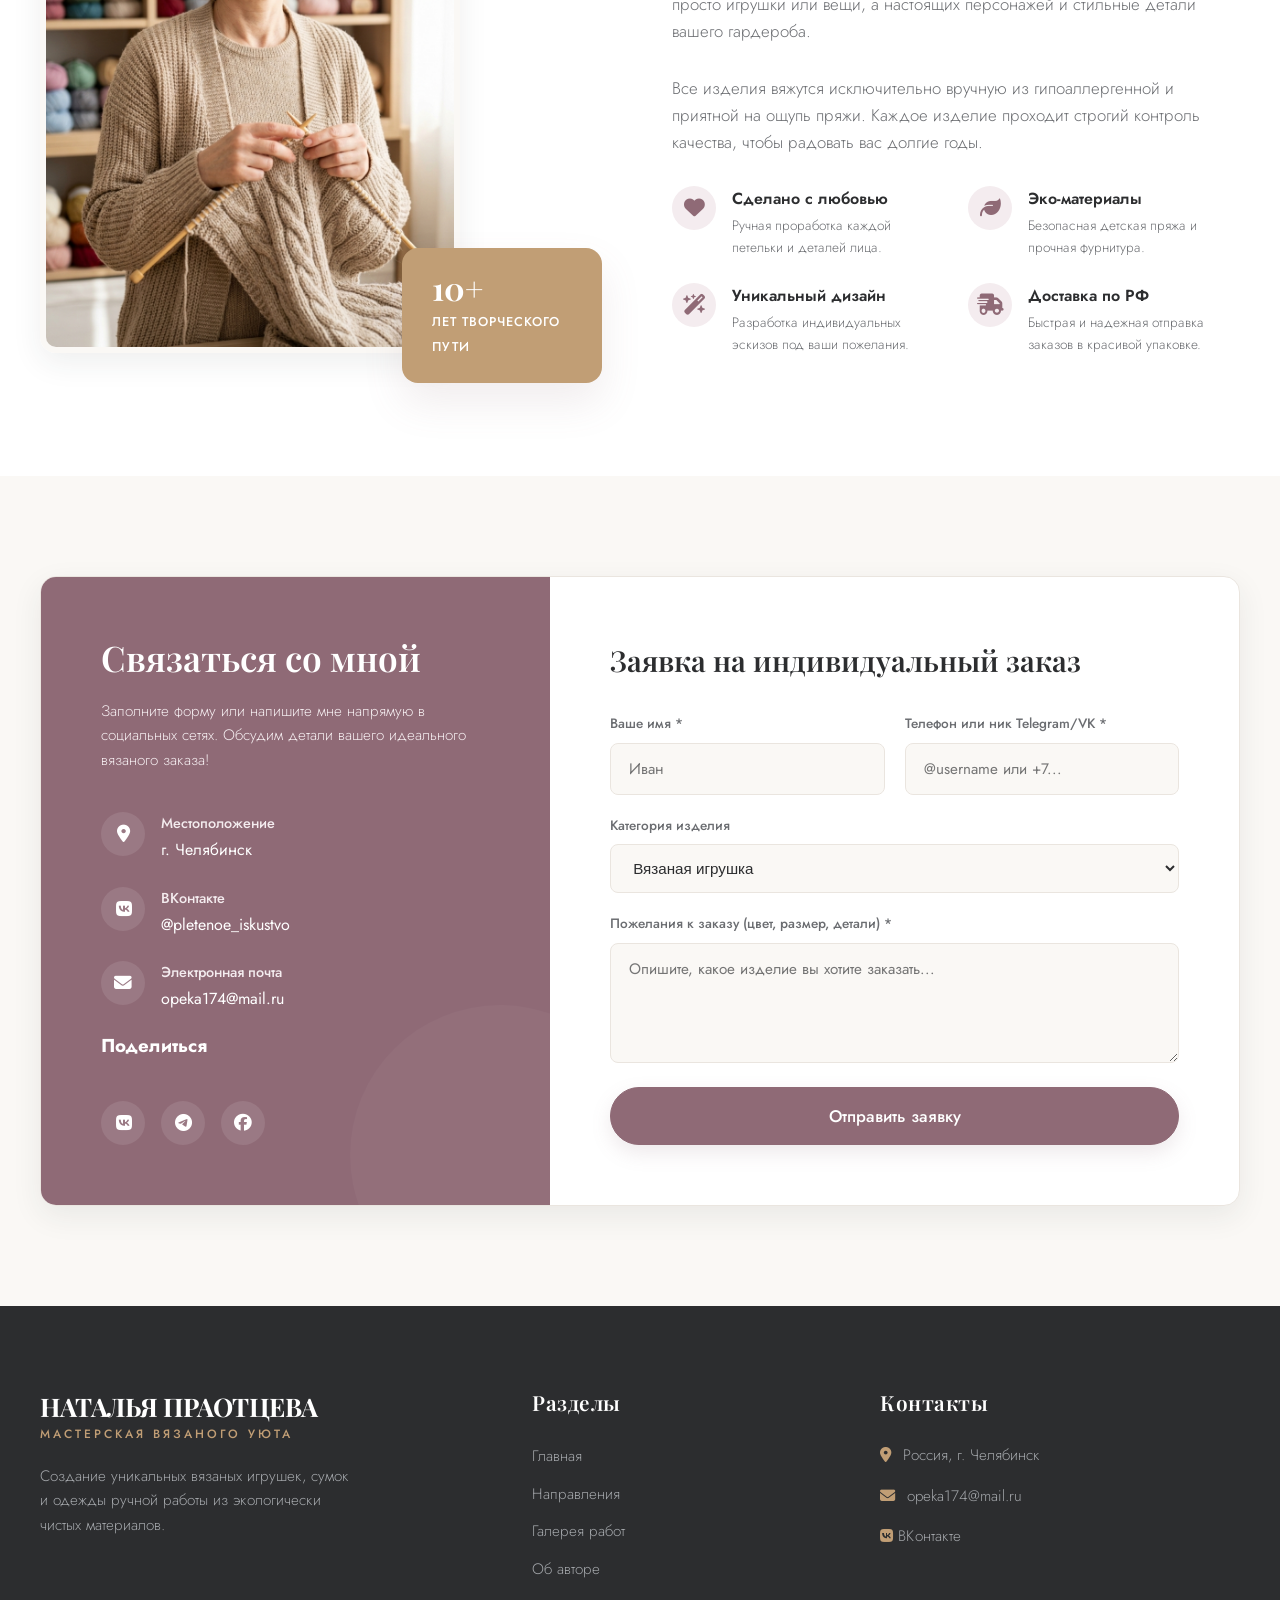
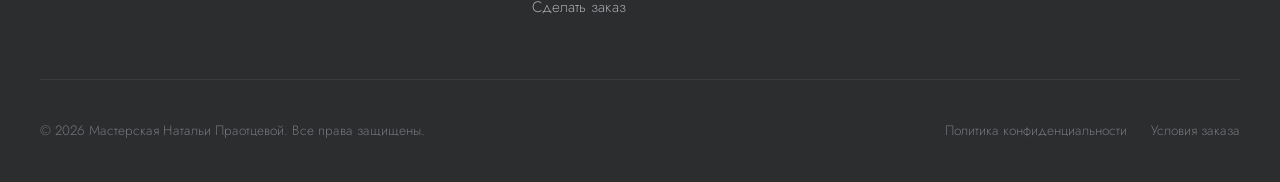
==== commit 3e66df61: "url" ====
--- a/index.html
+++ b/index.html
@@ -342,21 +342,21 @@
               <h3>Поделиться</h3>
               <div class="social-links">
                 <a
-                  href="https://vk.com/share.php?url=https://example.com/page"
+                  href="https://vk.com/share.php?url=https://knitted-nataly.netlify.app"
                   target="_blank"
                   class="social-btn"
                   aria-label="ВКонтакте"
                   ><i class="fa-brands fa-vk"></i
                 ></a>
                 <a
-                  href="https://t.me/share/url?url=https://example.com/page"
+                  href="https://t.me/share/url?url=https://knitted-nataly.netlify.app"
                   target="_blank"
                   class="social-btn"
                   aria-label="Telegram"
                   ><i class="fa-brands fa-telegram"></i
                 ></a>
                 <a
-                  href="https://www.facebook.com/sharer/sharer.php?u=https://example.com/page"
+                  href="https://www.facebook.com/sharer/sharer.php?u=https://knitted-nataly.netlify.app"
                   target="_blank"
                   class="social-btn"
                   aria-label="Facebook"
